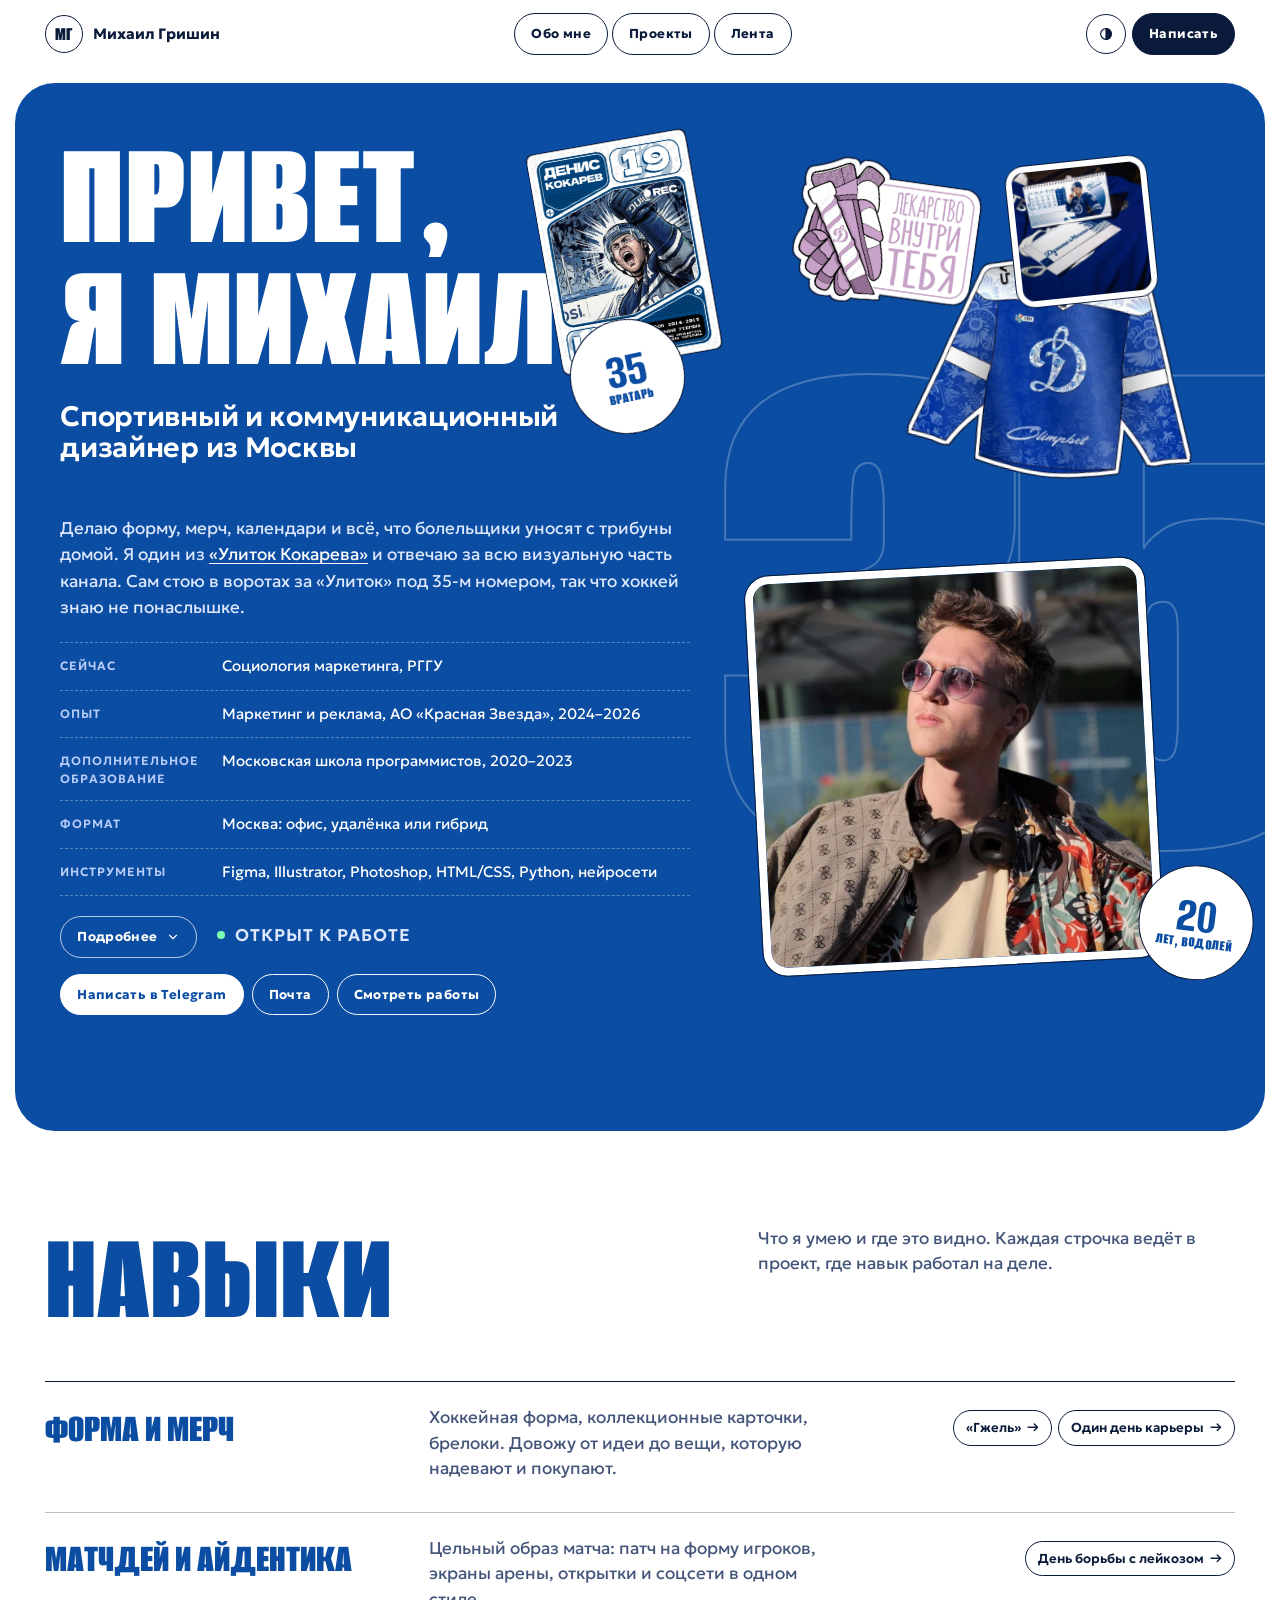
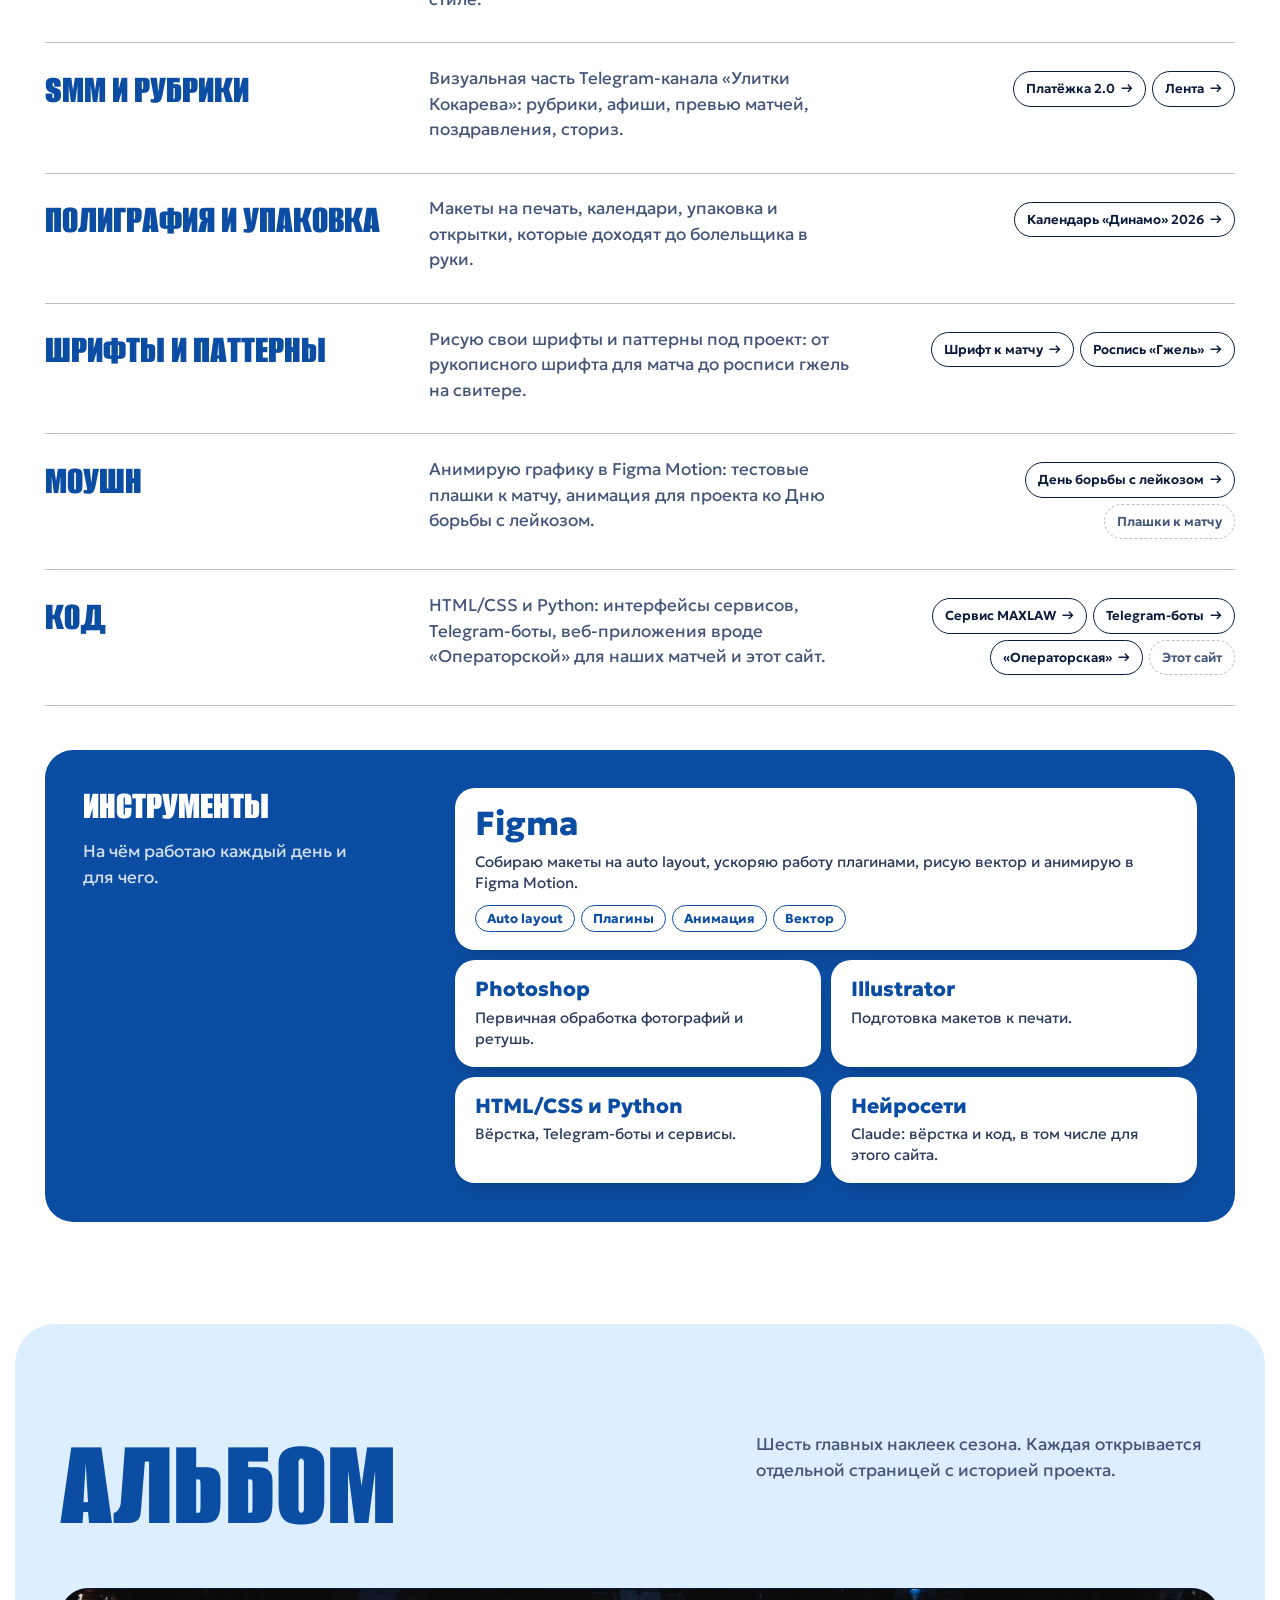
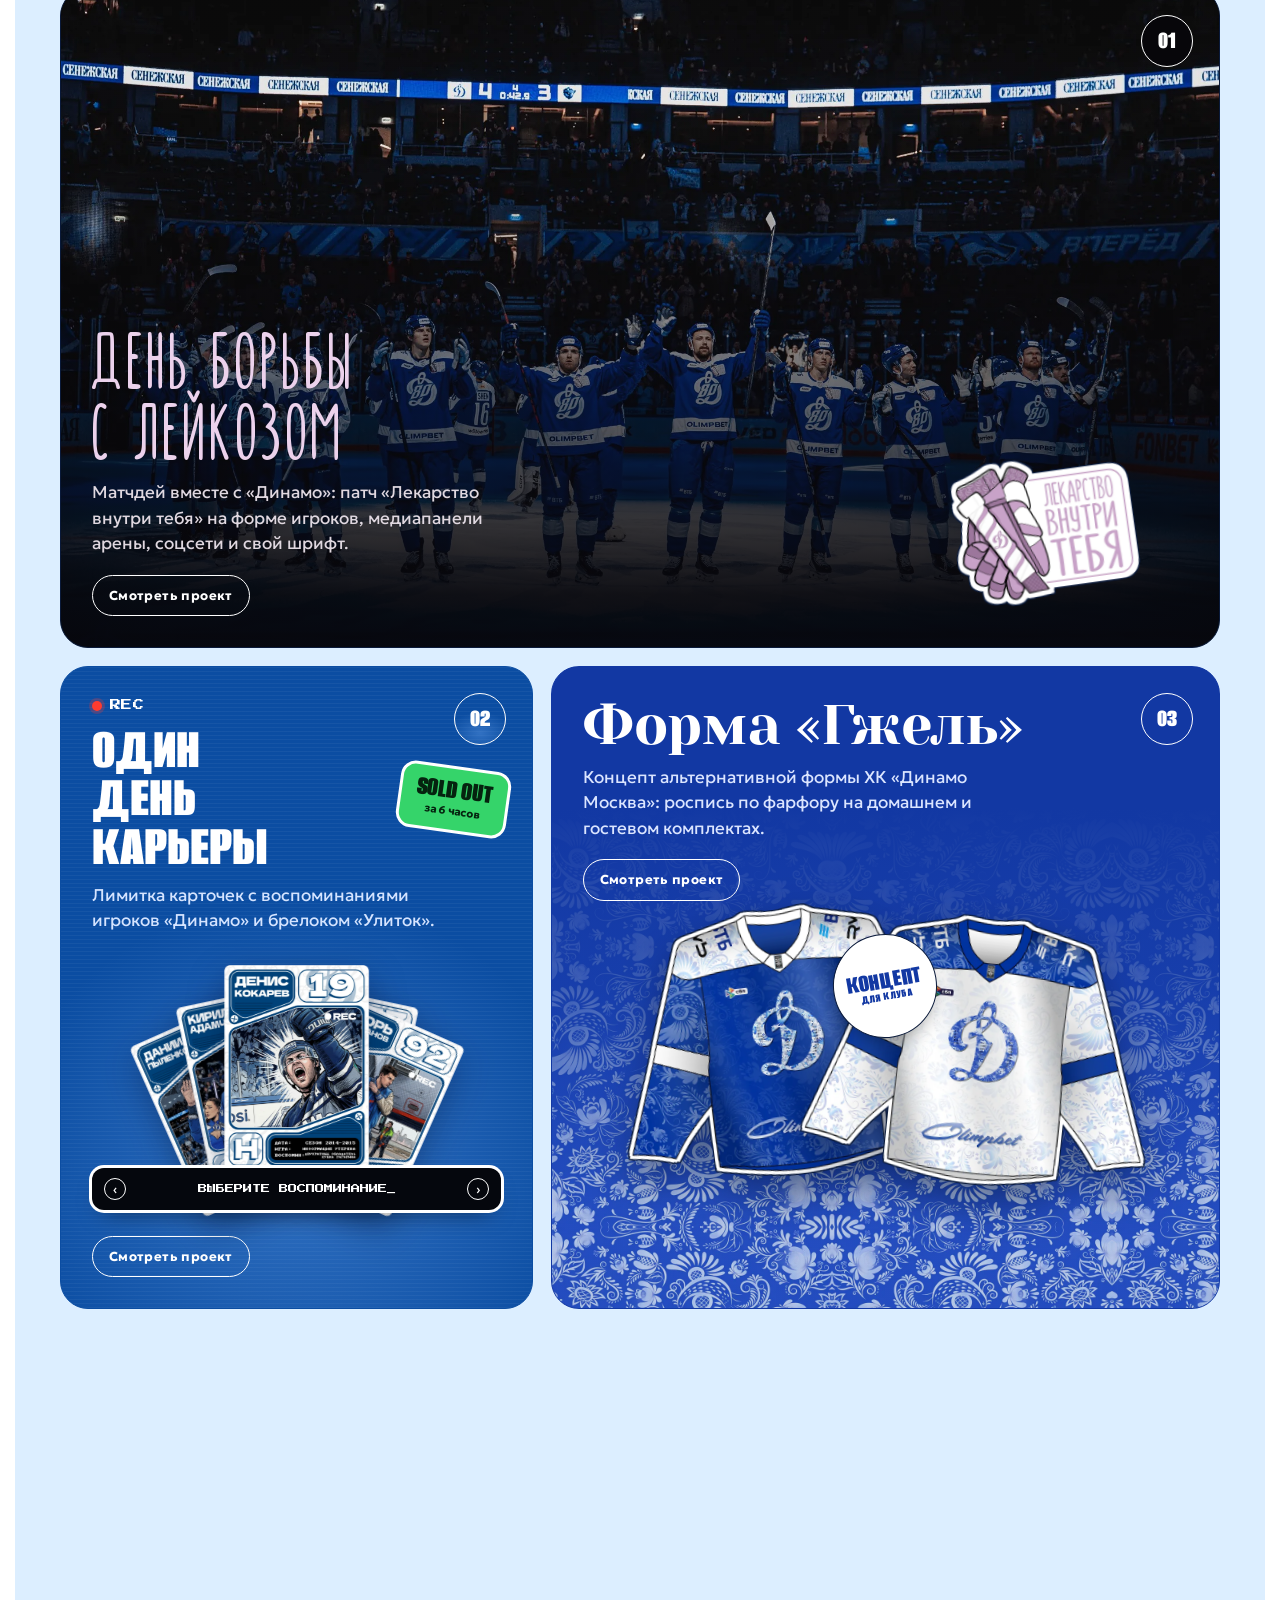
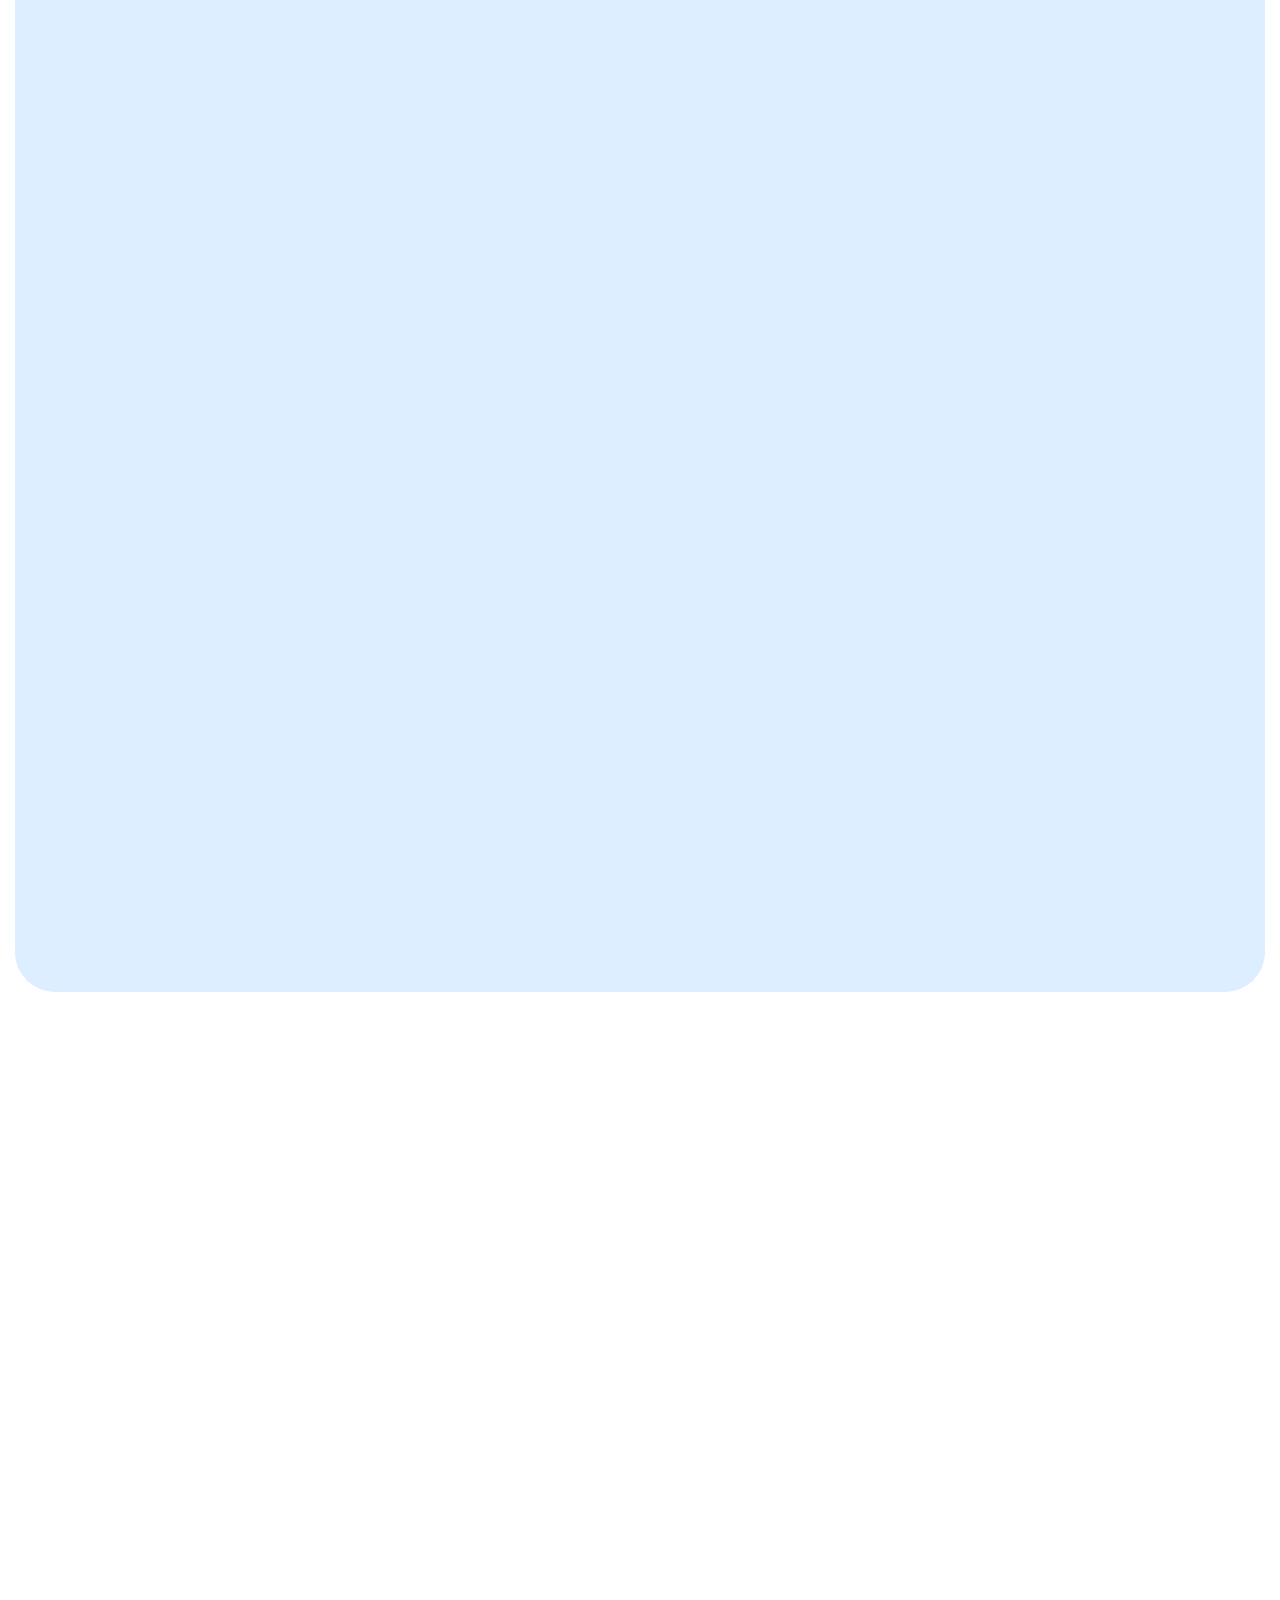
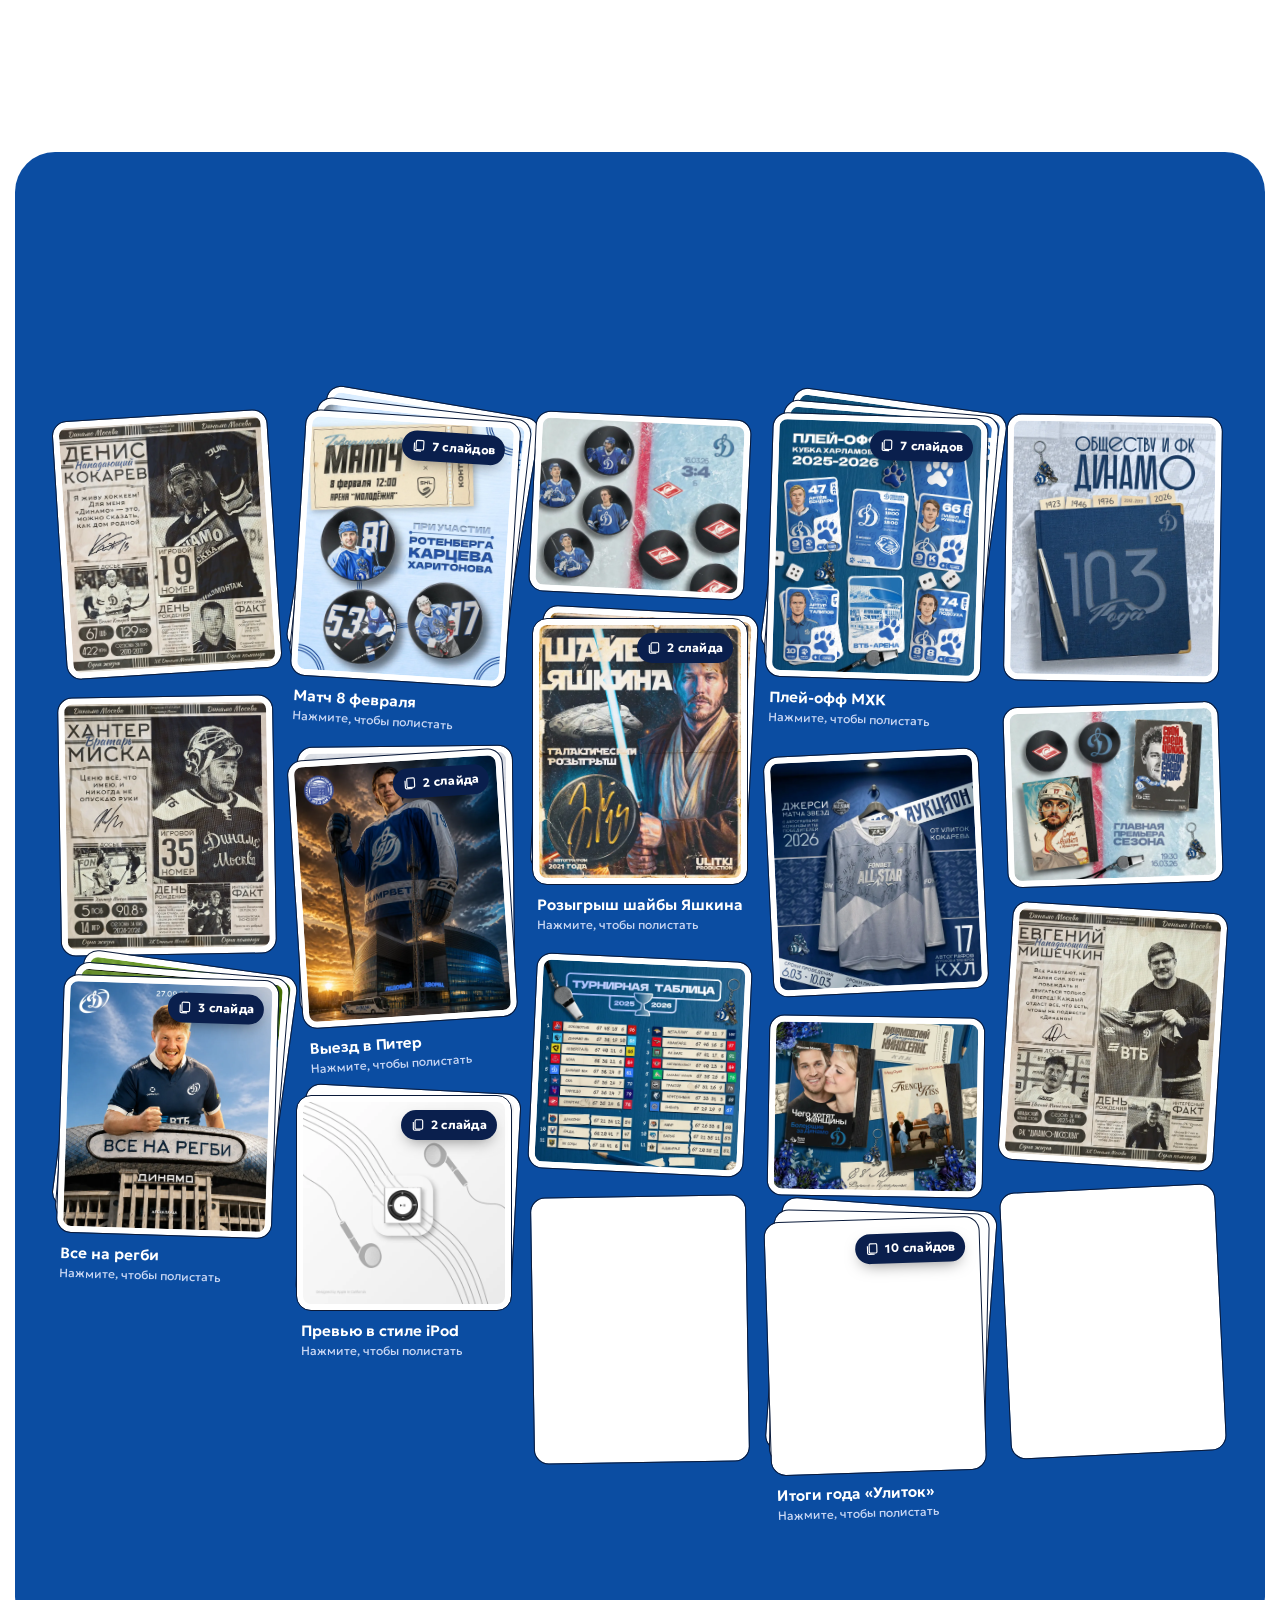
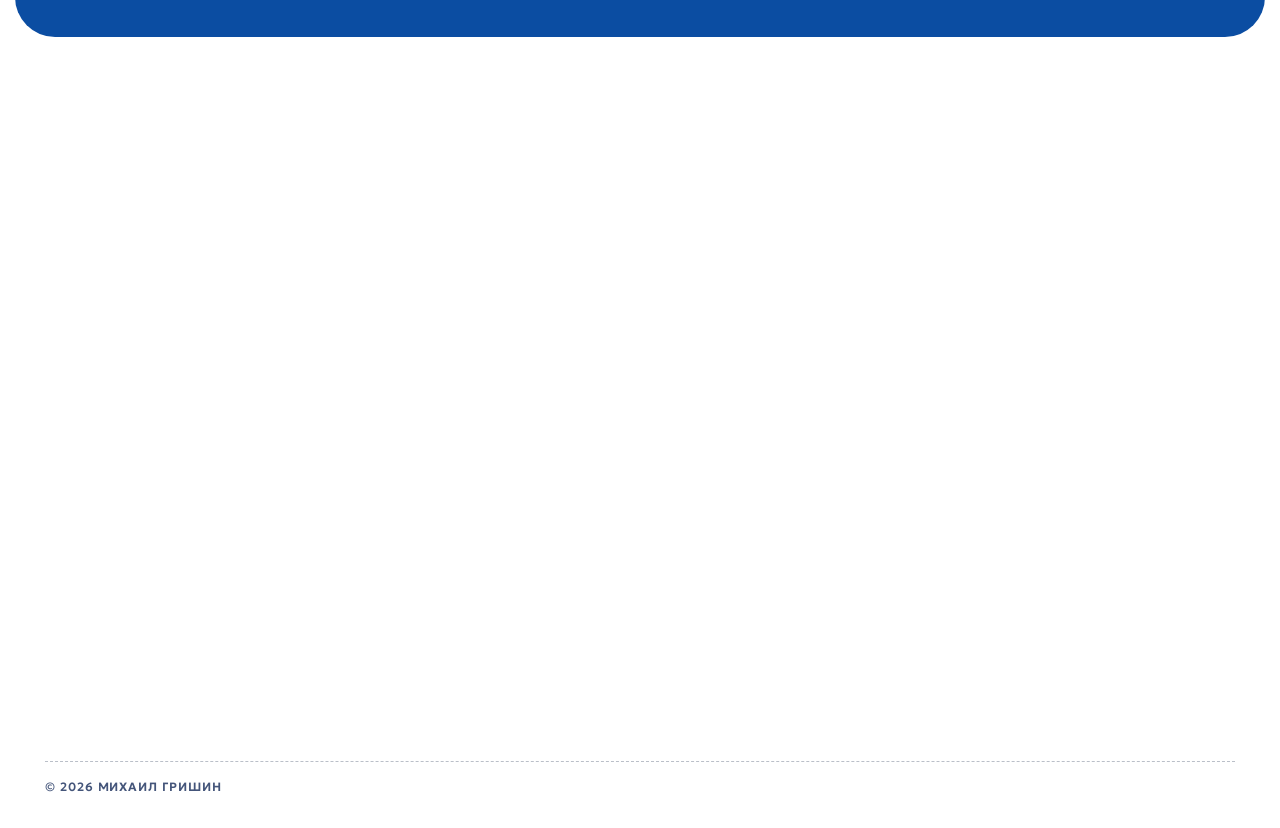
==== index.html @ f0545c55 "Инструменты: убрана плашка «Основной инструмент» Co-Authored-By: Claude Opus 5.5 <noreply@anthropic." ====
<!doctype html>
<html lang="ru">
<head>
<meta charset="utf-8">
<meta name="viewport" content="width=device-width, initial-scale=1, viewport-fit=cover">
<title>Михаил Гришин — спортивный дизайнер</title>
<meta name="description" content="Михаил Гришин, спортивный и коммуникационный дизайнер из Москвы. Форма, мерч, календари и оформление матчей для «Динамо» и «Улиток Кокарева».">
<meta property="og:title" content="Михаил Гришин — спортивный дизайнер">
<meta property="og:description" content="Спортивный и коммуникационный дизайнер из Москвы: форма, мерч, календари и оформление матчей для «Динамо» и «Улиток Кокарева».">
<meta property="og:url" content="https://m1shkan.github.io/">
<link rel="canonical" href="https://m1shkan.github.io/">
<meta property="og:type" content="website">
<meta property="og:locale" content="ru_RU">
<meta property="og:image" content="https://m1shkan.github.io/assets/img/og.jpg">
<meta name="twitter:card" content="summary_large_image">
<link rel="icon" href="assets/img/favicon.svg?v=2" type="image/svg+xml">
<link rel="icon" href="assets/img/favicon-light.png?v=2" type="image/png" media="(prefers-color-scheme: light)">
<link rel="icon" href="assets/img/favicon-dark.png?v=2" type="image/png" media="(prefers-color-scheme: dark)">
<link rel="apple-touch-icon" href="assets/img/apple-touch-icon.png">
<meta name="theme-color" content="#0b4da2">
<script>
  document.documentElement.classList.add("js");
  try { var t = localStorage.getItem("theme"); if (t === "light" || t === "dark") document.documentElement.dataset.theme = t; } catch (e) {}
</script>
<link rel="preconnect" href="https://fonts.googleapis.com">
<link rel="preconnect" href="https://fonts.gstatic.com" crossorigin>
<link rel="stylesheet" href="https://fonts.googleapis.com/css2?family=Alumni+Sans:wght@900&family=Geologica:wght@400..700&family=PT+Serif:ital@1&family=Press+Start+2P&family=Yeseva+One&family=Russo+One&display=swap">
<link rel="stylesheet" href="assets/css/site.css?v=20261003">
</head>
<body>
<a class="skip" href="#main">Перейти к содержанию</a>


<header class="nav">
  <div class="wrap">
    <a class="logo" href="#top"><b aria-hidden="true">МГ</b><span>Михаил Гришин</span></a>
    <nav aria-label="Разделы"><ul class="pills">
      <li><a class="pill" href="#top">Обо мне</a></li>
      <li><a class="pill" href="#album">Проекты</a></li>
      <li><a class="pill" href="#feed">Лента</a></li>
    </ul></nav>
    <div class="right">
      <button class="pill round" id="themeBtn" type="button" aria-label="Сменить тему"><svg viewBox="0 0 24 24" fill="none" stroke="currentColor" stroke-width="1.8" aria-hidden="true"><circle cx="12" cy="12" r="8"/><path d="M12 4a8 8 0 0 1 0 16Z" fill="currentColor"/></svg></button>
      <a class="pill pill--fill" href="https://t.me/needreid" target="_blank" rel="noopener">Написать</a>
    </div>
  </div>
</header>

<main id="main">
  <section class="hero" id="top" aria-labelledby="h1">
    <span class="big35" aria-hidden="true">35</span>
    <div class="wrap">
      <div class="hero-top">
        <h1 id="h1" class="crush big">
          <span class="ln"><span style="--k:0">Привет,</span></span>
          <span class="ln"><span style="--k:1">я Михаил</span></span>
        </h1>
        <p class="lead">Спортивный и коммуникационный дизайнер из&nbsp;Москвы</p>
        <div class="stickers" id="stickers" aria-hidden="true">
          <div class="st cut" style="left:62%;top:6%;width:clamp(150px,17vw,260px);--r:8deg;--k:0"><img src="assets/img/home/patch.webp" alt="" width="900" height="668" draggable="false"></div>
          <div class="st cut" style="left:42%;top:3%;width:clamp(110px,12vw,180px);--r:-10deg;--k:1"><img src="assets/img/home/odk-kokarev.webp" alt="" width="700" height="983" draggable="false"></div>
          <div class="st cut hide-m" style="left:74%;top:38%;width:clamp(200px,22vw,340px);--r:6deg;--k:2"><img src="assets/img/home/gzhel-front.webp" alt="" width="693" height="532" draggable="false"></div>
          <div class="st rect hide-m" style="left:82%;top:8%;width:clamp(120px,11vw,180px);--r:-6deg;--k:3"><img src="assets/img/home/calendar.webp" alt="" width="1200" height="1200" draggable="false"></div>
          <div class="st" style="left:44%;top:56%;--r:-12deg;--k:4"><div class="badge"><b>35</b><small>вратарь</small></div></div>
        </div>
      </div>
      <div class="hero-about" id="about">
        <div class="ha-photo rv"><figure class="photo"><img src="assets/img/home/me-portrait.webp" alt="Портрет Михаила в солнцезащитных очках" width="640" height="640"><div class="badge" aria-hidden="true"><b>20</b><small>лет, водолей</small></div></figure></div>
        <div class="ha-txt rv" style="--d:1">
          <p>Делаю форму, мерч, календари и всё, что болельщики уносят с трибуны домой. Я один из <a href="https://t.me/ulitkakoksa" target="_blank" rel="noopener">«Улиток Кокарева»</a> и отвечаю за всю визуальную часть канала. Сам стою в воротах за «Улиток» под 35-м номером, так что хоккей знаю не понаслышке.</p>
          <ul class="facts">
            <li><b>Сейчас</b><span>Социология маркетинга, РГГУ</span></li>
            <li><b>Опыт</b><span>Маркетинг и реклама, АО «Красная Звезда», 2024–2026</span></li>
            <li><b>Дополнительное образование</b><span>Московская школа программистов, 2020–2023</span></li>
            <li><b>Формат</b><span>Москва: офис, удалёнка или гибрид</span></li>
            <li><b>Инструменты</b><span>Figma, Illustrator, Photoshop, HTML/CSS, Python, нейросети</span></li>
          </ul>
          <div class="ha-row">
            <button class="pill expand" type="button" aria-expanded="false" aria-controls="long" id="expandBtn"><span>Подробнее</span><svg viewBox="0 0 24 24" fill="none" stroke="currentColor" stroke-width="2" stroke-linecap="round" aria-hidden="true"><path d="m6 9 6 6 6-6"/></svg></button>
            <p class="status"><i aria-hidden="true"></i>Открыт к работе</p>
          </div>
          <div class="cta">
            <a class="pill pill--solidwhite" href="https://t.me/needreid" target="_blank" rel="noopener">Написать в Telegram</a>
            <a class="pill pill--white" href="mailto:needreid@yandex.ru">Почта</a>
            <a class="pill pill--white" href="#album">Смотреть работы</a>
          </div>
        </div>
      </div>
      <div class="long" id="long"><div><div class="inner">
        <div class="cols">
          <p>Программировать начал в 2019 году, сначала ушёл во фронтенд. Потом понял, что мне интереснее, как вещи выглядят, чем как они устроены внутри, и переключился на бренд-дизайн и маркетинг. Код при этом остался со мной: Telegram-боты, веб-приложения и этот сайт.</p>
          <p>С «Улитками Кокарева» всё началось с благотворительного матча 25 августа 2025 года для фонда «Чудо света». Я помогал всем, чем мог: сделал первые посты, карточки для автографов легенд «Динамо» Карцева и Харитонова и Романа Ротенберга, а ещё свою первую хоккейную форму, в которой мы и играли. С того матча всё и завертелось, и теперь вся визуальная часть канала на мне.</p>
          <p>Полтора года работал в отделе маркетинга и рекламы АО «Красная Звезда»: витрина на Яндекс Маркете, макеты на печать, выставки, редизайн сайта. Сейчас учусь на социологии маркетинга в РГГУ.</p>
          <p>В воротах стою под 35-м номером, взял его в честь Хантера Миски. Однажды мы с друзьями решили, что просто играть уже скучно, и я собрал «Операторскую»: табло, сирену и протокол голов для наших матчей.</p>
          <p>Вне дизайна: езжу на Nissan Almera 2004 года и мечтаю об Alfa Romeo 159 и Porsche Cayenne. Болею за «Динамо», играю в футбол и видеоигры, слушаю самую разную музыку.</p>
          <p>Открыт к работе в клубе, спортивном медиа, к проектам на заказ и к созданию мерча. Если нужен дизайнер, который знает хоккей изнутри, напишите мне в Telegram.</p>
        </div>
        <div class="snaps">
          <figure style="--r:-2deg"><img src="assets/img/home/neon-split.webp" alt="Михаил в шпагате у ворот на неоновом катке" width="640" height="640" loading="lazy"><figcaption>На льду</figcaption></figure>
          <figure style="--r:1.5deg"><img src="assets/img/home/me-photo.webp" alt="Михаил в вратарской маске с номером 35 и белой джерси" width="640" height="640" loading="lazy"><figcaption>В воротах под 35-м</figcaption></figure>
          <figure style="--r:-1deg"><img src="assets/img/home/me-night.webp" alt="Портрет Михаила в ночном городе" width="640" height="640" loading="lazy"><figcaption>Вне льда</figcaption></figure>
        </div>
      </div></div></div>
    </div>
  </section>

  <section class="sec skills" id="skills" aria-labelledby="h-skills">
    <div class="wrap">
      <div class="head"><h2 id="h-skills" class="crush rv">Навыки</h2><p class="rv" style="--d:1">Что я умею и где это видно. Каждая строчка ведёт в проект, где навык работал на деле.</p></div>
      <ol class="sk-list">
        <li class="sk rv">
          <h3>Форма и мерч</h3>
          <p>Хоккейная форма, коллекционные карточки, брелоки. Довожу от идеи до вещи, которую надевают и покупают.</p>
          <div class="sk-in"><a href="projects/forma-gzhel.html#kits">«Гжель»</a><a href="projects/odin-den-karery.html#unpack">Один день карьеры</a></div>
        </li>
        <li class="sk rv">
          <h3>Матчдей и айдентика</h3>
          <p>Цельный образ матча: патч на форму игроков, экраны арены, открытки и соцсети в одном стиле.</p>
          <div class="sk-in"><a href="projects/den-borby-s-leykozom.html">День борьбы с лейкозом</a></div>
        </li>
        <li class="sk rv">
          <h3>SMM и рубрики</h3>
          <p>Визуальная часть Telegram-канала «Улитки Кокарева»: рубрики, афиши, превью матчей, поздравления, сториз.</p>
          <div class="sk-in"><a href="projects/platezhka.html#mail">Платёжка 2.0</a><a href="#feed">Лента</a></div>
        </li>
        <li class="sk rv">
          <h3>Полиграфия и упаковка</h3>
          <p>Макеты на печать, календари, упаковка и открытки, которые доходят до болельщика в руки.</p>
          <div class="sk-in"><a href="projects/kalendar-2026.html">Календарь «Динамо» 2026</a></div>
        </li>
        <li class="sk rv">
          <h3>Шрифты и паттерны</h3>
          <p>Рисую свои шрифты и паттерны под проект: от рукописного шрифта для матча до росписи гжель на свитере.</p>
          <div class="sk-in"><a href="projects/den-borby-s-leykozom.html#font">Шрифт к матчу</a><a href="projects/forma-gzhel.html#pattern">Роспись «Гжель»</a></div>
        </li>
        <li class="sk rv">
          <h3>Моушн</h3>
          <p>Анимирую графику в Figma Motion: тестовые плашки к матчу, анимация для проекта ко Дню борьбы с лейкозом.</p>
          <div class="sk-in"><a href="projects/den-borby-s-leykozom.html">День борьбы с лейкозом</a><span>Плашки к матчу</span></div>
        </li>
        <li class="sk rv">
          <h3>Код</h3>
          <p>HTML/CSS и Python: интерфейсы сервисов, Telegram-боты, веб-приложения вроде «Операторской» для наших матчей и этот сайт.</p>
          <div class="sk-in"><a href="projects/iri-maxlaw.html#maxlaw">Сервис MAXLAW</a><a href="#dev">Telegram-боты</a><a href="#dev">«Операторская»</a><span>Этот сайт</span></div>
        </li>
      </ol>
      <div class="sk-tools rv">
        <div class="sk-th"><span class="sk-tl">Инструменты</span><p>На чём работаю каждый день и для чего.</p></div>
        <ul class="tool-grid">
          <li class="tool tool--main"><b>Figma</b><span>Собираю макеты на auto layout, ускоряю работу плагинами, рисую вектор и анимирую в Figma Motion.</span><i>Auto layout</i><i>Плагины</i><i>Анимация</i><i>Вектор</i></li>
          <li class="tool"><b>Photoshop</b><span>Первичная обработка фотографий и ретушь.</span></li>
          <li class="tool"><b>Illustrator</b><span>Подготовка макетов к печати.</span></li>
          <li class="tool"><b>HTML/CSS и Python</b><span>Вёрстка, Telegram-боты и сервисы.</span></li>
          <li class="tool"><b>Нейросети</b><span>Claude: вёрстка и код, в том числе для этого сайта.</span></li>
        </ul>
      </div>
    </div>
  </section>

  <section class="sec band" id="album" aria-labelledby="h-album">
    <div class="wrap">
      <div class="head"><h2 id="h-album" class="crush rv">Альбом</h2><p class="rv" style="--d:1">Шесть главных наклеек сезона. Каждая открывается отдельной страницей с историей проекта.</p></div>
      <div class="album">
        <a class="page p-leuk p-wide rv" href="projects/den-borby-s-leykozom.html">
          <span class="no" aria-hidden="true">01</span>
          <div class="bg" role="img" aria-label="Команда «Динамо» с патчами на форме благодарит трибуны"></div>
          <div class="art patch cut" aria-hidden="true"><img src="assets/img/home/patch.webp" alt="" width="900" height="668"></div>
          <h3>День борьбы с лейкозом</h3>
          <p>Матчдей вместе с «Динамо»: патч «Лекарство внутри тебя» на форме игроков, медиапанели арены, соцсети и свой шрифт.</p>
          <span class="pill go">Смотреть проект</span>
        </a>
        <a class="page p-odk p-5 rv" href="projects/odin-den-karery.html" id="odkTile">
          <span class="no" aria-hidden="true">02</span>
          <span class="odk-rec" aria-hidden="true"><i></i>REC</span>
          <h3>Один день карьеры</h3>
          <p>Лимитка карточек с воспоминаниями игроков «Динамо» и брелоком «Улиток».</p>
          <div class="odk-fan" aria-hidden="true"><span class="holo" style="--a:-24deg;--y:8%"><img src="assets/img/odk/card-pylenkov.webp" alt="" width="760" height="1067" loading="lazy"></span><span class="holo" style="--a:-12deg;--y:3%"><img src="assets/img/odk/card-adamchuk.webp" alt="" width="760" height="1067" loading="lazy"></span><span class="holo" style="--a:12deg;--y:3%"><img src="assets/img/odk/card-shvets.webp" alt="" width="760" height="1067" loading="lazy"></span><span class="holo" style="--a:24deg;--y:8%"><img src="assets/img/odk/card-ozhiganov.webp" alt="" width="760" height="1067" loading="lazy"></span><span class="holo" style="--a:0deg;--y:0%"><img src="assets/img/odk/card-kokarev.webp" alt="" width="760" height="1067" loading="lazy"></span></div>
          <div class="odk-bar" aria-hidden="true"><span class="k">‹</span><span class="t">Выберите воспоминание<b>_</b></span><span class="k">›</span></div>
          <span class="odk-sold" aria-label="Sold out за 6 часов"><b>Sold out</b><small>за 6 часов</small></span>
          <span class="pill go">Смотреть проект</span>
        </a>
        <a class="page p-gzhel p-7 rv" style="--d:1" href="projects/forma-gzhel.html">
          <span class="no" aria-hidden="true">03</span>
          <h3>Форма «Гжель»</h3>
          <p>Концепт альтернативной формы ХК «Динамо Москва»: роспись по фарфору на домашнем и гостевом комплектах.</p>
          <span class="pill go">Смотреть проект</span>
          <div class="gz-kits" aria-hidden="true">
            <img class="gk h" src="assets/img/gzhel/j-home1-front.webp" alt="" width="900" height="693" loading="lazy">
            <img class="gk a" src="assets/img/gzhel/j-away1-front.webp" alt="" width="900" height="694" loading="lazy">
            <span class="gz-badge">Концепт<small>для клуба</small></span>
          </div>
        </a>
        <a class="page p-plat p-7 rv" href="projects/platezhka.html">
          <span class="no" aria-hidden="true">04</span>
          <h3><span>Платёжка</span><span>2.0</span></h3>
          <p>Рубрика канала «Улиток» про трансферы и зарплатную ведомость «Динамо» в виде старого альбома с марками.</p>
          <span class="pill go">Смотреть проект</span>
          <div class="pt-desk" aria-hidden="true">
            <img class="tc c1" src="assets/img/plat/card-merkli.webp" alt="" width="760" height="1037" loading="lazy">
            <img class="tc c2" src="assets/img/plat/card-motorygin.webp" alt="" width="760" height="1050" loading="lazy">
            <img class="tc c3" src="assets/img/plat/card-korostelev.webp" alt="" width="760" height="1050" loading="lazy">
            <img class="ts s1" src="assets/img/plat/st-merkli.webp" alt="" width="527" height="702" loading="lazy">
            <img class="ts s2" src="assets/img/plat/st-29.webp" alt="" width="449" height="458" loading="lazy">
            <img class="ts s3" src="assets/img/plat/st-nap.webp" alt="" width="620" height="300" loading="lazy">
            <span class="pt-ink"><small>Новый трансфер</small><b>40 млн</b></span>
          </div>
        </a>
        <a class="page p-cal p-5 rv" style="--d:1" href="projects/kalendar-2026.html" id="calTile">
          <span class="no" aria-hidden="true">05</span>
          <span class="cal-mix" aria-hidden="true"><span class="f">Январь · Комтуа · 10 · Февраль · Джиошвили · 7 · Март · Швец-Роговой · 57 · Апрель</span><span class="o">Сергеев · 93 · Май · Сикьюра · 90 · Июнь · Подъяпольский · 59 · Июль · Михеев · 13</span><span class="f">Август · Пакетт · 18 · Сентябрь · Пыленков · 45 · Октябрь · Ожиганов · 92 · Ноябрь</span><span class="o">Классон · 33 · Декабрь · Ильенко · 34 · Январь · Комтуа · 10 · Февраль · Джиошвили</span></span>
          <h3>Календарь «Динамо» 2026</h3>
          <p>Настольный календарь с упаковкой. Весь тираж — 100&nbsp;штук — распродан за неделю.</p>
          <span class="pill go">Смотреть проект</span>
          <div class="cal-desk" aria-hidden="true">
            <img src="assets/img/cal/mk09.webp" alt="" width="1300" height="899" loading="lazy">
            <span class="cal-tag"><b>Сентябрь</b>Пыленков · 45</span>
            <span class="cal-sold">Sold out<small>100&nbsp;штук<br>за неделю</small></span>
          </div>
        </a>
        <a class="page p-iri p-wide rv" href="projects/iri-maxlaw.html">
          <span class="no" aria-hidden="true">06</span>
          <div class="txt">
            <h3><span>MAXLAW</span> для ИРИ</h3>
            <p>Сервис с ИИ, который автоматизирует претензионную работу. Командный проект для Института развития интернета: на мне разработка и визуализация сервиса.</p>
            <span class="pill go">Смотреть проект</span>
          </div>
          <div class="iri-stage" aria-hidden="true">
            <span class="il"><span class="lap"><span class="lap-scr"><img src="assets/img/iri/scr-cab.webp" alt="" width="1600" height="1058" decoding="async"></span><span class="lap-base"></span></span></span>
            <span class="ic"><img src="assets/img/iri/maxlaw-light.webp" alt="" width="873" height="537" decoding="async"></span>
          </div>
        </a>
      </div>
    </div>
  </section>


  <section class="sec xp" id="dev" aria-labelledby="h-dev">
    <div class="wrap">
      <div class="head"><h2 id="h-dev" class="crush rv">Разработка</h2><p class="rv" style="--d:1">Помимо дизайна собираю ботов и сервисы для болельщиков. Всё ниже работало на реальных матчах.</p></div>
      <ul class="xp-grid">
        <li class="xp-c rv"><span class="xp-k">Telegram-бот</span><h3>Финал Кубка России по регби</h3><p>Бот для заявок на билеты на финал.</p><div class="xp-n"><b>100+</b><span>заявок</span></div><div class="xp-n"><b>300</b><span>мест: забили сектор</span></div></li>
        <li class="xp-c rv" style="--d:1"><span class="xp-k">Telegram-бот</span><h3>Выезд в Санкт&#8209;Петербург</h3><p>Сбор и подтверждение заявок на выездной матч.</p><div class="xp-n"><b>1</b><span>полный автобус</span></div></li>
        <li class="xp-do rv" style="--d:2"><span class="xp-dt">Что делал</span><ul><li>Сборка бота</li><li>Запуск на сервере</li><li>Администрирование</li><li>Роли</li><li>Полное оформление</li></ul><p>Всё в сжатые сроки, и всё работало в штатном режиме.</p></li>
      </ul>
      <div class="xp-op rv"><span class="xp-k">Веб-приложение</span><h3>«Операторская»</h3><p>Сервис для работы на наших матчах.</p></div>
    </div>
  </section>

  <section class="sec band feed-band" id="feed" aria-labelledby="h-feed">
    <div class="wrap">
      <div class="head"><h2 id="h-feed" class="crush rv">Лента</h2><p class="rv" style="--d:1">Всё подряд: афиши, превью, поздравления, розыгрыши и немного безумия.</p></div>
      <div class="stickerwall" id="wall"></div>
      <div class="wall-more" hidden><button class="pill pill--solidwhite" type="button" id="wallMore" aria-expanded="false" aria-controls="wall">Показать всю ленту · <span>35</span></button></div>
    </div>
  </section>



  <section class="sec disk-sec" id="archive" aria-labelledby="h-disk">
    <div class="wrap">
      <a class="disk rv" href="https://disk.yandex.ru/d/JAUznb1HWvj3Cg" target="_blank" rel="noopener">
        <span class="disk-txt">
          <span id="h-disk" class="disk-h">Больше работ — там</span>
          <span class="disk-p">На Яндекс Диске собраны все мои проекты, включая те, что не поместились на сайт.</span>
        </span>
        <span class="disk-btn"><svg viewBox="0 0 24 24" fill="none" stroke="currentColor" stroke-width="1.8" stroke-linecap="round" stroke-linejoin="round" aria-hidden="true"><path d="M3 7.5A1.5 1.5 0 0 1 4.5 6h4.2l2 2.2h8.8A1.5 1.5 0 0 1 21 9.7v8.8a1.5 1.5 0 0 1-1.5 1.5h-15A1.5 1.5 0 0 1 3 18.5Z"/></svg>Открыть Яндекс Диск<span class="disk-arr" aria-hidden="true">→</span></span>
      </a>
    </div>
  </section>

</main>

<footer class="foot" id="contacts">
  <div class="wrap">
    <h2 class="crush rv">Напишите мне</h2>
    <div class="row rv" style="--d:1">
      <a class="pill pill--fill" href="https://t.me/needreid" target="_blank" rel="noopener">Telegram · @needreid</a>
      <span class="mail"><span id="mailText">needreid@yandex.ru</span><button type="button" id="copyMail">Скопировать</button></span>
      <a class="pill" href="https://t.me/ulitkakoksa" target="_blank" rel="noopener">Канал «Улитки Кокарева»</a>
    </div>
    <div class="fine"><span>© 2026 Михаил Гришин</span></div>
  </div>
</footer>

<script src="assets/js/main.js?v=20261003"></script>
</body>
</html>
---- assets/css/site.css ----
/* ==========================================================
   Михаил Гришин — портфолио. Мир: альбом наклеек болельщика.
   Синий «Динамо» и белый. Сжатый огромный заголовок и вырезанные наклейки (Slush),
   капс-подписи, пунктир и объект в центре (ORYZO), один курсив-антиква (Steep).
   ========================================================== */
:root{
  --blue:#0b4da2; --electric:#1f63e0; --sky:#dceeff; --ink:#0a1a3a;
  --canvas:#ffffff; --band:#dceeff; --text:#0a1a3a; --muted:#44557a; --line:#0a1a3a; --slot:rgba(10,26,58,.28); --card:#ffffff;
  --head:#0b4da2;
  --f-crush:"Alumni Sans","Arial Narrow",sans-serif;
  --f-text:"Geologica","Segoe UI",Roboto,sans-serif;
  --f-serif:"PT Serif",Georgia,serif;
  --f-pixel:"Press Start 2P",ui-monospace,monospace;
  --ease:cubic-bezier(.16,1,.3,1); --ease-out:cubic-bezier(.23,1,.32,1); --pop:cubic-bezier(.34,1.35,.5,1);
  --cut:drop-shadow(3px 0 0 #fff) drop-shadow(-3px 0 0 #fff) drop-shadow(0 3px 0 #fff) drop-shadow(0 -3px 0 #fff) drop-shadow(1px 0 0 #0a1a3a) drop-shadow(-1px 0 0 #0a1a3a) drop-shadow(0 1px 0 #0a1a3a) drop-shadow(0 -1px 0 #0a1a3a);
  color-scheme:light;
}
@media (prefers-color-scheme:dark){:root:not([data-theme="light"]){--canvas:#06122b;--band:#0c2552;--text:#eef4ff;--muted:#a9bde4;--line:#cfe0ff;--slot:rgba(207,224,255,.3);--card:#0a1c40;--head:#8fb8ff;color-scheme:dark}}
:root[data-theme="dark"]{--canvas:#06122b;--band:#0c2552;--text:#eef4ff;--muted:#a9bde4;--line:#cfe0ff;--slot:rgba(207,224,255,.3);--card:#0a1c40;--head:#8fb8ff;color-scheme:dark}

@font-face{font-family:"Chelusheva";src:url("[data-uri]") format("truetype");font-display:swap}
*,*::before,*::after{box-sizing:border-box}
html{scroll-behavior:smooth;scroll-padding-top:80px;overflow-x:clip;scrollbar-color:var(--slot) var(--canvas)}
body{margin:0;background:var(--canvas);color:var(--text);font-family:var(--f-text);font-size:17px;line-height:1.5;-webkit-font-smoothing:antialiased;overflow-x:clip;caret-color:var(--blue)}
img,video{max-width:100%;height:auto;display:block}
a{color:inherit;text-underline-offset:4px;text-decoration-thickness:1px}
::selection{background:var(--blue);color:#fff}
:focus-visible{outline:2px solid var(--electric);outline-offset:3px;border-radius:10px}
button{font:inherit;color:inherit}
.wrap{max-width:1440px;margin:0 auto;padding-inline:clamp(16px,3.5vw,48px)}
.sr{position:absolute!important;width:1px;height:1px;overflow:hidden;clip:rect(0 0 0 0);white-space:nowrap}
.crush{font-family:var(--f-crush);font-weight:900;text-transform:uppercase;line-height:.8;letter-spacing:.005em;margin:0;text-wrap:balance}
.serif{font-family:var(--f-serif);font-style:italic;font-weight:400;text-transform:none;letter-spacing:-.01em}
.skip{position:absolute;left:12px;top:-60px;z-index:100;background:var(--ink);color:#fff;padding:10px 14px;border-radius:10px;text-decoration:none}
.skip:focus{top:12px}


/* ---------- Навигация ---------- */
.nav{position:sticky;top:env(safe-area-inset-top,0px);z-index:40;background:color-mix(in srgb,var(--canvas) 86%,transparent);backdrop-filter:blur(14px);-webkit-backdrop-filter:blur(14px)}
.nav .wrap{height:68px;display:flex;align-items:center;justify-content:space-between;gap:12px}
.logo{display:inline-flex;align-items:center;gap:10px;text-decoration:none;font-weight:700;font-size:15px;white-space:nowrap}
.logo b{width:38px;height:38px;flex:none;border-radius:50%;border:1px solid var(--line);display:grid;place-items:center;font-family:var(--f-crush);font-weight:900;font-size:20px;line-height:1}
.pills{display:flex;gap:4px;list-style:none;margin:0;padding:0}
.pill{display:inline-flex;align-items:center;gap:8px;border:1px solid var(--line);border-radius:999px;padding:10px 16px;font-size:13px;font-weight:700;letter-spacing:.03em;text-decoration:none;background:transparent;cursor:pointer;color:var(--text);white-space:nowrap;transition:background-color 250ms ease,color 250ms ease,border-color 250ms ease,transform 160ms var(--ease-out)}
.pill:active{transform:scale(.97)}
@media (hover:hover){.pill:hover{background:var(--text);color:var(--canvas)}}
.pill--fill{background:var(--ink);color:#fff;border-color:var(--ink)}
:root[data-theme="dark"] .pill--fill{background:#fff;color:var(--ink);border-color:#fff}
@media (prefers-color-scheme:dark){:root:not([data-theme="light"]) .pill--fill{background:#fff;color:var(--ink);border-color:#fff}}
.pill--white{border-color:#fff;color:#fff}
.pill--solidwhite{background:#fff;color:var(--blue);border-color:#fff}
@media (hover:hover){.pill--white:hover,.pill--solidwhite:hover{background:var(--ink);color:#fff;border-color:var(--ink)}}
.round{width:40px;height:40px;padding:0;justify-content:center}
.round svg{width:16px;height:16px}
.nav .right{display:flex;gap:6px;align-items:center}
@media (max-width:860px){.pills{display:none}}
@media (max-width:380px){.logo span{display:none}}

.side{position:fixed;z-index:30;right:10px;top:50%;transform:translateY(-50%) rotate(180deg);writing-mode:vertical-rl;font-size:11px;font-weight:600;letter-spacing:.14em;text-transform:uppercase;color:var(--muted);pointer-events:none}
@media (max-width:1240px){.side{display:none}}

/* ---------- Hero ---------- */
.hero{background:var(--blue);color:#fff;position:relative;overflow:hidden;border-radius:0 0 40px 40px}
.big35{position:absolute;z-index:0;right:-3vw;top:50%;transform:translateY(-50%);font-family:var(--f-crush);font-weight:900;font-size:clamp(420px,62vw,1000px);line-height:.8;letter-spacing:-.02em;color:transparent;-webkit-text-stroke:2px rgba(255,255,255,.24);pointer-events:none;user-select:none}
@media (max-width:860px){.big35{top:auto;bottom:-4%;transform:none;right:-10vw;font-size:clamp(300px,110vw,520px)}}
.hero .wrap{position:relative;z-index:1;padding-block:clamp(28px,4vw,56px) clamp(36px,5vw,64px);min-height:clamp(560px,86vh,860px);display:grid;align-content:space-between;gap:28px}
.big{font-size:clamp(62px,13.6vw,232px);position:relative;z-index:1}
.big .ln{display:block;overflow:hidden;padding-top:.06em;margin-top:-.06em}
.big .ln > span{display:inline-block}
.hero-foot{position:relative;z-index:3;display:grid;grid-template-columns:minmax(0,1.2fr) minmax(0,1fr);gap:24px;align-items:end}
.tag{font-size:clamp(28px,3.4vw,56px);font-weight:600;line-height:1;letter-spacing:-.02em;margin:0}
.tag .serif{font-size:1.08em}
.who{margin:0;font-size:16px;line-height:1.5;color:#dde8ff;max-width:44ch}
.who b{color:#fff;font-weight:600}
.status{display:flex;align-items:center;gap:10px;margin-top:12px;font-size:13px;font-weight:600;letter-spacing:.06em;text-transform:uppercase;color:#fff}
.status i{width:8px;height:8px;border-radius:50%;background:#7dffb0;flex:none}
.cta{display:flex;gap:8px;flex-wrap:wrap;margin-top:16px}
@media (max-width:860px){.hero-foot{grid-template-columns:1fr}}

/* Наклейки */
.stickers{position:absolute;inset:0;z-index:2}
.st{position:absolute;touch-action:none;cursor:grab;user-select:none;transform:translate(var(--x,0px),var(--y,0px)) rotate(var(--r,0deg)) scale(var(--s,1));transition:transform 700ms var(--ease);will-change:transform}
.st.drag{cursor:grabbing;transition:none}
.st img{pointer-events:none;-webkit-user-drag:none}
.cut img,img.cut{filter:var(--cut)}
.rect img{border:6px solid #fff;border-radius:18px;outline:1px solid var(--ink)}
.badge{width:clamp(96px,9vw,138px);aspect-ratio:1;border-radius:50%;background:#fff;color:var(--blue);border:1px solid var(--ink);display:grid;place-content:center;text-align:center;font-family:var(--f-crush);font-weight:900;line-height:.82;text-transform:uppercase}
.badge b{font-size:clamp(40px,4vw,62px)}
.badge small{font-size:clamp(13px,1.2vw,17px);letter-spacing:.04em}
@media (prefers-reduced-motion:no-preference){
  .js .st{animation:slap 900ms var(--pop) both;animation-delay:calc(500ms + var(--k,0)*110ms)}
  @keyframes slap{from{opacity:0;transform:translate(var(--x,0px),var(--y,0px)) rotate(calc(var(--r,0deg) + 10deg)) scale(1.25)}}
  .js .big .ln > span{animation:up 1100ms var(--ease) both;animation-delay:calc(var(--k,0)*90ms)}
  @keyframes up{from{transform:translateY(105%)}}
  @media (hover:hover){.st:not(.drag):hover{--s:1.04}}
}
@media (max-width:860px){
  .st.hide-m{display:none}
  .stickers{position:relative;inset:auto;height:230px;margin-block:-6px 4px}
  .stickers .st:nth-child(1){left:40%!important;top:4%!important;width:170px!important}
  .stickers .st:nth-child(2){left:4%!important;top:0!important;width:120px!important}
  .stickers .st:nth-child(5){left:34%!important;top:52%!important}
  .hero .wrap{min-height:0;align-content:start}
}

/* ---------- Секции ---------- */
.sec{padding-block:clamp(72px,9vw,140px)}
.band{background:var(--band);border-radius:40px;margin-inline:clamp(8px,1.2vw,16px)}
.head{display:grid;grid-template-columns:minmax(0,1fr) minmax(0,.7fr);gap:16px 32px;align-items:end;margin-bottom:clamp(32px,4vw,56px)}
.head h2{font-size:clamp(52px,10vw,170px);color:var(--head)}
.head p{margin:0;color:var(--muted);max-width:46ch;justify-self:end}
@media (max-width:860px){.head{grid-template-columns:1fr}.head p{justify-self:start}}

/* ---------- Обо мне ---------- */
.about{display:grid;grid-template-columns:minmax(0,1fr) minmax(0,.8fr) minmax(0,1fr);gap:clamp(20px,3vw,48px);align-items:center}
.about h2{font-size:clamp(56px,7.4vw,124px);color:var(--head)}
.about .lead{margin:18px 0 0;font-size:18px;max-width:30ch}
.about .photo{position:relative;justify-self:center;transform:rotate(-3deg);margin:0}
.about .photo img{width:min(100%,380px);aspect-ratio:1;object-fit:cover;border:8px solid #fff;border-radius:24px;outline:1px solid var(--ink)}
.about .photo .badge{position:absolute;right:-26px;bottom:-26px;transform:rotate(10deg)}
.about .txt{display:grid;gap:14px}
.about .txt p{margin:0}
.facts{list-style:none;margin:6px 0 0;padding:0}
.facts li{display:grid;grid-template-columns:110px 1fr;gap:12px;padding:12px 0;border-top:1px dashed var(--slot);font-size:15px}
.facts li:last-child{border-bottom:1px dashed var(--slot)}
.facts b{font-weight:600;font-size:12px;letter-spacing:.08em;text-transform:uppercase;color:var(--muted);padding-top:2px}
.expand{justify-self:start;margin-top:4px}
.expand svg{width:14px;height:14px;transition:transform 500ms var(--ease)}
.expand[aria-expanded="true"] svg{transform:rotate(180deg)}
.long{display:grid;grid-template-rows:0fr;transition:grid-template-rows 800ms var(--ease)}
.long.open{grid-template-rows:1fr}
.long > div{overflow:hidden}
.long .inner{opacity:0;transform:translateY(-10px);transition:opacity 500ms ease,transform 800ms var(--ease)}
.long.open .inner{opacity:1;transform:none;transition-delay:150ms}
.long .cols{columns:2 320px;column-gap:56px;padding-top:clamp(40px,5vw,72px);border-bottom:1px dashed var(--slot);padding-bottom:12px}
.long .cols p{margin:0 0 1em;break-inside:avoid}
.snaps{display:grid;grid-template-columns:repeat(3,minmax(0,1fr));gap:clamp(18px,3vw,40px);padding-block:clamp(32px,4vw,56px) 12px}
.snaps figure{margin:0;display:grid;gap:12px;transform:rotate(var(--r,0deg))}
.snaps img{width:100%;aspect-ratio:1;object-fit:cover;border:6px solid #fff;border-radius:18px;outline:1px solid var(--ink)}
.snaps figcaption{font-size:12px;font-weight:600;letter-spacing:.08em;text-transform:uppercase;color:var(--muted);text-align:center}
@media (max-width:960px){.about{grid-template-columns:1fr}.about .photo{order:-1;margin-bottom:24px}.about .photo img{width:min(100%,300px)}.about .photo .badge{right:-8px;bottom:-18px}}
@media (max-width:560px){.snaps{grid-template-columns:1fr 1fr}.snaps figure:last-child{grid-column:1/-1;width:60%;justify-self:center}}

/* ---------- Альбом: главные проекты ---------- */
.album{display:grid;grid-template-columns:repeat(12,minmax(0,1fr));gap:18px}
.page{grid-column:span 6;position:relative;display:grid;align-content:start;gap:12px;min-height:clamp(460px,44vw,620px);padding:clamp(22px,2.4vw,32px);border:1px solid var(--line);border-radius:28px;background:var(--card);text-decoration:none;color:var(--text);overflow:hidden;isolation:isolate;transition:transform 400ms var(--ease)}
.page:active{transform:scale(.99)}
.page .no{z-index:2;position:absolute;top:clamp(18px,2vw,26px);right:clamp(18px,2vw,26px);width:52px;height:52px;border-radius:50%;border:1px solid currentColor;display:grid;place-items:center;font-family:var(--f-crush);font-weight:900;font-size:26px;line-height:1;background:inherit}
.page h3{font-family:var(--f-crush);font-weight:900;text-transform:uppercase;font-size:clamp(44px,4.6vw,76px);line-height:.82;margin:0;max-width:9ch}
.page p{margin:0;max-width:34ch;color:var(--muted)}
.page .go{justify-self:start;margin-top:6px}
.page .art{position:absolute;z-index:-1;pointer-events:none;transition:transform 900ms var(--ease)}
@media (hover:hover) and (pointer:fine){.page:hover .art{transform:rotate(var(--hr,-2deg)) translateY(-8px)}}
.p-wide{grid-column:1/-1}.p-5{grid-column:span 5}.p-7{grid-column:span 7}
.p-blue{background:var(--blue);color:#fff;border-color:var(--ink)}
.p-blue p{color:#dde8ff}
.p-sky{background:var(--sky);color:var(--ink)}
.p-sky p{color:#34466b}
.p-sky .pill{color:var(--ink);border-color:var(--ink)}
@media (hover:hover){.p-sky .pill:hover{background:var(--ink);color:#fff}}

.p-leuk{background:#07060a;color:#fff;border-color:var(--ink);min-height:clamp(500px,52vw,660px);align-content:end}
.p-leuk .bg{position:absolute;inset:0;z-index:-2;background:url(../img/home/team-spotlight.webp) center 58%/cover no-repeat;transition:transform 1600ms var(--ease)}
.p-leuk .bg::after{content:"";position:absolute;inset:0;background:linear-gradient(0deg,rgba(7,6,10,.94) 8%,rgba(7,6,10,.45) 48%,rgba(7,6,10,.05) 76%)}
@media (hover:hover) and (pointer:fine){.p-leuk:hover .bg{transform:scale(1.03)}}
.p-leuk h3{font-family:"Chelusheva",var(--f-crush);font-weight:400;text-transform:none;font-size:clamp(52px,6vw,96px);line-height:.92;max-width:12ch;color:#ecd2ec}
.p-leuk p{color:#e0d8e0}
.p-leuk .pill{color:#fff;border-color:#fff}
@media (hover:hover){.p-leuk .pill:hover{background:#ecd2ec;color:#07060a;border-color:#ecd2ec}}
.p-leuk .art.patch{top:auto;bottom:clamp(24px,3vw,44px);right:clamp(24px,5vw,90px);width:clamp(140px,17vw,250px);transform:rotate(-8deg)}
@media (hover:hover) and (pointer:fine){.p-leuk:hover .art.patch{transform:rotate(-2deg) scale(1.04)}}

/* ОДК: три карточки целиком, наклон и блик за курсором */

/* плитка «Платёжки»: страница старого альбома — крафт, карточки «80 лет», марки и красный штамп */
.p-plat{display:flex;flex-direction:column;background:#eadcb8 url(../img/plat/paper-smooth.webp) 0 0/600px;color:#2b2350;border-color:#2b2350}
.p-plat h3{color:#4a3f8f;font-size:clamp(72px,9.6vw,168px);max-width:none;line-height:.8}
@media (max-width:900px){.p-plat h3{font-size:min(16.5vw,140px);padding-right:56px}}
.p-plat h3 span{display:block}
.p-plat p{color:#4f4470;max-width:38ch}
.p-plat .no{color:#4a3f8f;background:#eadcb8}
.p-plat .pill{color:#2b2350;border-color:#2b2350;align-self:flex-start}
@media (hover:hover){.p-plat .pill:hover{background:#4a3f8f;border-color:#4a3f8f;color:#f3ead3}}
.p-plat::before{content:"";position:absolute;z-index:-1;top:0;right:clamp(90px,10vw,140px);width:clamp(90px,10vw,150px);height:56%;background:repeating-linear-gradient(90deg,#4a3f8f 0 9px,transparent 9px 22px);opacity:.14;-webkit-mask:linear-gradient(#000 30%,transparent);mask:linear-gradient(#000 30%,transparent)}
.pt-desk{position:relative;margin-top:auto;height:clamp(300px,26vw,390px);margin-inline:calc(-1 * clamp(22px,2.4vw,32px));margin-bottom:calc(-1 * clamp(22px,2.4vw,32px));pointer-events:none}
.pt-desk img{position:absolute;height:auto;filter:drop-shadow(0 16px 18px rgba(43,35,80,.35));transition:transform 700ms var(--ease)}
.pt-desk .tc{width:28%;bottom:4%;transform-origin:50% 100%}
.pt-desk .c1{left:4%;transform:rotate(-10deg)}
.pt-desk .c2{left:21%;transform:rotate(-2deg) translateY(-6%)}
.pt-desk .c3{left:38%;transform:rotate(7deg)}
.pt-desk .ts{transform:rotate(var(--r));transition:transform 700ms var(--pop)}
.pt-desk .s2{transition-delay:60ms}.pt-desk .s3{transition-delay:120ms}
.pt-desk .s1{right:7%;top:-34%;width:16%;--r:7deg}
.pt-desk .s2{right:25%;top:-24%;width:12%;--r:-9deg}
.pt-desk .s3{right:8%;top:22%;width:17%;--r:-3deg}
.pt-ink{position:absolute;right:5%;bottom:12%;background:rgba(243,234,211,.55);display:grid;gap:2px;padding:10px 16px 8px;color:#b8352a;text-align:center;border:3px solid #b8352a;border-radius:4px;transform:rotate(-6deg);transition:transform 700ms var(--pop)}
.pt-ink small{font-size:10px;font-weight:800;letter-spacing:.12em;text-transform:uppercase}
.pt-ink b{font-family:var(--f-crush);font-weight:900;font-size:clamp(38px,3.6vw,56px);line-height:.8;text-transform:uppercase}
@media (hover:hover) and (pointer:fine){
  .p-plat:hover .c1{transform:rotate(-17deg) translate(-6%,-4%)}
  .p-plat:hover .c2{transform:rotate(-2deg) translateY(-12%)}
  .p-plat:hover .c3{transform:rotate(14deg) translate(6%,-4%)}
  .p-plat:hover .s1{transform:rotate(2deg) translateY(-6%)}
  .p-plat:hover .s2{transform:rotate(-2deg) translate(-8%,-10%) scale(1.06)}
  .p-plat:hover .s3{transform:rotate(4deg) translate(6%,-8%) scale(1.05)}
  .p-plat:hover .pt-ink{transform:rotate(-2deg) scale(1.06)}
}
@media (max-width:900px){.pt-desk{height:clamp(320px,96vw,440px);margin-top:18px}.pt-desk .tc{width:38%;bottom:4%}.pt-desk .c1{left:0}.pt-desk .c2{left:31%}.pt-desk .c3{left:62%}.pt-desk .s1{width:22%;right:auto;left:8%;top:2%}.p-ulitki .txt{padding-bottom:0}.pt-desk .s2{width:17%;right:auto;left:33%;top:6%}.pt-desk .s3{width:24%;right:auto;left:52%;top:4%}.pt-ink{right:6%;bottom:auto;top:24%;padding:8px 12px 6px}.pt-ink b{font-size:34px}}
.p-cal{display:flex;flex-direction:column;color:#fff;border-color:#0a1f4d;background:radial-gradient(70% 60% at 90% 8%,#1f63e0 0%,rgba(31,99,224,0) 62%),radial-gradient(70% 60% at 0% 100%,#0b4da2 0%,rgba(11,77,162,0) 60%),linear-gradient(160deg,#0a1f4d,#071433 62%)}
.p-cal .no{color:#fff;background:#0a1f4d}
.p-cal h3{color:#fff}
.p-cal p{color:#c9d7f4}
.p-cal .pill{color:#fff;border-color:#fff;align-self:flex-start}
@media (hover:hover){.p-cal .pill:hover{background:#fff;color:#0a1f4d}}
.cal-mix{position:absolute;z-index:-1;inset:-6% -30%;display:grid;align-content:center;transform:rotate(-8deg);pointer-events:none;user-select:none;overflow:hidden}
.cal-mix span{white-space:nowrap;font-family:var(--f-crush);font-weight:900;text-transform:uppercase;font-size:clamp(56px,5.6vw,92px);line-height:.95}
.cal-mix .f{color:rgba(143,184,255,.07)}
.cal-mix .o{color:transparent;-webkit-text-stroke:1px rgba(143,184,255,.18)}
@media (prefers-reduced-motion:no-preference){.cal-mix span{animation:calmix 50s linear infinite alternate}.cal-mix .o{animation-direction:alternate-reverse}@keyframes calmix{to{translate:-10% 0}}}
.cal-desk{position:relative;margin-top:auto;align-self:center;width:min(100%,560px);padding-top:18px}
.cal-desk img{display:block;width:100%;height:auto;transition:transform 700ms var(--ease)}
.cal-tag{position:absolute;left:4%;bottom:4%;display:flex;flex-direction:column;gap:2px;padding:8px 12px;border-radius:12px;background:rgba(7,20,51,.82);border:1px solid rgba(143,184,255,.3);font-size:12px;font-weight:600;color:#c9d7f4;backdrop-filter:blur(6px)}
.cal-tag b{font-family:var(--f-crush);font-weight:900;text-transform:uppercase;font-size:24px;line-height:.9;color:#fff;letter-spacing:.01em}
.cal-sold{position:absolute;right:2%;top:0;width:98px;aspect-ratio:1;border-radius:50%;background:#fff;color:#0b4da2;border:1px solid #0a1f4d;display:grid;place-content:center;text-align:center;font-family:var(--f-crush);font-weight:900;text-transform:uppercase;font-size:24px;line-height:.85;transform:rotate(8deg);transition:transform 600ms var(--pop);box-shadow:0 10px 24px -8px rgba(0,0,0,.5)}
.cal-sold small{font-family:inherit;font-size:13px;line-height:1;margin-top:4px;color:#0a1f4d;letter-spacing:.02em}
@media (hover:hover) and (pointer:fine){.p-cal:hover .cal-desk img{transform:translateY(-6px)}.p-cal:hover .cal-sold{transform:rotate(-4deg) scale(1.06)}}
@media (max-width:900px){.cal-desk{width:min(100%,520px);margin-top:14px}.cal-sold{width:80px;font-size:20px}.cal-sold small{font-size:11px}.cal-tag{padding:6px 9px;font-size:11px;left:2%;bottom:2%}.cal-tag b{font-size:17px}}
.p-ulitki{grid-template-columns:minmax(0,1fr) minmax(0,1.3fr);min-height:clamp(380px,32vw,460px)}
.p-ulitki .txt{display:grid;align-content:start;gap:12px}
.p-ulitki .stage{position:relative}
.p-ulitki .stage .scarf{position:absolute;right:-2%;top:0;width:70%;border:8px solid #fff;border-radius:20px;outline:1px solid var(--ink);transform:rotate(4deg)}
.p-ulitki .stage .k1{position:absolute;left:0;bottom:4%;width:38%;transform:rotate(-6deg)}
.p-ulitki .stage .k2{position:absolute;left:30%;bottom:0;width:38%;transform:rotate(5deg)}
@media (max-width:900px){
  .page,.p-5,.p-7{grid-column:1/-1;min-height:0}
  .page .art{position:relative;inset:auto!important;width:auto!important;margin-top:18px}
  .p-leuk{min-height:clamp(460px,120vw,560px)}
  .p-leuk .art.patch{position:absolute;inset:18px auto auto 18px!important;width:120px!important;margin:0}
  .p-ulitki{grid-template-columns:1fr}
  .p-ulitki .stage{min-height:74vw;margin-top:10px}
}

/* ---------- Вся коллекция ---------- */
.filters{display:flex;gap:6px;flex-wrap:wrap;margin-bottom:22px}
.filters .pill[aria-pressed="true"]{background:var(--text);color:var(--canvas)}
.filters .pill span{opacity:.6;font-weight:500}
.slots{display:grid;grid-template-columns:repeat(auto-fill,minmax(230px,1fr));gap:14px}
.slot{position:relative;display:grid;grid-template-rows:auto 1fr auto;gap:10px;min-height:220px;padding:18px;border:1.5px dashed var(--slot);border-radius:22px;text-decoration:none;color:var(--text);transition:border-color 300ms ease,transform 500ms var(--ease),opacity 400ms ease}
a.slot:hover{border-color:var(--line);transform:rotate(-1deg)}
.slot .n{font-family:var(--f-crush);font-weight:900;font-size:64px;line-height:.8;color:var(--slot)}
.slot h3{font-size:18px;line-height:1.2;margin:0;font-weight:600}
.slot p{margin:4px 0 0;font-size:14px;color:var(--muted);line-height:1.4}
.slot .meta{display:flex;justify-content:space-between;align-items:end;gap:8px;font-size:12px;font-weight:600;letter-spacing:.06em;text-transform:uppercase;color:var(--muted)}
.slot .meta span:last-child{text-align:right;white-space:nowrap}
.slot.filled{border-style:solid;border-color:var(--line);background:var(--card)}
.slot.filled .n{color:var(--head)}
.slot .thumb{position:absolute;right:14px;top:14px;width:72px;transform:rotate(6deg)}
.slot .thumb img{border:4px solid #fff;border-radius:10px;outline:1px solid var(--ink);aspect-ratio:1;object-fit:cover;width:100%}
.slots.swap .slot{opacity:0;transform:translateY(8px)}
.empty{grid-column:1/-1;padding:40px;text-align:center;color:var(--muted);border:1.5px dashed var(--slot);border-radius:22px}

/* ---------- Лента ---------- */
.feed-band{background:var(--blue);color:#fff}
.feed-band .head h2{color:#fff}
.feed-band .head p{color:#dde8ff}
.stickerwall{display:flex;gap:22px;align-items:flex-start}
.stickerwall .col{flex:1;min-width:0;display:grid;gap:24px}
.stickerwall figure{margin:0;transform:rotate(var(--r));transition:transform 700ms var(--ease)}
.stickerwall img{width:100%;border:6px solid #fff;border-radius:14px;outline:1px solid var(--ink);background:#fff}
@media (hover:hover){.stickerwall figure:hover{transform:rotate(0) scale(1.06);position:relative;z-index:2}}
@media (max-width:560px){.stickerwall{gap:14px}.stickerwall .col{gap:16px}}
.stickerwall{transition:max-height 900ms var(--ease)}
.stickerwall.clip{overflow:hidden;padding-inline:10px;margin-inline:-10px;-webkit-mask:linear-gradient(#000 calc(100% - 220px),transparent);mask:linear-gradient(#000 calc(100% - 220px),transparent);padding-top:10px;margin-top:-10px}
.wall-more{display:flex;justify-content:center;margin-top:-40px;position:relative}
.stickerwall img[data-zoom]{cursor:zoom-in}

/* ---------- Операторская и игра ---------- */
.duo{display:grid;grid-template-columns:1fr 1fr;gap:18px}
@media (max-width:860px){.duo{grid-template-columns:1fr}}
.box{border:1px solid var(--line);border-radius:28px;padding:clamp(22px,2.6vw,34px);display:grid;gap:14px;align-content:start;min-height:360px;overflow:hidden}
.box h3{font-family:var(--f-crush);font-weight:900;text-transform:uppercase;font-size:clamp(40px,4vw,64px);line-height:.82;margin:0}
.box p{margin:0;max-width:42ch}
.box.dark{background:var(--ink);color:#fff;border-color:var(--ink)}
.box.dark p{color:#c7d4ee}
.board{margin-top:auto;display:grid;grid-template-columns:1fr auto 1fr;align-items:center;gap:8px;border:1px dashed rgba(207,224,255,.35);border-radius:18px;padding:16px 18px;font-size:12px;font-weight:600;letter-spacing:.1em;text-transform:uppercase}
.board .sc{font-family:var(--f-pixel);font-size:clamp(22px,2.6vw,32px);letter-spacing:.06em}
.board .r{text-align:right}
.board .t{grid-column:1/-1;text-align:center;color:#a9bad9;font-weight:500;letter-spacing:.06em}
.box.game{background:var(--sky);color:var(--ink);border-color:var(--ink)}
.box.game h3{font-family:var(--f-pixel);font-weight:400;font-size:clamp(18px,1.8vw,24px);line-height:1.5;text-transform:none}
.box.game p{color:#34466b}
.game .pix{margin-top:auto;display:flex;align-items:flex-end;justify-content:space-between;gap:12px;flex-wrap:wrap}
.game .pix img{width:220px;image-rendering:pixelated}
.game .soon{font-family:var(--f-pixel);font-size:11px;line-height:1.9;color:var(--blue)}

/* ---------- Подвал ---------- */
.foot{padding-block:clamp(72px,9vw,140px) 32px}
.foot h2{font-size:clamp(56px,14vw,240px);color:var(--head)}
.foot .row{display:flex;gap:8px;flex-wrap:wrap;margin-top:28px;align-items:center}
.mail{display:inline-flex;align-items:center;gap:8px;border:1px dashed var(--line);border-radius:999px;padding:5px 5px 5px 16px;font-size:14px}
.mail span{user-select:all}
.mail button{border:1px solid var(--line);background:transparent;border-radius:999px;padding:7px 12px;font-size:12px;font-weight:700;cursor:pointer;transition:transform 160ms var(--ease-out)}
.mail button:active{transform:scale(.96)}
.fine{margin-top:clamp(48px,6vw,80px);padding-top:16px;border-top:1px dashed var(--slot);display:flex;justify-content:space-between;gap:10px;flex-wrap:wrap;font-size:12px;font-weight:600;letter-spacing:.08em;text-transform:uppercase;color:var(--muted)}

/* ---------- Страница проекта (каркас) ---------- */
.proj-hero{background:var(--pc,var(--blue));color:var(--pt,#fff);border-radius:0 0 40px 40px;overflow:hidden}
.proj-hero .wrap{padding-block:clamp(40px,6vw,88px);display:grid;gap:22px}
.proj-hero .back{justify-self:start;color:var(--pt,#fff);border-color:var(--pt,#fff)}
@media (hover:hover){.proj-hero .back:hover{background:var(--pt,#fff);color:var(--pc,var(--blue))}}
.proj-hero h1{font-size:clamp(60px,11vw,190px)}
.proj-hero .sum{margin:0;max-width:52ch;font-size:clamp(17px,1.6vw,21px);opacity:.9}
.meta-row{display:flex;flex-wrap:wrap;gap:0;border-top:1px dashed currentColor;border-bottom:1px dashed currentColor}
.meta-row div{padding:14px 28px 14px 0;margin-right:28px;display:grid;gap:4px}
.meta-row b{font-size:12px;font-weight:600;letter-spacing:.08em;text-transform:uppercase;opacity:.75}
.soon-block{border:1.5px dashed var(--slot);border-radius:28px;padding:clamp(28px,5vw,64px);display:grid;gap:12px;justify-items:start}
.soon-block h2{font-size:clamp(44px,6vw,96px);color:var(--head)}
.soon-block p{margin:0;color:var(--muted);max-width:52ch}
.next{display:grid;grid-template-columns:minmax(0,1fr) auto;gap:20px;align-items:end;text-decoration:none;border:1px solid var(--line);border-radius:28px;padding:clamp(22px,3vw,40px);transition:transform 400ms var(--ease)}
.next:hover{transform:rotate(-.6deg)}
.next small{font-size:12px;font-weight:600;letter-spacing:.08em;text-transform:uppercase;color:var(--muted)}
.next strong{display:block;font-family:var(--f-crush);font-weight:900;text-transform:uppercase;font-size:clamp(44px,6vw,96px);line-height:.82;color:var(--head)}
.p404{min-height:70vh;display:grid;place-content:center;justify-items:center;text-align:center;gap:18px;padding:40px 16px}
.p404 .crush{font-size:clamp(120px,30vw,380px);color:var(--head)}
.p404 p{margin:0;max-width:40ch;color:var(--muted);font-size:18px}

/* ---------- Появление ---------- */
@media (prefers-reduced-motion:no-preference){
  .js .rv{opacity:0;transform:translateY(30px);transition:opacity 900ms ease,transform 1100ms var(--ease);transition-delay:calc(var(--d,0)*90ms)}
  .js .rv.in{opacity:1;transform:none}
  .js .rv.in.page:active{transform:scale(.99)}
}
@media (prefers-reduced-motion:reduce){*,*::before,*::after{animation:none!important;transition:none!important;scroll-behavior:auto!important}}

/* ---------- Лайтбокс ---------- */
img[data-zoom]{cursor:zoom-in}
.lb{border:0;padding:0;background:transparent;max-width:none;max-height:none;width:100vw;height:100dvh;margin:0;display:none;place-items:center;color:#fff}
.lb[open]{display:grid}
.lb::backdrop{background:rgba(4,8,20,.9)}
.lb figure{margin:0;display:grid;gap:12px;justify-items:center;padding:56px 16px 24px;max-width:100vw}
.lb img{max-width:min(94vw,1400px);max-height:calc(100dvh - 140px);width:auto;height:auto;border-radius:10px;cursor:zoom-out}
.lb figcaption{display:flex;gap:16px;justify-content:center;flex-wrap:wrap;font-size:14px;color:#dde8ff;max-width:70ch;text-align:center}
.lb-n{font-weight:700;letter-spacing:.06em;color:#fff}
.lb-x{position:fixed;top:14px;right:14px;background:rgba(0,0,0,.45)}
.lb-prev,.lb-next{position:fixed;top:50%;margin-top:-24px;transform:none!important;width:48px;height:48px;font-size:22px;background:rgba(0,0,0,.45);display:none}
.lb.multi .lb-prev,.lb.multi .lb-next{display:inline-flex;z-index:5}
.lb-x{z-index:5}
.lb-prev{left:14px}.lb-next{right:14px}
@media (max-width:560px){.lb-prev,.lb-next{top:auto;bottom:14px;margin-top:0}}
@media (prefers-reduced-motion:no-preference){.lb[open] img{animation:lbin 400ms var(--ease)}@keyframes lbin{from{opacity:0;transform:scale(.97)}}}

/* ---------- «Хоккей всегда со мной» одной строкой ---------- */
.duo.solo{grid-template-columns:1fr}
.duo.solo .box.dark{grid-template-columns:minmax(0,1fr) minmax(0,.8fr);align-items:center;min-height:0;column-gap:clamp(24px,4vw,56px)}
.duo.solo .box.dark h3,.duo.solo .box.dark p{grid-column:1}
.duo.solo .box.dark .board{grid-column:2;grid-row:1 / span 2;margin:0}
@media (max-width:860px){.duo.solo .box.dark{grid-template-columns:1fr}.duo.solo .box.dark .board{grid-column:1;grid-row:auto}}

/* ---------- Мини-игра «Сейв Миски» ---------- */
.game-box{margin-top:18px;background:#0a1a3a;color:#fff;border-color:#0a1a3a;min-height:0;gap:clamp(18px,2.4vw,28px)}
.game-head{display:grid;grid-template-columns:minmax(0,.8fr) minmax(0,1.2fr);gap:12px 32px;align-items:end}
.game-head h3{font-family:var(--f-pixel);font-weight:400;text-transform:none;font-size:clamp(20px,2.2vw,30px);line-height:1.4;color:#fff}
.game-head p{color:#c7d4ee;max-width:56ch}
@media (max-width:860px){.game-head{grid-template-columns:1fr}}
.stage-wrap{display:flex;justify-content:center}
.g-stage{position:relative;max-width:100%;border-radius:10px;overflow:hidden;box-shadow:0 0 0 4px #fff,0 0 0 5px #0b4da2;font-family:var(--f-pixel);user-select:none;-webkit-user-select:none}
.g-stage canvas{display:block;width:100%;height:auto;image-rendering:pixelated;image-rendering:crisp-edges}
.g-stage.live{cursor:none}
.hud{position:absolute;inset:0 0 auto 0;display:flex;justify-content:space-between;align-items:center;gap:12px;padding:10px 14px;font-size:clamp(9px,.95vw,13px);color:#fff;text-shadow:2px 2px 0 #0a1a3a;pointer-events:none;text-transform:uppercase}
.hud b{font-weight:400;color:#ffe066}
.lives{display:flex;gap:6px}
.lives i{width:16px;height:9px;border-radius:50%;background:#11141c;box-shadow:0 0 0 2px #fff}
.lives i.lost{background:#ff3b2f}
.g-pop{position:absolute;left:0;right:0;top:32%;text-align:center;font-size:clamp(16px,2.2vw,30px);color:#fff;text-shadow:3px 3px 0 #0a1a3a;pointer-events:none;opacity:0;transform:scale(.8);text-transform:uppercase}
.g-pop.show{opacity:1;transform:none;transition:opacity 120ms ease,transform 260ms var(--pop)}
.g-pop.goal{color:#ff3b2f;font-size:clamp(28px,4vw,56px);text-shadow:4px 4px 0 #fff}
.g-pop.post{color:#ffe066}
.ov{position:absolute;inset:0;display:grid;place-content:center;justify-items:center;gap:14px;padding:24px;text-align:center;background:rgba(6,18,43,.84);color:#fff}
.ov[hidden]{display:none}
.ov p{margin:0;max-width:46ch;font-size:clamp(9px,.9vw,12px);line-height:2;color:#dde8ff}
.ov .t{font-size:clamp(16px,1.9vw,26px);line-height:1.4;color:#fff}
.ov .big{font-size:clamp(40px,5vw,72px);line-height:1;color:#ffe066}
.ov .rm{color:#fff}
.ov .keys{opacity:.7}
.ov .go{font:inherit;font-size:clamp(11px,1vw,14px);padding:14px 22px;background:#fff;color:#0a1a3a;border:0;box-shadow:4px 4px 0 #0b4da2,0 0 0 3px #0a1a3a;cursor:pointer;transition:transform 120ms var(--ease-out),box-shadow 120ms var(--ease-out)}
.ov .go:hover{transform:translate(-2px,-2px);box-shadow:6px 6px 0 #0b4da2,0 0 0 3px #0a1a3a}
.ov .go:active{transform:translate(2px,2px);box-shadow:2px 2px 0 #0b4da2,0 0 0 3px #0a1a3a}
.ov .go:focus-visible{outline:3px solid #ffe066;outline-offset:4px}
.snd{position:absolute;right:10px;bottom:10px;font:inherit;font-size:11px;padding:7px 9px;background:rgba(10,26,58,.7);color:#fff;border:2px solid #fff;cursor:pointer;text-transform:uppercase}
.g-stage.stub .hud,.g-stage.stub .snd{display:none}
.g-stage.stub{box-shadow:0 0 0 3px #fff}
.g-stage.stub .ov{background:linear-gradient(rgba(6,18,43,0) 30%,rgba(6,18,43,.92) 72%);place-content:end center;gap:8px;padding:14px}
.g-stage.stub .ov .t{font-size:13px}
.g-stage.stub .ov p{font-size:11px;line-height:1.8}

/* ---------- Гараж мечты ---------- */
.garage{box-shadow:inset 0 0 0 1px rgba(238,244,255,.07);--night:#070d1c;--wall:#101a33;--steel:#c9d3e6;--glow:#eef4ff;--cold:#8fb8ff;
  background:var(--night);color:var(--glow);border-radius:40px;margin:0 clamp(8px,1.2vw,16px);padding-block:clamp(64px,8vw,120px) clamp(40px,5vw,72px);position:relative;overflow:hidden;
  background-image:radial-gradient(120% 60% at 50% 0,rgba(11,77,162,.35),transparent 60%),url("data:image/svg+xml,%3Csvg xmlns='http://www.w3.org/2000/svg' width='160' height='160'%3E%3Cfilter id='n'%3E%3CfeTurbulence type='fractalNoise' baseFrequency='.9' numOctaves='2' stitchTiles='stitch'/%3E%3CfeColorMatrix values='0 0 0 0 1 0 0 0 0 1 0 0 0 0 1 0 0 0 .05 0'/%3E%3C/filter%3E%3Crect width='100%25' height='100%25' filter='url(%23n)'/%3E%3C/svg%3E")}
.g-top{display:grid;grid-template-columns:minmax(0,1fr) auto;gap:14px 32px;align-items:end;margin-bottom:clamp(32px,4vw,56px)}
.g-top h2{font-size:clamp(64px,11vw,190px);color:var(--glow);grid-row:span 2}
.g-top p{margin:0;color:#a9bde4;max-width:30ch;font-size:17px}
.g-toggle{justify-self:start;font:inherit;font-size:14px;font-weight:600;color:var(--glow);background:transparent;border:1px solid rgba(238,244,255,.5);border-radius:999px;padding:10px 18px;cursor:pointer;transition:background 200ms ease,color 200ms ease,transform 160ms var(--ease-out)}
.g-toggle:active{transform:scale(.97)}
@media (hover:hover){.g-toggle:hover{background:var(--glow);color:var(--night)}}
@media (max-width:860px){.g-top{grid-template-columns:1fr}.g-top h2{grid-row:auto}}

.bays{list-style:none;margin:0;padding:0;display:grid;grid-template-columns:repeat(3,minmax(0,1fr));gap:clamp(12px,1.6vw,22px)}
.bay{display:grid;gap:14px}
.cell{position:relative;aspect-ratio:4/5;border-radius:16px 16px 4px 4px;overflow:hidden;background:
  radial-gradient(60% 55% at 50% 12%,rgba(143,184,255,.16),transparent 70%),linear-gradient(#0c1630,#0a1328 70%,#0d1a38);
  box-shadow:inset 0 0 0 1px rgba(238,244,255,.08),inset 0 14px 0 #182545}
.bay.dream .cell{background:radial-gradient(60% 55% at 50% 12%,rgba(143,184,255,.1),transparent 70%),linear-gradient(#0a1329,#081024 70%,#0b1631)}
/* лампа и конус света */
.lamp{position:absolute;z-index:1;top:22px;left:22%;right:22%;height:5px;border-radius:3px;background:#3a4668;transition:background 200ms}
.lamp::after{content:"";position:absolute;top:5px;left:-45%;right:-45%;height:340px;background:linear-gradient(rgba(238,244,255,.2),transparent 80%);clip-path:polygon(28% 0,72% 0,100% 100%,0 100%);opacity:0;transition:opacity 400ms}
.bay.lit .lamp{background:var(--glow);box-shadow:0 0 12px 2px rgba(210,228,255,.8),0 0 40px 8px rgba(143,184,255,.35)}
.bay.lit .lamp::after{opacity:1}
.bay.dream.lit .lamp::after{opacity:.6}
.inside{position:absolute;inset:0;display:grid;grid-template-rows:1fr auto auto;gap:14px;padding:clamp(18px,2vw,26px);padding-top:44px}
.ghost{position:absolute;left:50%;top:30%;transform:translate(-50%,-50%);font-family:var(--f-crush);font-weight:900;text-transform:uppercase;font-size:clamp(84px,11vw,190px);line-height:.8;white-space:nowrap;color:transparent;-webkit-text-stroke:1.5px rgba(238,244,255,.16);pointer-events:none}
.shot{position:relative;display:grid;place-items:center;min-height:0}
.shot::after{content:"";position:absolute;left:12%;right:12%;bottom:6%;height:16px;border-radius:50%;background:radial-gradient(closest-side,rgba(0,0,0,.55),transparent)}
.shot img{position:relative;z-index:1;width:100%;height:100%;object-fit:contain;filter:drop-shadow(0 18px 24px rgba(0,0,0,.5))}
.wait{position:relative;z-index:1;font-size:13px;color:#7f93bd;border:1px dashed rgba(143,184,255,.35);border-radius:999px;padding:8px 14px}
.bay.has-photo .wait{display:none}
.car-info{display:grid;gap:6px}
.car-info .state{margin:0;font-size:13px;font-weight:600;color:var(--cold)}
.car-info h3{margin:0;font-size:clamp(20px,1.8vw,26px);font-weight:600;letter-spacing:-.01em;line-height:1.15}
.car-info p{margin:0;font-size:14px;line-height:1.45;color:#a9bde4;max-width:34ch}
.plate{justify-self:start;display:inline-flex;align-items:stretch;background:#f6f8fb;color:#0a0f1c;border:2px solid #0a0f1c;border-radius:6px;box-shadow:0 0 0 2px #f6f8fb;font-family:var(--f-text);font-weight:700;line-height:1;overflow:hidden}
.plate b{padding:5px 10px 6px;font-size:19px;letter-spacing:.04em;white-space:nowrap;display:flex;align-items:baseline;gap:3px}
.plate .l{font-size:15px}
.plate i{font-style:normal;display:grid;place-items:center;padding:3px 7px;border-left:2px solid #0a0f1c;font-size:13px}
.plate small{font-size:7px;letter-spacing:.08em;margin-top:1px}
/* рольворота */
.door{position:absolute;inset:0;z-index:3;background:
  linear-gradient(90deg,rgba(0,0,0,.18),transparent 12%,transparent 88%,rgba(0,0,0,.18)),
  repeating-linear-gradient(#dfe6f2 0 9px,#b7c2d8 9px 10px,#94a2bf 10px 12px,#dfe6f2 12px 13px);
  transform:translateY(-101%);transition:transform 1500ms cubic-bezier(.7,0,.2,1);transition-delay:calc(var(--k,0)*380ms + 250ms);box-shadow:inset 0 -10px 0 #2a3552}
.handle{position:absolute;left:50%;bottom:22px;width:56px;height:8px;margin-left:-28px;border-radius:4px;background:#2a3552;box-shadow:inset 0 2px 0 rgba(255,255,255,.2)}
.js .bay:not(.open) .door{transform:none}
.floor{justify-self:center;font-family:var(--f-crush);font-weight:900;font-size:clamp(56px,6vw,96px);line-height:.8;color:transparent;-webkit-text-stroke:1.5px rgba(238,244,255,.35);transform:perspective(300px) rotateX(48deg);transform-origin:50% 0;margin-top:-6px}
@media (prefers-reduced-motion:no-preference){
  .bay.lit .lamp{animation:flick 900ms steps(1) both;animation-delay:calc(var(--k,0)*380ms)}
  .bay.dream.lit .lamp{animation-duration:1300ms}
  @keyframes flick{0%{opacity:.2}12%{opacity:1}18%{opacity:.25}30%{opacity:1}36%{opacity:.4}46%,100%{opacity:1}}
}
@media (prefers-reduced-motion:reduce){.door{transition:none}}
@media (max-width:860px){
  .bays{display:flex;overflow-x:auto;scroll-snap-type:x mandatory;margin-inline:calc(-1 * clamp(16px,3.5vw,48px));padding:0 clamp(16px,3.5vw,48px) 8px;scrollbar-width:none}
  .bays::-webkit-scrollbar{display:none}
  .bay{flex:0 0 80%;scroll-snap-align:center}
}
/* Машина: пятно света от лампы на полу и мягкая контактная тень под колёсами */
.shot{overflow:visible}
.shot::after{display:none}
.car{position:relative;z-index:1;display:block;width:104%;margin-inline:-2%;align-self:end;margin-bottom:4%}
.car img{position:relative;z-index:2;display:block;width:100%;height:auto;filter:none}
.c-pool{position:absolute;z-index:0;left:-8%;right:-8%;bottom:-14%;height:40%;border-radius:50%;background:radial-gradient(closest-side,rgba(185,210,255,.34),rgba(170,200,255,.12) 55%,transparent);opacity:0;transition:opacity 900ms ease;transition-delay:calc(var(--k,0)*380ms + 500ms)}
.bay.lit .c-pool{opacity:1}
/* тень от днища: многоугольник по линии колёс, размытый */
.c-shadow{position:absolute;z-index:1;inset:0;filter:blur(7px)}
.c-shadow i{position:absolute;inset:0;background:rgba(0,0,0,.72);clip-path:polygon(2% 86%,30% 93%,57% 101%,74% 95%,96% 84%,93% 78%,60% 80%,30% 78%,6% 79%)}
/* точки касания колёс — самые тёмные */
.c-touch{position:absolute;z-index:1;border-radius:50%;background:rgba(0,0,0,.85);filter:blur(2.5px)}
.c-touch.w1{left:49%;width:17%;top:96%;height:5%}
.c-touch.w2{left:84%;width:11%;top:80%;height:3.5%}
.shot{align-items:end}
@media (max-width:860px){.cell{aspect-ratio:3/4.3}.car{width:104%;margin-inline:-2%}}

/* ---------- Плитка ОДК: карточка-устройство ---------- */
.p-odk{background:#0b4da2;color:#fff;border-color:#0b4da2;overflow:hidden;grid-template-rows:auto auto auto 1fr auto auto;
  background-image:radial-gradient(90% 60% at 50% 78%,rgba(120,180,255,.35),transparent 70%),repeating-linear-gradient(0deg,rgba(255,255,255,.045) 0 1px,transparent 1px 4px)}
.p-odk .no{color:#fff}
.p-odk h3{color:#fff}
.p-odk p{color:#d5e4ff;max-width:30ch}
.odk-rec{display:inline-flex;align-items:center;gap:8px;font-family:var(--f-pixel);font-size:11px;letter-spacing:.04em;color:#fff}
.odk-rec i{width:10px;height:10px;border-radius:50%;background:#ff3b2f;box-shadow:0 0 0 3px rgba(255,59,47,.25)}
@media (prefers-reduced-motion:no-preference){.odk-rec i{animation:recblink 1.2s steps(1) infinite}@keyframes recblink{50%{opacity:.15}}}
.odk-fan{position:relative;min-height:clamp(190px,17vw,250px);margin:6px -4% 0;perspective:1000px}
.odk-fan .holo{position:absolute;left:50%;bottom:0;width:30%;max-width:170px;transform-origin:50% 150%;
  transform:translateX(-50%) rotate(calc(var(--a) * var(--sp,1))) translateY(calc(var(--y) + var(--ly,0%))) rotateX(var(--tx,0deg)) rotateY(var(--ty,0deg));transition:transform 800ms cubic-bezier(.22,1,.36,1)}
.odk-fan .holo:last-child{z-index:2;width:33%;max-width:188px}
.odk-fan .holo img{display:block;width:100%;height:auto;filter:drop-shadow(0 14px 18px rgba(0,20,60,.45))}
.odk-fan .holo::after{content:"";position:absolute;inset:1.5%;border-radius:5%/3.5%;mix-blend-mode:color-dodge;opacity:0;transition:opacity 600ms ease;
  background:linear-gradient(115deg,transparent 25%,rgba(255,255,255,.6) 42%,rgba(140,200,255,.55) 50%,rgba(255,170,240,.5) 58%,transparent 75%);background-size:260% 260%;background-position:var(--gx,50%) var(--gy,50%)}
@media (hover:hover) and (pointer:fine){
  .p-odk:hover .odk-fan .holo{--sp:1.4}
  .p-odk:hover .odk-fan .holo:last-child{--ly:-12%}
  .p-odk:hover .odk-fan .holo::after{opacity:.7}
}
.odk-bar{position:relative;z-index:3;display:grid;grid-template-columns:auto 1fr auto;align-items:center;gap:10px;margin-top:-14px;padding:10px 12px;border-radius:12px;background:#05070d;
  box-shadow:0 0 0 3px #fff,0 12px 24px -12px rgba(0,0,0,.6);font-family:var(--f-pixel);font-size:clamp(8px,.72vw,10px);color:#fff;text-transform:uppercase;text-align:center}
.odk-bar .k{width:22px;height:22px;border-radius:50%;border:1.5px solid #fff;display:grid;place-items:center;font-family:var(--f-text);font-size:14px;line-height:1}
.odk-bar b{font-weight:400}
@media (prefers-reduced-motion:no-preference){.odk-bar b{animation:recblink 1s steps(1) infinite}}
.odk-sold{position:absolute;z-index:4;right:clamp(16px,2vw,26px);top:clamp(86px,8vw,104px);display:grid;justify-items:center;gap:2px;padding:10px 14px;border-radius:12px;background:#35d46a;color:#05230f;transform:rotate(8deg);box-shadow:0 0 0 3px #fff;text-align:center}
.odk-sold b{font-family:var(--f-crush);font-weight:900;text-transform:uppercase;font-size:28px;line-height:.8}
.odk-sold small{font-size:11px;font-weight:700}
.p-odk .go{border-color:#fff;color:#fff;margin-top:14px}
@media (hover:hover){.p-odk .go:hover{background:#fff;color:#0b4da2}}
@media (max-width:900px){.odk-fan{min-height:clamp(190px,50vw,320px);margin-top:10px}.odk-fan .holo{max-width:none;width:33%}.odk-fan .holo:last-child{max-width:none;width:37%}.odk-bar{font-size:9px}.odk-sold{top:84px;right:14px}.odk-sold b{font-size:22px}}
.lb.multi img{cursor:pointer}
/* Круглая наклейка на мини-карточках */
.slot .thumb{right:16px;top:16px;width:84px;transform:rotate(-8deg);transition:transform 500ms var(--pop)}
.slot .thumb img{border-radius:50%;aspect-ratio:1;object-fit:cover;border:5px solid #fff;outline:1px solid var(--ink);box-shadow:0 8px 16px -6px rgba(0,0,0,.45)}
.slot .thumb::after{content:"";position:absolute;inset:5px;border-radius:50%;pointer-events:none;background:linear-gradient(135deg,rgba(255,255,255,.45),transparent 40%)}
.slot.filled h3{padding-right:72px}
@media (hover:hover){a.slot:hover .thumb{transform:rotate(6deg) scale(1.06)}}
.slot.filled h3{padding-right:86px}
.slot .thumb img[src*="patch"]{object-fit:cover;object-position:32% 50%;background:#f4ebf4}

/* ---------- Плитка «Гжель» ---------- */
.p-gzhel{background-color:#1238a3;color:#fff;border-color:#1238a3;overflow:hidden;
  background-image:linear-gradient(180deg,#1238a3 22%,rgba(18,56,163,.78) 50%,rgba(18,56,163,.25) 85%),url(../img/gzhel/pat-tile.webp);background-size:auto,560px 560px}
.p-gzhel h3{font-family:"Yeseva One",Georgia,serif;font-weight:400;text-transform:none;line-height:.98;letter-spacing:-.01em;font-size:clamp(44px,4.4vw,72px);max-width:none;color:#fff}
.p-gzhel p{color:#dbe5ff;max-width:36ch}
.p-gzhel .no{color:#fff}
.p-gzhel .pill{color:#fff;border-color:#fff}
@media (hover:hover){.p-gzhel .pill:hover{background:#fff;color:#1238a3}}
.gz-kits{position:relative;margin-top:auto;height:clamp(230px,21vw,320px);pointer-events:none}
.gk{position:absolute;bottom:4%;width:56%;max-width:360px;height:auto;filter:var(--cut) drop-shadow(0 18px 22px rgba(0,10,40,.45));transition:transform 900ms var(--ease)}
.gk.h{left:6%;transform:rotate(-7deg)}
.gk.a{right:6%;bottom:0;transform:rotate(6deg)}
.gz-badge{position:absolute;left:50%;top:8%;margin-left:-52px;width:104px;aspect-ratio:1;border-radius:50%;background:#fff;color:#1238a3;border:1px solid var(--ink);display:grid;place-content:center;text-align:center;
  font-family:var(--f-crush);font-weight:900;text-transform:uppercase;font-size:26px;line-height:.85;transform:rotate(-10deg);z-index:2;box-shadow:0 10px 20px -8px rgba(0,0,0,.4)}
.gz-badge small{font-size:12px;letter-spacing:.04em}
@media (hover:hover) and (pointer:fine){.p-gzhel:hover .gk.h{transform:rotate(-11deg) translate(-4%,-6%)}.p-gzhel:hover .gk.a{transform:rotate(10deg) translate(4%,-4%)}.p-gzhel:hover .gz-badge{transform:rotate(4deg) scale(1.05)}}
.gz-badge{transition:transform 600ms var(--pop)}
@media (max-width:900px){.gz-kits{height:clamp(220px,66vw,340px);margin-top:18px}.gk{width:56%}.gz-badge{top:22%;width:84px;margin-left:-42px;font-size:21px}.gz-badge small{font-size:10px}}
.p-gzhel .no{background:#1238a3}

/* ---------- Первый экран: приветствие и информация обо мне ---------- */
.hero .wrap{min-height:0;align-content:start;gap:clamp(28px,4vw,56px)}
.hero-top{position:relative;min-height:clamp(200px,24vw,400px)}
.hero .big{font-size:clamp(64px,12vw,200px)}
.hero-about{position:relative;z-index:3;display:grid;grid-template-columns:minmax(0,1.15fr) minmax(0,.85fr);gap:clamp(28px,5vw,80px);align-items:center}
.hero-about .photo{position:relative;justify-self:center;transform:rotate(-3deg);margin:0}
.hero-about .photo img{display:block;width:min(100%,400px);aspect-ratio:1;object-fit:cover;border:8px solid #fff;border-radius:24px;outline:1px solid var(--ink)}
.hero-about .photo .badge{position:absolute;right:-26px;bottom:-26px;transform:rotate(10deg)}
.ha-txt{display:grid;gap:16px;max-width:640px}
.ha-photo{order:2}
.ha-txt p{margin:0;color:#dde8ff;line-height:1.55;font-size:17px}
.hero .lead{position:relative;z-index:3;margin:clamp(14px,1.6vw,24px) 0 0;max-width:30ch;font-size:clamp(22px,2.2vw,34px);font-weight:600;line-height:1.12;letter-spacing:-.01em;color:#fff}
.ha-txt p a{color:#fff;text-underline-offset:3px}
.hero .facts li{border-color:rgba(255,255,255,.32)}
.hero .facts b{color:#b9cdfa}
.ha-row{display:flex;align-items:center;gap:20px;flex-wrap:wrap}
.ha-row .status{margin:0}
.hero .expand{color:#fff;border-color:rgba(255,255,255,.7)}
.ha-txt .cta{margin-top:0}
.hero .long .cols{border-color:rgba(255,255,255,.32)}
.hero .long .cols p{color:#dde8ff}
.hero .snaps figcaption{color:#b9cdfa}
@media (max-width:900px){
  .hero-about{grid-template-columns:1fr}
  .hero-about .photo img{width:min(100%,300px)}
  .hero-about .photo .badge{right:-10px;bottom:-18px}
  .ha-photo{order:0;margin-bottom:12px}
  .hero-top{min-height:clamp(300px,88vw,400px)}
  .hero-top .st:nth-child(1){left:50%!important;top:38%!important}
  .hero-top .st:nth-child(2){left:6%!important;top:36%!important}
  .hero-top .st:nth-child(5){left:34%!important;top:72%!important}
}

/* ---------- Сетка крупных блоков: одинаковые поля и зазоры ---------- */
:root{--gut:clamp(8px,1.2vw,16px)}
.hero{margin:var(--gut) var(--gut) 0;border-radius:40px}
.band{margin-inline:var(--gut)}
.hero + .band,.band + .band{margin-top:var(--gut)}
.facts li{grid-template-columns:150px 1fr}
@media (max-width:560px){.hero,.band{border-radius:28px}.facts li{grid-template-columns:118px 1fr}}

/* ---------- Лента: посты-карусели собраны в стопку ---------- */
.stickerwall img[hidden],.wall-more[hidden]{display:none!important}
.pk figcaption{position:relative;z-index:3}
.pk-st{position:relative}
.pk .pk-c{position:relative;z-index:2;display:block}
.pk-b{position:absolute;inset:0;z-index:1;transform-origin:50% 50%;transition:transform 600ms var(--ease)}
.pk-b img{width:100%;height:100%;object-fit:cover;object-position:top}
.pk-b.b1{transform:translate(2%,-3%) rotate(3deg)}
.pk-b.b2{transform:translate(3%,-6%) rotate(6deg)}
.pk-n{position:absolute;z-index:3;top:14px;right:14px;display:inline-flex;align-items:center;gap:6px;padding:6px 10px;border-radius:999px;background:#0a1f4d;color:#fff;font-size:12px;font-weight:700;letter-spacing:.02em;box-shadow:0 6px 16px -6px rgba(0,0,0,.5);pointer-events:none}
.pk-n svg{width:14px;height:14px}
.pk figcaption{display:grid;gap:2px;margin-top:12px;padding-inline:4px}
.pk figcaption b{font-size:15px;font-weight:600;line-height:1.2;color:#fff}
.pk figcaption span{font-size:12px;color:#c9d7f4}
@media (hover:hover) and (pointer:fine){
  .stickerwall .pk:hover{transform:rotate(0)}
  .pk:hover .pk-b.b1{transform:translate(4%,-5%) rotate(5deg)}
  .pk:hover .pk-b.b2{transform:translate(7%,-9%) rotate(9deg)}
}
@media (prefers-reduced-motion:reduce){.pk-b{transition:none}}

/* плитка «Улиток»: синий свитер — ромбовая сетка, полосы подола, бегущий шарф */
.page.p-ulitki{display:grid;grid-template-columns:minmax(0,.9fr) minmax(0,1.1fr);align-items:stretch;padding-bottom:0;min-height:0;color:#fff;border-color:#0d1f73;background:
  repeating-linear-gradient(60deg,rgba(255,255,255,.1) 0 1.5px,transparent 1.5px 44px),repeating-linear-gradient(-60deg,rgba(255,255,255,.1) 0 1.5px,transparent 1.5px 44px),#1537c9}
.p-ulitki .txt{align-self:start;padding-bottom:calc(clamp(64px,6.4vw,92px) + 20px);display:grid;gap:14px;justify-items:start;position:relative;z-index:2}
.p-ulitki h3{font-family:"Russo One",var(--f-crush);font-weight:400;font-size:clamp(32px,3.4vw,56px);line-height:1;max-width:13ch;color:#fff}
.p-ulitki p{color:#dbe4ff;max-width:36ch}
.p-ulitki .no{color:#fff;background:#1537c9}
.p-ulitki .pill{color:#fff;border-color:#fff}
@media (hover:hover){.p-ulitki .pill:hover{background:#fff;color:#1537c9}}
.ul-stage{position:relative;min-height:clamp(300px,26vw,380px)}
.ul-stage .uk{position:absolute;bottom:clamp(82px,8vw,112px);height:calc(100% - clamp(82px,8vw,112px) - 28px);width:auto;max-width:44%;filter:drop-shadow(0 22px 22px rgba(4,12,60,.45));transition:transform 700ms var(--ease)}
.ul-stage .uk1{left:12%;transform:rotate(-6deg)}
.ul-stage .uk2{left:50%;transform:rotate(6deg)}
.ul-19{position:absolute;left:38%;top:10%;display:grid;place-content:center;width:clamp(84px,7vw,108px);aspect-ratio:1;border-radius:50%;background:#fff;color:#1537c9;border:1px solid #0d1f73;text-align:center;transform:rotate(-8deg);box-shadow:0 12px 22px -10px rgba(4,12,60,.6);transition:transform 600ms var(--pop);z-index:2}
.ul-19 b{font-family:"Russo One",var(--f-crush);font-weight:400;font-size:clamp(34px,3vw,46px);line-height:.9}
.ul-19 small{font-size:10px;font-weight:800;letter-spacing:.1em;text-transform:uppercase}
.ul-scarfrun{position:absolute;left:0;right:0;bottom:0;height:clamp(64px,6.4vw,92px);overflow:hidden;border-top:3px solid #fff}
.ul-scarfrun > div{display:flex;width:max-content;height:100%}
.ul-scarfrun img{height:100%;width:auto;flex:none}
@media (prefers-reduced-motion:no-preference){.ul-scarfrun > div{animation:ulrun2 100s linear infinite}@keyframes ulrun2{to{transform:translateX(-50%)}}}
@media (hover:hover) and (pointer:fine){.p-ulitki:hover .uk1{transform:rotate(-10deg) translate(-6%,-3%)}.p-ulitki:hover .uk2{transform:rotate(10deg) translate(6%,-3%)}.p-ulitki:hover .ul-19{transform:rotate(4deg) scale(1.08)}}
@media (max-width:900px){.page.p-ulitki{grid-template-columns:1fr}.p-ulitki .txt{padding-bottom:0}.ul-stage{min-height:clamp(260px,74vw,360px)}.ul-stage .uk{height:calc(100% - 96px);bottom:clamp(74px,18vw,90px)}.ul-stage .uk1{left:4%}.ul-stage .uk2{left:50%}.ul-19{left:auto;right:2%;top:0}}

/* ссылка на архив на Яндекс Диске */
.disk-sec{padding-block:clamp(48px,6vw,96px) 0}
.disk{display:grid;grid-template-columns:minmax(0,1fr) auto;gap:clamp(20px,3vw,48px);align-items:center;padding:clamp(28px,4vw,56px);border-radius:32px;background:var(--ink);color:#fff;text-decoration:none;position:relative;overflow:hidden;isolation:isolate}
.disk-txt{display:grid;gap:12px}
.disk-k{font-size:12px;font-weight:700;letter-spacing:.12em;text-transform:uppercase;color:#ffcc00}
.disk-h{font-family:var(--f-crush);font-weight:900;text-transform:uppercase;font-size:clamp(48px,7vw,112px);line-height:.82;letter-spacing:.005em}
.disk-p{max-width:52ch;color:#c9d7f4;font-size:clamp(16px,1.3vw,18px);line-height:1.5}
.disk-btn{display:inline-flex;align-items:center;gap:12px;padding:20px 28px;border-radius:999px;background:#ffcc00;color:#0a1a3a;font-weight:700;font-size:clamp(16px,1.4vw,19px);white-space:nowrap;box-shadow:0 18px 30px -14px rgba(255,204,0,.55);transition:transform 300ms var(--ease-out),box-shadow 300ms ease}
.disk-btn svg{width:24px;height:24px;flex:none}
.disk-arr{transition:transform 400ms var(--ease)}
@media (hover:hover){.disk:hover .disk-btn{transform:translateY(-3px);box-shadow:0 24px 36px -14px rgba(255,204,0,.65)}.disk:hover .disk-arr{transform:translateX(4px)}}
.disk:active .disk-btn{transform:scale(.97)}
.disk:focus-visible{outline:3px solid #ffcc00;outline-offset:4px}
:root[data-theme="dark"] .disk{background:#0f2d66}
@media (prefers-color-scheme:dark){:root:not([data-theme="light"]) .disk{background:#0f2d66}}
@media (max-width:760px){.disk{grid-template-columns:1fr}.disk-btn{justify-content:center;padding:18px 20px;font-size:16px;gap:10px}}
@media (max-width:560px){.facts li{grid-template-columns:1fr;gap:4px}}

/* ---------- Навыки: строки со ссылками на проекты, где навык работал ---------- */
.skills{padding-block:clamp(64px,8vw,120px)}
.sk-list{list-style:none;margin:0;padding:0;counter-reset:sk;border-top:1px solid var(--line)}
.sk{counter-increment:sk;display:grid;grid-template-columns:minmax(0,.9fr) minmax(0,1.1fr) minmax(0,.9fr);gap:12px clamp(20px,3vw,48px);align-items:baseline;padding-block:clamp(20px,2.4vw,30px);border-bottom:1px solid var(--slot);position:relative}
.sk h3{margin:0;font-family:var(--f-crush);font-weight:900;text-transform:uppercase;font-size:clamp(30px,3.2vw,52px);line-height:.9;color:var(--head);transition:transform 500ms var(--ease)}
.sk p{margin:0;color:var(--muted);max-width:48ch}
.sk-in{display:flex;flex-wrap:wrap;gap:6px;justify-content:flex-end}
.sk-in a,.sk-in span{display:inline-flex;align-items:center;padding:7px 12px;border-radius:999px;border:1px solid var(--line);font-size:13px;font-weight:600;color:var(--text);text-decoration:none;white-space:nowrap;transition:background-color 250ms ease,color 250ms ease,border-color 250ms ease}
.sk-in span{border-style:dashed;border-color:var(--slot);color:var(--muted)}
.sk-in a::after{content:"→";margin-left:6px;transition:transform 300ms var(--ease)}
@media (hover:hover){.sk-in a:hover{background:var(--blue);border-color:var(--blue);color:#fff}.sk-in a:hover::after{transform:translateX(3px)}.sk:hover h3{transform:translateX(6px)}}
.sk-in a:focus-visible{outline:2px solid var(--blue);outline-offset:3px}
.sk-tools{display:grid;grid-template-columns:minmax(0,.9fr) minmax(0,2fr);gap:18px clamp(20px,3vw,48px);align-items:center;margin-top:clamp(28px,3.4vw,48px);padding:clamp(22px,3vw,40px);border-radius:28px;background:var(--blue);color:#fff}
.sk-tl{font-family:var(--f-crush);font-weight:900;text-transform:uppercase;font-size:clamp(30px,3.2vw,52px);line-height:.9;color:#fff}
.sk-tools ul{list-style:none;margin:0;padding:0;display:flex;flex-wrap:wrap;gap:10px}
.sk-tools li{padding:12px 20px;border-radius:999px;background:#fff;color:var(--blue);font-size:clamp(15px,1.3vw,18px);font-weight:700;box-shadow:0 8px 18px -10px rgba(4,12,60,.6);transition:transform 300ms var(--ease)}
@media (hover:hover){.sk-tools li:hover{transform:translateY(-3px) rotate(-2deg)}}
@media (max-width:900px){.sk-tools{grid-template-columns:1fr}.sk-tools ul{gap:8px}.sk-tools li{padding:9px 15px;font-size:15px}}
@media (max-width:900px){.sk{grid-template-columns:1fr;gap:10px}.sk-in{justify-content:flex-start}}

/* ---------- Сетка заголовков: верх к верху. Обрезаем пустые поля строки, чтобы верх заглавных букв
   крупного заголовка и первой строки текста стоял на одной линии ---------- */
.head{align-items:start}
.head h2,.head p,.sk h3,.sk p{text-box:trim-both cap alphabetic}
.sk{align-items:start}
.sk-in{margin-top:-2px}
@supports not (text-box:trim-both cap alphabetic){
  .head h2,.sk h3{margin-top:-.04em}
  .head p,.sk p{margin-top:-.42em}
}
@media (max-width:900px){.head{gap:18px}.sk{gap:14px}}

/* плитка MAXLAW для ИРИ: белый лист презентации, лаймовые и серые диагонали */
.page.p-iri{display:grid;grid-template-columns:minmax(0,.9fr) minmax(0,1.1fr);align-items:center;min-height:clamp(380px,32vw,480px);background:#fff;color:#111;border-color:#111;isolation:isolate}
.p-iri::before{content:"";position:absolute;z-index:-1;inset:0 0 0 38%;background:linear-gradient(118deg,transparent 0 22%,#d0f053 22% 34%,transparent 34% 42%,#747473 42% 52%,transparent 52% 60%,#d0f053 60% 67%,transparent 67%)}
.p-iri .txt{display:grid;gap:14px;justify-items:start;align-self:start}
.p-iri h3{font-family:"Unbounded Sans",var(--f-text);font-weight:400;font-size:clamp(30px,3.4vw,54px);line-height:1;max-width:none;color:#111}
.p-iri h3 span{background:#d0f053;padding:0 .14em;margin-left:-.14em;box-decoration-break:clone;-webkit-box-decoration-break:clone}
.p-iri p{color:#3a3a39;max-width:40ch}
.p-iri .no{color:#111;background:#fff}
.p-iri .pill{color:#111;border-color:#111}
@media (hover:hover){.p-iri .pill:hover{background:#111;color:#d0f053}}
.iri-stage{position:relative;min-height:clamp(260px,24vw,360px)}
.iri-stage .il{position:absolute;left:2%;bottom:0;width:82%;height:auto;filter:drop-shadow(0 24px 28px rgba(0,0,0,.3));transform:rotate(-3deg);transition:transform 700ms var(--ease)}
.iri-stage .ic{position:absolute;right:2%;top:24%;width:30%;padding:6% 5%;background:#111;border-radius:14px;transform:rotate(6deg);box-shadow:0 14px 24px -12px rgba(0,0,0,.5);transition:transform 600ms var(--pop)}
.iri-stage .ic img{display:block;width:100%;height:auto}
@media (hover:hover) and (pointer:fine){.p-iri:hover .il{transform:rotate(0) translateY(-6px)}.p-iri:hover .ic{transform:rotate(-2deg) scale(1.06)}}
@media (max-width:900px){.page.p-iri{grid-template-columns:1fr}.p-iri h3{padding-right:58px;font-size:min(8vw,40px)}.iri-stage .il{width:94%}.iri-stage .ic{top:4%;width:36%}.p-iri::before{inset:45% 0 0 0}.iri-stage{min-height:clamp(220px,62vw,340px);margin-top:12px}}


@font-face{font-family:"Unbounded Sans";src:url(../fonts/unbounded-sans.woff2) format("woff2");font-weight:400;font-display:swap}
.iri-stage .il{width:80%!important;left:2%;bottom:6%!important;transform:rotate(-2deg)}

/* ноутбук: рамка экрана и корпус нарисованы стилями, скриншот лежит ровно внутри */
.lap{position:relative;display:block;width:100%;filter:drop-shadow(0 28px 34px rgba(0,0,0,.32))}
.lap-scr{position:relative;display:block;margin:0 7%;padding:2.2% 2.2% 2.6%;background:#1b1b1d;border-radius:14px 14px 6px 6px;box-shadow:inset 0 0 0 1px #3a3a3d}
.lap-scr::before{content:"";position:absolute;left:50%;top:0;width:12%;height:2.4%;min-height:6px;transform:translateX(-50%);background:#1b1b1d;border-radius:0 0 8px 8px;z-index:2}
.lap-scr img{display:block;width:100%;aspect-ratio:1600/1040;object-fit:cover;object-position:top;border-radius:4px;background:#fff}
.lap-base{display:block;height:0;padding-top:3.2%;margin-top:-1px;background:linear-gradient(#d9dade,#a9abb0 55%,#8d8f94);border-radius:0 0 18px 18px/0 0 60% 60%;position:relative}
.lap-base::after{content:"";position:absolute;left:50%;top:0;width:16%;height:38%;transform:translateX(-50%);background:#b8babe;border-radius:0 0 10px 10px}
.iri-stage .il{display:block}
.iri-stage .lap-scr img{object-position:top left}

/* Наклейки и картинки не наезжают на текст на промежуточных ширинах */
@media (min-width:901px) and (max-width:1240px){
  .hero-top .st:nth-child(2){left:66%!important;top:30%!important}
  .hero-top .st:nth-child(5){left:84%!important;top:62%!important}
}
@media (max-width:900px){.odk-fan{min-height:calc(min(34vw,262px) * 1.45 + 24px)}}

.p-iri::before{-webkit-mask:linear-gradient(90deg,transparent,#000 24%);mask:linear-gradient(90deg,transparent,#000 24%)}
.p-iri h3 span{padding-right:.24em}
/* pool 6: tools */
.sk-tools{grid-template-columns:minmax(0,.9fr) minmax(0,2fr);align-items:start}
.sk-th{display:grid;gap:14px}.sk-th p{margin:0;color:rgba(255,255,255,.82);max-width:24ch}
.tool-grid{list-style:none;margin:0;padding:0;display:grid!important;grid-template-columns:repeat(2,minmax(0,1fr));gap:10px!important}
.sk-tools .tool{display:flex;flex-wrap:wrap;align-content:start;gap:6px;padding:18px 20px;border-radius:20px;background:#fff;color:var(--ink);font-size:15px;font-weight:400;box-shadow:0 10px 22px -14px rgba(0,0,0,.45)}
.tool b{flex-basis:100%;font-size:clamp(19px,1.6vw,24px);font-weight:800;color:var(--blue);line-height:1.1}
.tool span{flex-basis:100%;color:#2c3c5e;line-height:1.4}
.tool em{font-style:normal;font-size:12px;font-weight:700;text-transform:uppercase;letter-spacing:.06em;padding:4px 9px;border-radius:999px;background:#d7f05a;color:#0a1a3a}
.tool i{font-style:normal;font-size:13px;font-weight:700;padding:5px 11px;border-radius:999px;border:1.5px solid var(--blue);color:var(--blue)}
.tool--main{grid-column:1/-1;padding:22px 24px}
.tool--main b{flex-basis:auto;font-size:clamp(28px,2.6vw,40px);margin-right:6px}
.tool--main span{margin-block:2px 6px}
@media (hover:hover){.sk-tools .tool:hover{transform:translateY(-3px)}}
@media (max-width:900px){.sk-tools .tool{padding:16px 18px;font-size:15px}}
@media (max-width:560px){.tool-grid{grid-template-columns:1fr}}
/* pool 6: dev */
.xp-grid{list-style:none;margin:0;padding:0;display:grid;grid-template-columns:1.2fr 1fr 1fr;gap:clamp(12px,1.4vw,20px)}
.xp-c{display:flex;flex-direction:column;gap:12px;padding:clamp(20px,2.2vw,30px);border:1.5px solid var(--line);border-radius:28px;background:var(--card)}
.xp-k{align-self:flex-start;font-size:12px;font-weight:700;text-transform:uppercase;letter-spacing:.06em;padding:5px 10px;border-radius:999px;background:var(--blue);color:#fff}
.xp-c h3{margin:0;font-family:var(--f-crush);font-weight:900;text-transform:uppercase;font-size:clamp(24px,2.2vw,34px);line-height:.95;color:var(--head)}
.xp-c p{margin:0;color:var(--muted)}
.xp-n{display:flex;align-items:baseline;gap:10px;padding-top:12px;border-top:1px solid var(--slot)}
.xp-c p + .xp-n{margin-top:auto}
.xp-n b{font-family:var(--f-crush);font-weight:900;font-size:clamp(44px,4.4vw,72px);line-height:.85;color:var(--blue)}
.xp-n span{color:var(--text);font-weight:600}
.xp-do{display:flex;flex-direction:column;gap:14px;padding:clamp(20px,2.2vw,30px);border-radius:28px;background:var(--blue);color:#fff}
.xp-dt{font-family:var(--f-crush);font-weight:900;text-transform:uppercase;font-size:clamp(24px,2.2vw,34px);line-height:.95}
.xp-do ul{list-style:none;margin:0;padding:0;display:flex;flex-wrap:wrap;gap:8px}
.xp-do ul li{padding:8px 14px;border-radius:999px;background:#fff;color:var(--blue);font-size:14px;font-weight:700}
.xp-do p{margin:auto 0 0;padding-top:12px;border-top:1px solid rgba(255,255,255,.35);color:rgba(255,255,255,.9)}
.xp-op{display:flex;flex-wrap:wrap;align-items:center;gap:10px 20px;margin-top:clamp(12px,1.4vw,20px);padding:clamp(18px,2vw,26px) clamp(20px,2.2vw,30px);border-radius:28px;background:var(--band)}
.xp-op h3{margin:0;font-family:var(--f-crush);font-weight:900;text-transform:uppercase;font-size:clamp(24px,2.2vw,34px);line-height:.95;color:var(--head)}
.xp-op p{margin:0;color:var(--muted)}
.xp .head h2{font-size:clamp(46px,7.6vw,124px)}
:root[data-theme="dark"] .xp-do{background:#0f2d66}
@media (prefers-color-scheme:dark){:root:not([data-theme="light"]) .xp-do{background:#0f2d66}}
:root[data-theme="dark"] .xp-n b{color:#8fb8ff}
@media (prefers-color-scheme:dark){:root:not([data-theme="light"]) .xp-n b{color:#8fb8ff}}
@media (max-width:900px){.xp-grid{grid-template-columns:1fr}.xp-op{flex-direction:column;align-items:flex-start}}
/* pool 6: iri tile mobile */
.iri-stage .lap-scr img{height:auto}
@media (max-width:900px){
  .iri-stage{min-height:0;padding:22px 0 4px}
  .iri-stage .il{position:relative;left:0;bottom:auto!important;width:88%!important;transform:rotate(-2deg)}
  .iri-stage .ic{top:0;right:0;width:34%;padding:5% 4%}
}
@media (max-width:900px){.sk-tools{grid-template-columns:1fr}.sk-th p{max-width:none}}
.tool em,.tool i{align-self:center;line-height:1.2}
@media (min-width:901px){.p-iri .txt{align-self:end}}
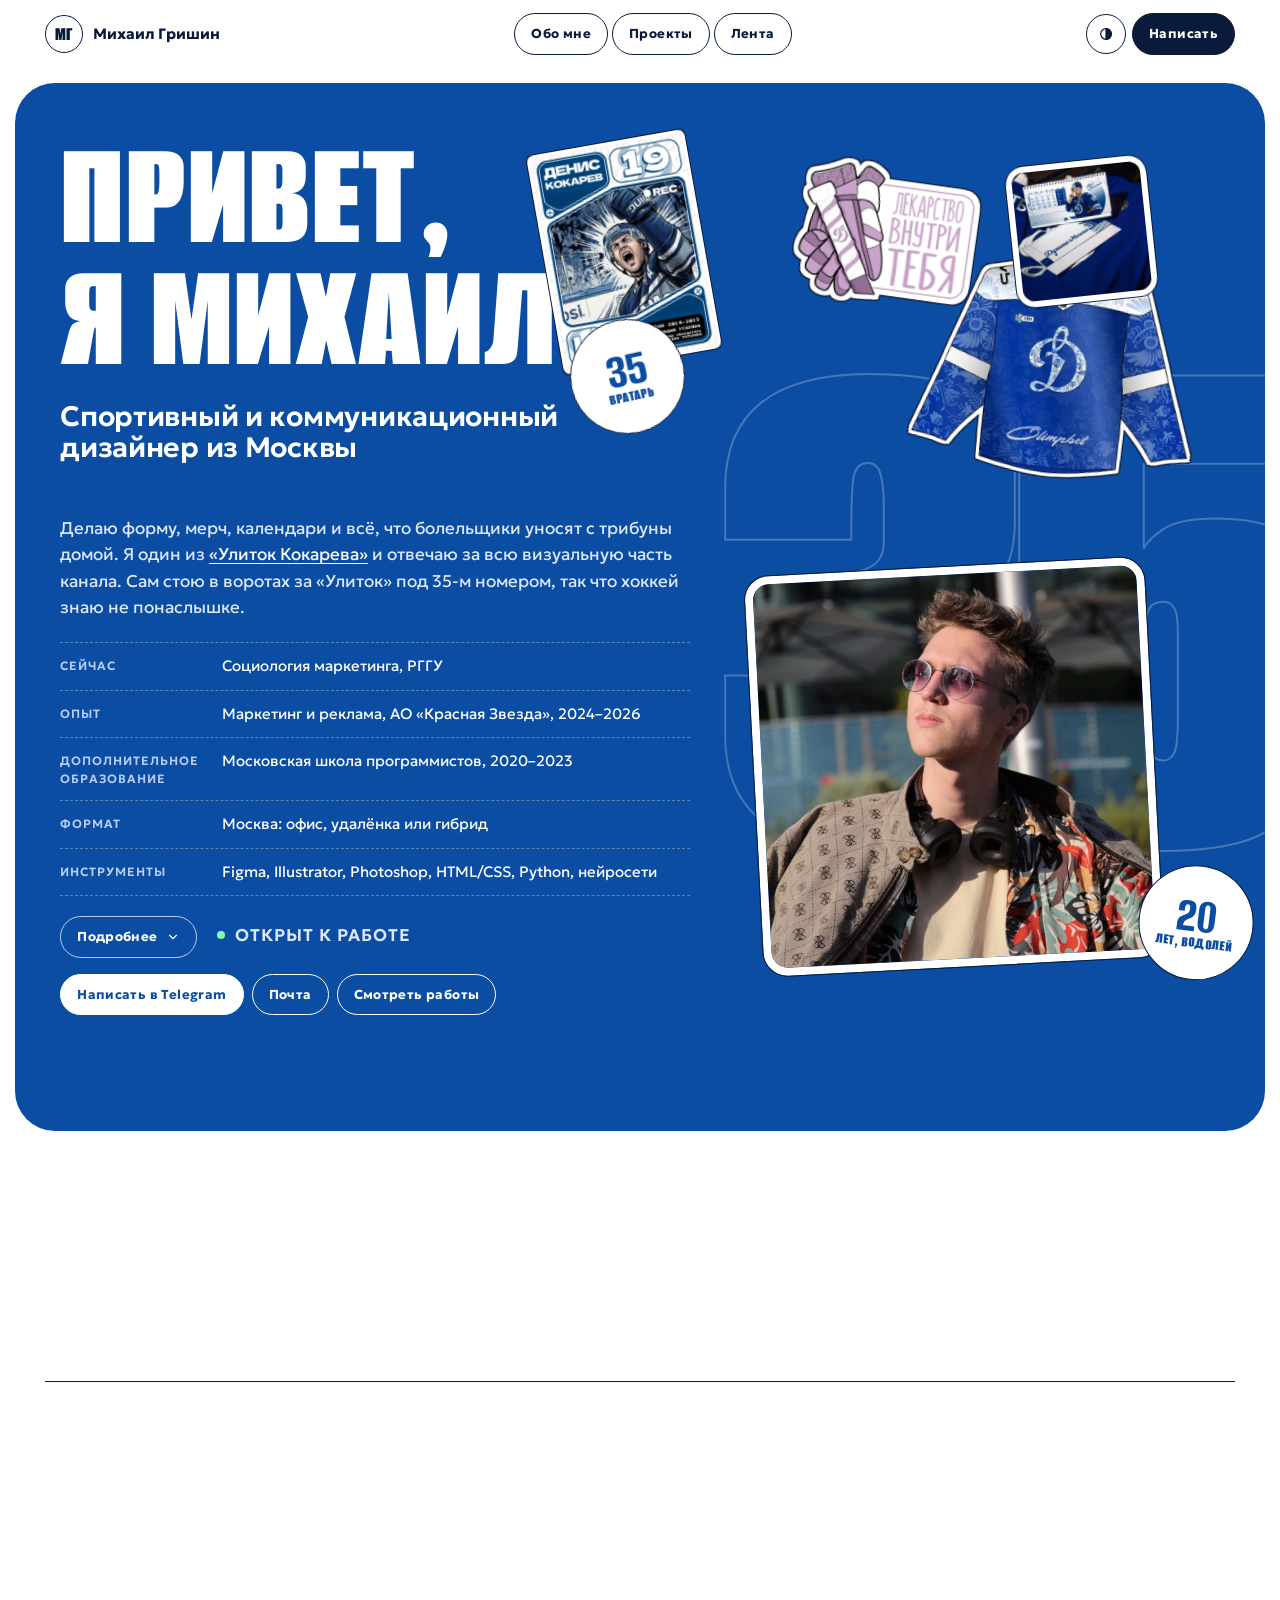
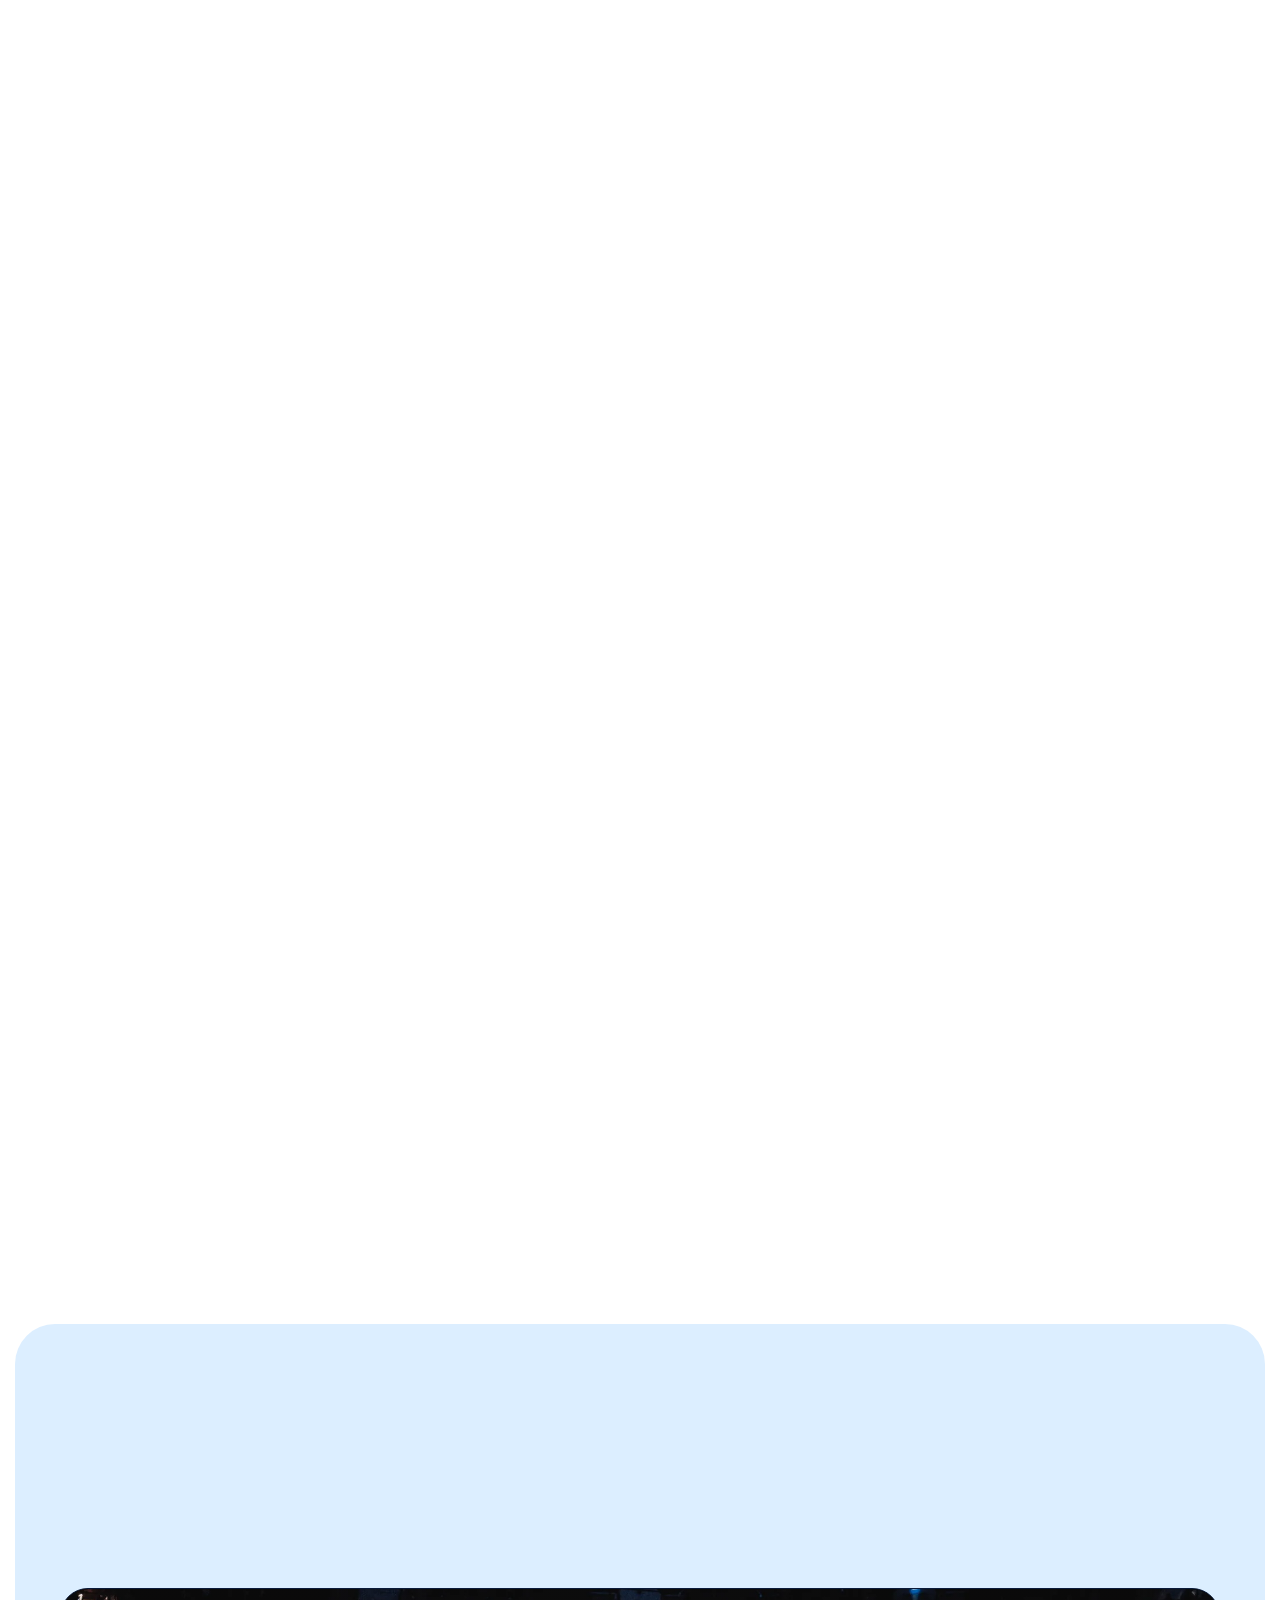
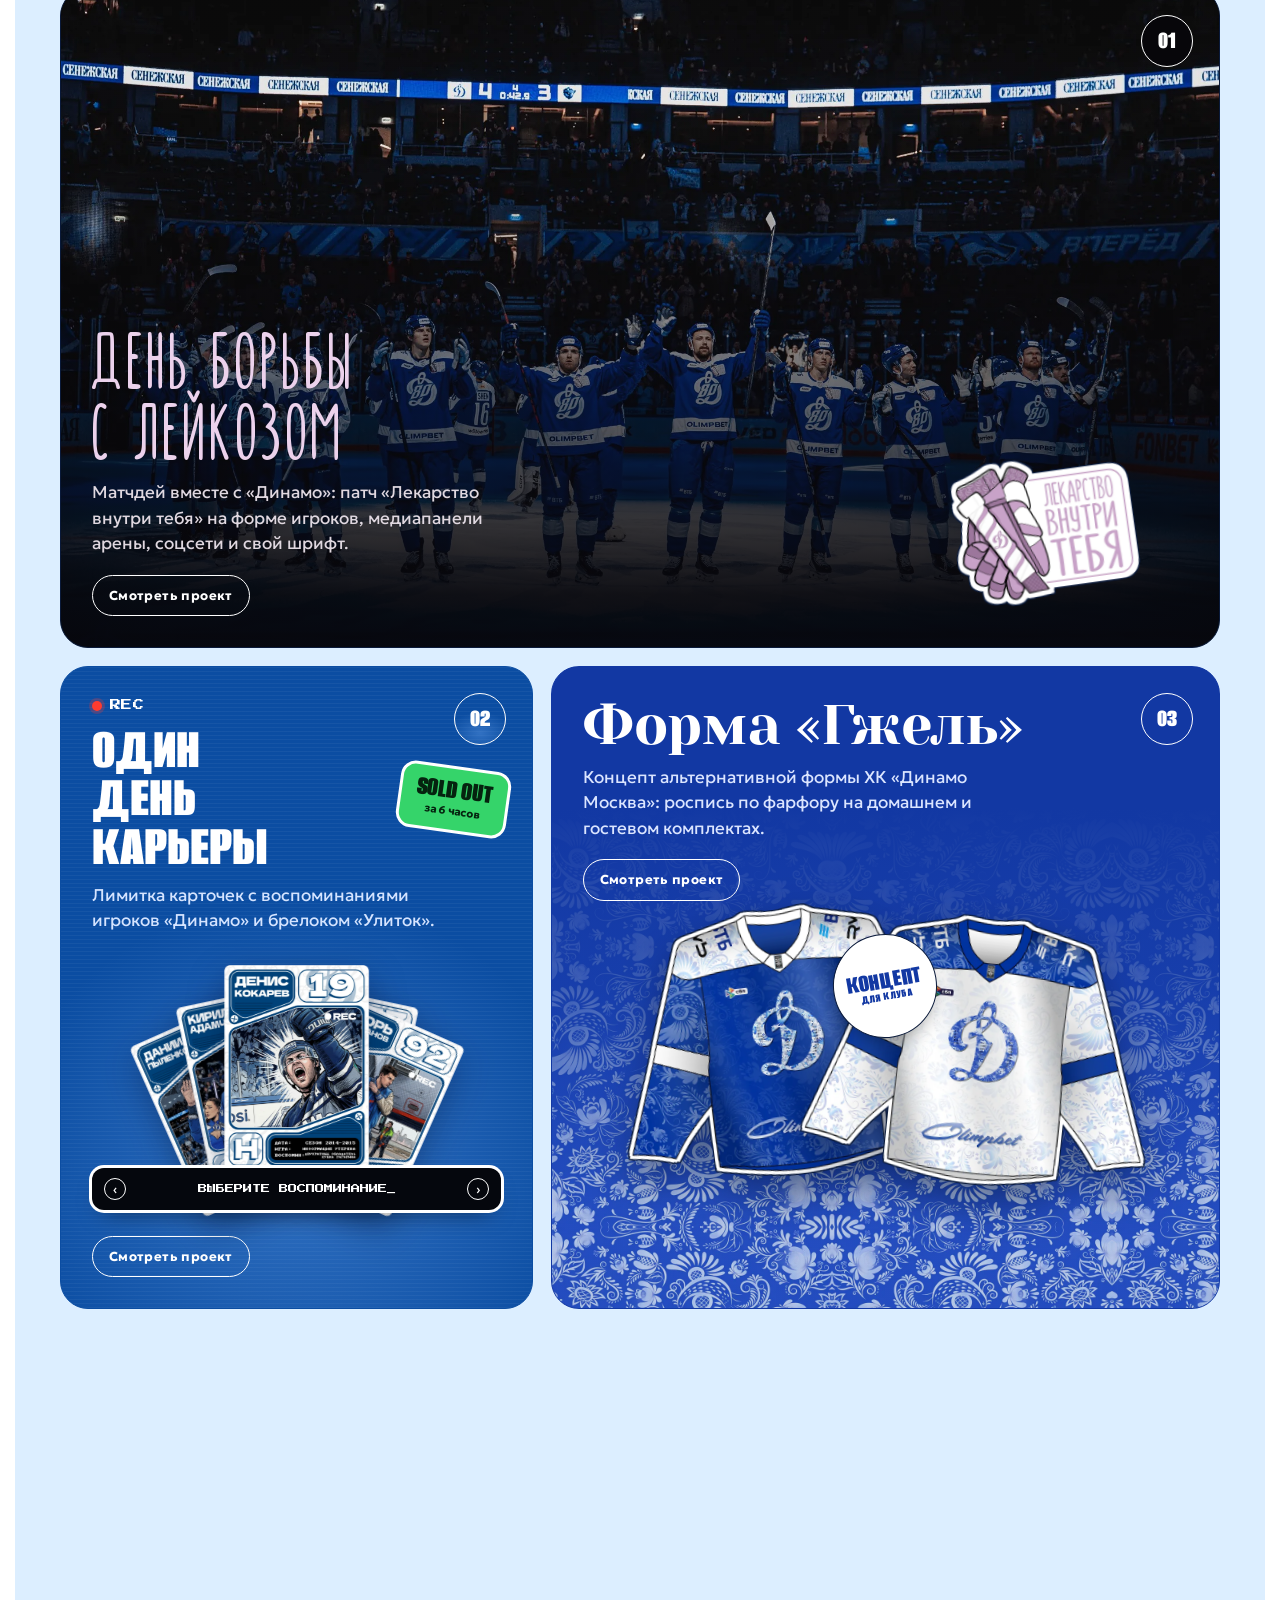
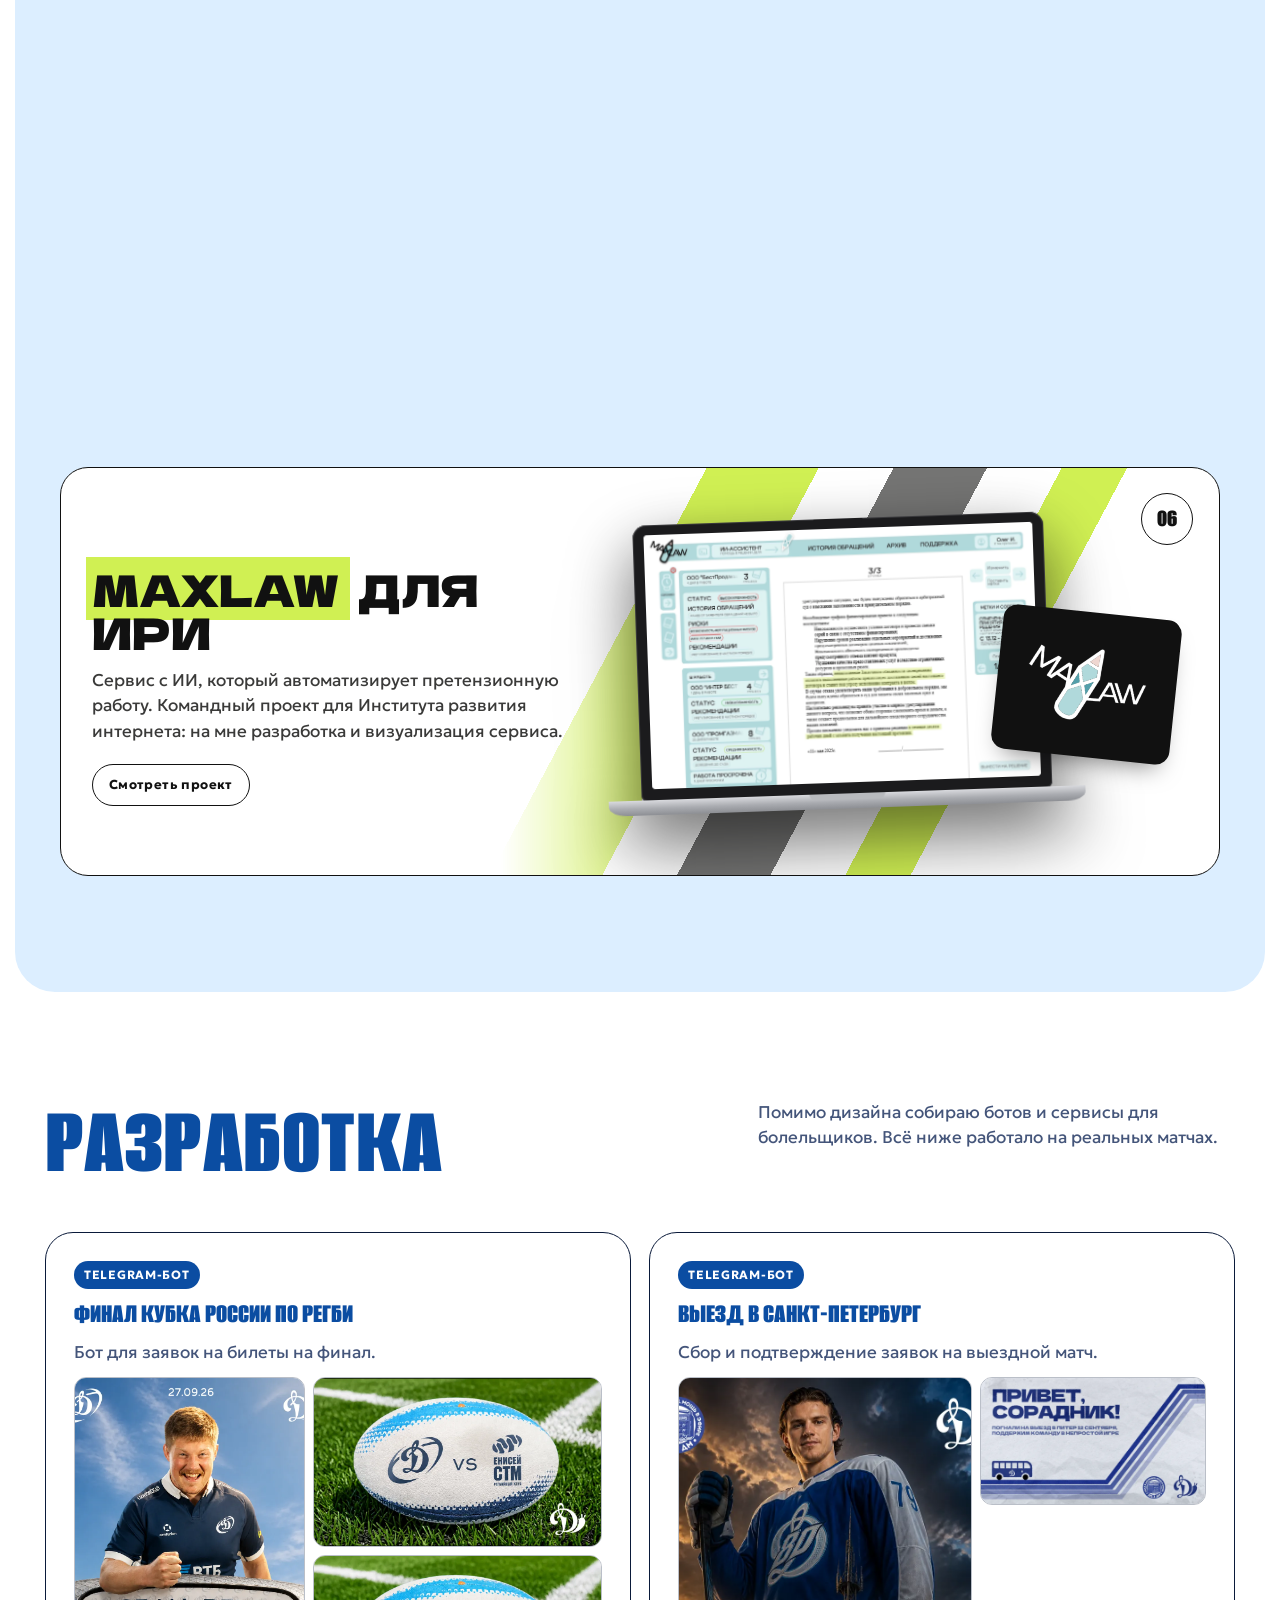
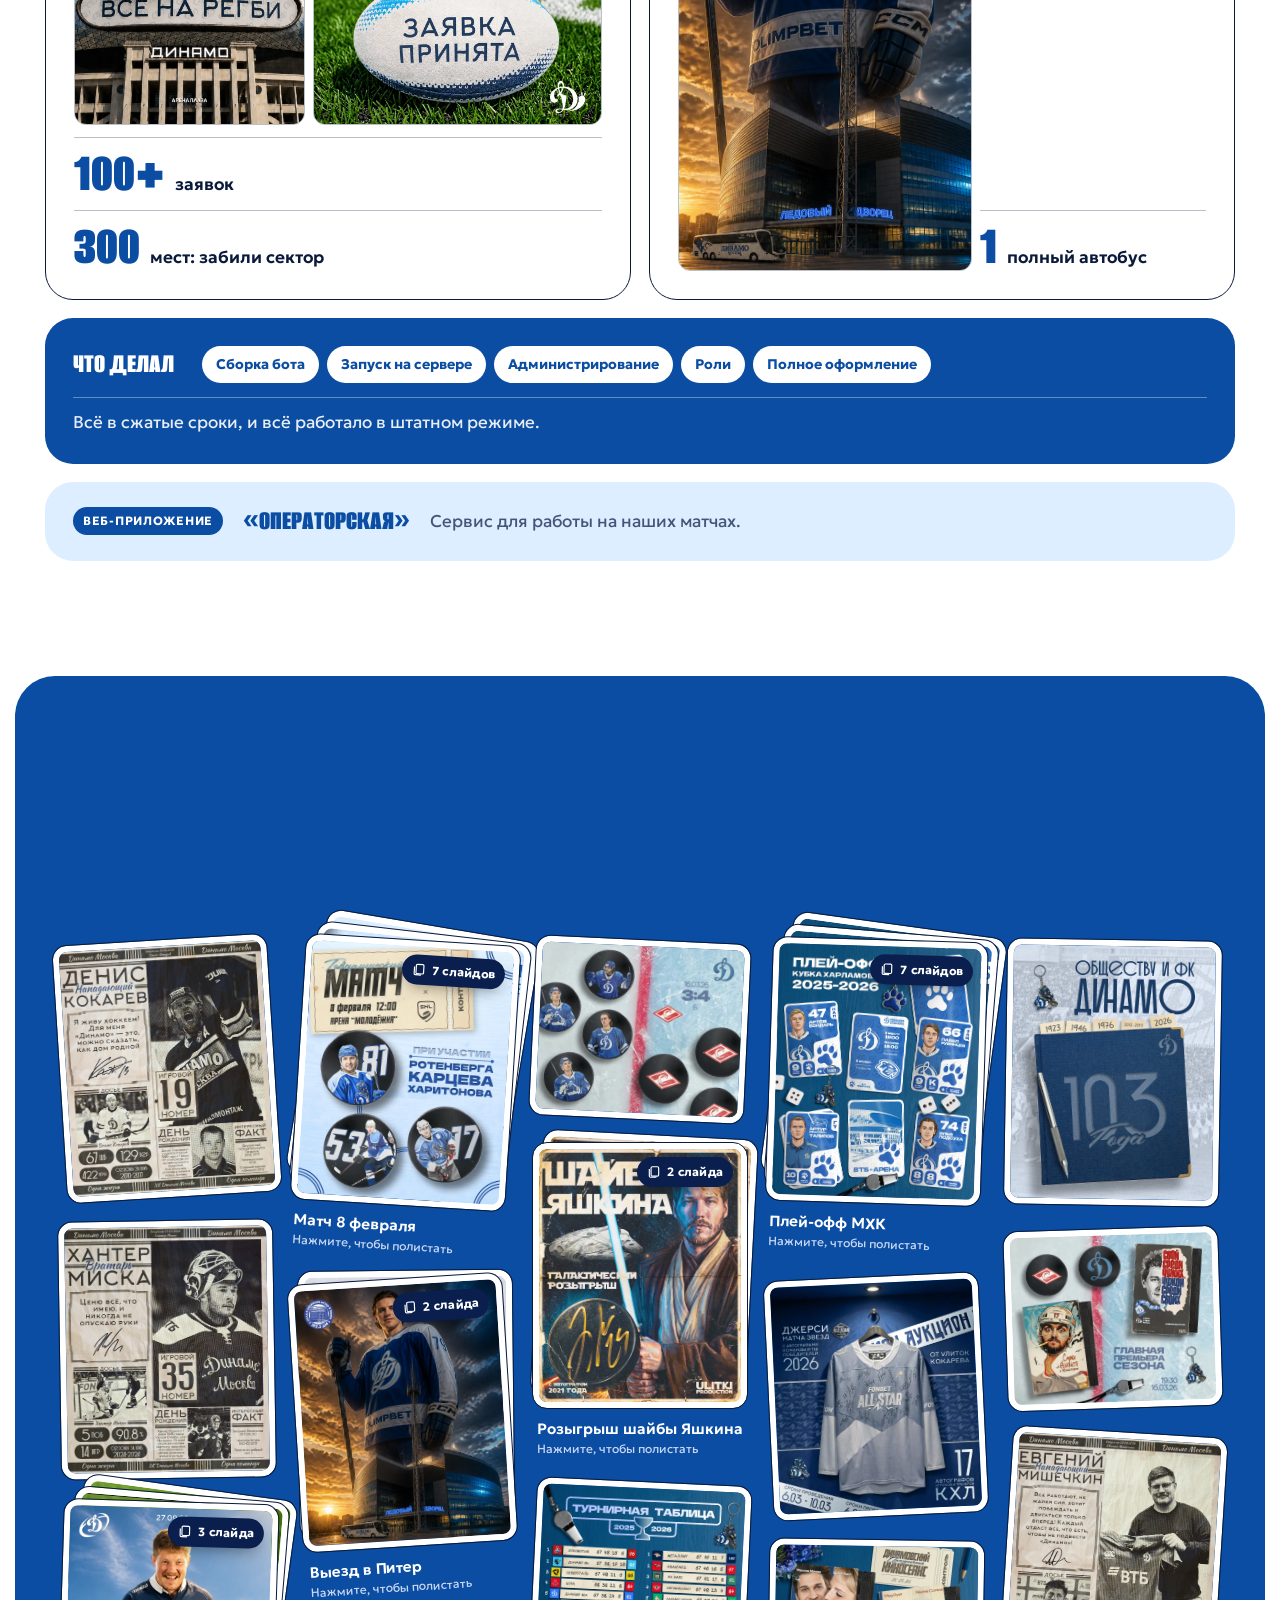
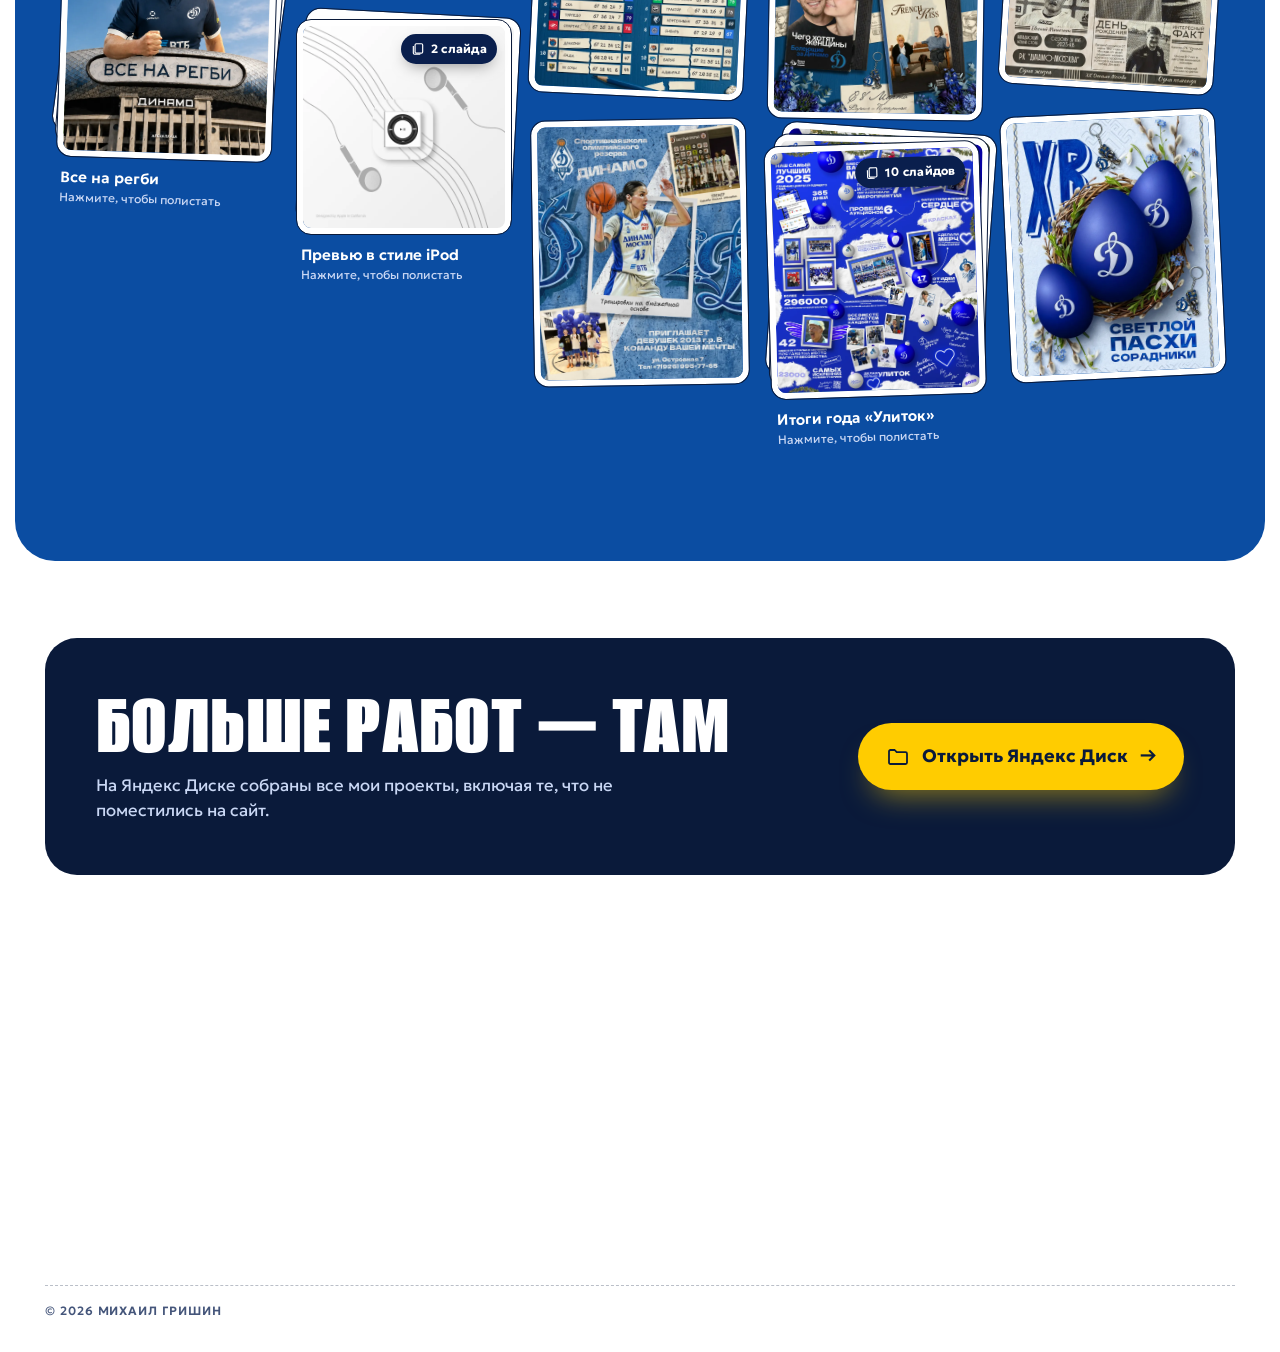
==== commit c78c7b24: "Разработка: афиши и экраны ботов Co-Authored-By: Claude Opus 5.5 <noreply@anthropic.com> Claude-Sess" ====
--- a/index.html
+++ b/index.html
@@ -238,8 +238,8 @@
     <div class="wrap">
       <div class="head"><h2 id="h-dev" class="crush rv">Разработка</h2><p class="rv" style="--d:1">Помимо дизайна собираю ботов и сервисы для болельщиков. Всё ниже работало на реальных матчах.</p></div>
       <ul class="xp-grid">
-        <li class="xp-c rv"><span class="xp-k">Telegram-бот</span><h3>Финал Кубка России по регби</h3><p>Бот для заявок на билеты на финал.</p><div class="xp-n"><b>100+</b><span>заявок</span></div><div class="xp-n"><b>300</b><span>мест: забили сектор</span></div></li>
-        <li class="xp-c rv" style="--d:1"><span class="xp-k">Telegram-бот</span><h3>Выезд в Санкт&#8209;Петербург</h3><p>Сбор и подтверждение заявок на выездной матч.</p><div class="xp-n"><b>1</b><span>полный автобус</span></div></li>
+        <li class="xp-c rv"><span class="xp-k">Telegram-бот</span><h3>Финал Кубка России по регби</h3><p>Бот для заявок на билеты на финал.</p><div class="xp-ph"><img src="assets/img/feed/regbi-cover.webp" alt="Афиша «Все на регби»" width="1000" height="1211" loading="lazy" data-zoom="xp-regbi" data-i="0"><img src="assets/img/feed/regbi-bot.webp" alt="Бот для билетов на регби: приветствие" width="900" height="527" loading="lazy" data-zoom="xp-regbi" data-i="1"><img src="assets/img/feed/regbi-zayavka.webp" alt="Бот для билетов на регби: «Заявка принята»" width="1000" height="586" loading="lazy" data-zoom="xp-regbi" data-i="2"></div><div class="xp-n"><b>100+</b><span>заявок</span></div><div class="xp-n"><b>300</b><span>мест: забили сектор</span></div></li>
+        <li class="xp-c rv" style="--d:1"><span class="xp-k">Telegram-бот</span><h3>Выезд в Санкт&#8209;Петербург</h3><p>Сбор и подтверждение заявок на выездной матч.</p><div class="xp-ph xp-ph2"><img src="assets/img/feed/nikonov.webp" alt="Афиша выезда в Питер" width="873" height="1100" loading="lazy" data-zoom="xp-piter" data-i="0"><div class="xp-side"><img src="assets/img/feed/bot-piter.webp" alt="Бот для выезда в Питер: приветствие" width="1000" height="559" loading="lazy" data-zoom="xp-piter" data-i="1"><div class="xp-n"><b>1</b><span>полный автобус</span></div></div></div></li>
         <li class="xp-do rv" style="--d:2"><span class="xp-dt">Что делал</span><ul><li>Сборка бота</li><li>Запуск на сервере</li><li>Администрирование</li><li>Роли</li><li>Полное оформление</li></ul><p>Всё в сжатые сроки, и всё работало в штатном режиме.</p></li>
       </ul>
       <div class="xp-op rv"><span class="xp-k">Веб-приложение</span><h3>«Операторская»</h3><p>Сервис для работы на наших матчах.</p></div>
--- a/assets/css/site.css
+++ b/assets/css/site.css
@@ -755,3 +755,21 @@
 @media (max-width:900px){.sk-tools{grid-template-columns:1fr}.sk-th p{max-width:none}}
 .tool em,.tool i{align-self:center;line-height:1.2}
 @media (min-width:901px){.p-iri .txt{align-self:end}}
+@media (min-width:901px){.iri-stage{align-self:stretch}.iri-stage .il{top:50%;bottom:auto!important;translate:0 -46%}.iri-stage .ic{top:auto;bottom:16%}}
+@media (max-width:900px){.pt-desk{height:clamp(270px,80vw,360px);margin-top:10px}.pt-desk .s1{top:0;left:4%}.pt-desk .s2{top:3%;left:29%}.pt-desk .s3{top:1%;left:49%}.pt-ink{top:auto;bottom:52%;right:3%;transform:rotate(-6deg)}}
+.xp-ph{display:grid;grid-template-columns:minmax(0,.8fr) minmax(0,1fr);grid-auto-rows:auto;gap:8px}
+.xp-ph img{display:block;width:100%;height:auto;border-radius:12px;border:1px solid var(--slot);cursor:zoom-in}
+.xp-ph img:first-child{grid-row:span 2;height:100%;object-fit:cover;object-position:top}
+.xp-ph img:only-of-type{grid-row:auto}
+.xp-grid{grid-template-columns:1fr 1fr}
+.xp-ph + .xp-n{margin-top:auto}
+.xp-do{grid-column:1/-1;display:grid;grid-template-columns:auto minmax(0,1fr);align-items:center;gap:14px 28px}
+.xp-do p{grid-column:1/-1;margin:0}
+@media (max-width:900px){.xp-grid{grid-template-columns:1fr}.xp-do{grid-template-columns:1fr}}
+.xp-ph2{flex:1;grid-template-columns:minmax(0,1fr) minmax(0,1.1fr)}
+.xp-ph2 img:first-child{grid-row:auto;height:100%;min-height:0}
+.xp-side{display:flex;flex-direction:column;gap:12px}
+.xp-side .xp-n{margin-top:auto}
+@media (max-width:560px){.xp-ph2{grid-template-columns:1fr 1fr}.xp-side .xp-n b{font-size:44px}}
+.xp-side img:first-child{height:auto;grid-row:auto;object-fit:fill}
+@media (min-width:901px){.xp-ph2{grid-template-columns:minmax(0,1.3fr) minmax(0,1fr)}}
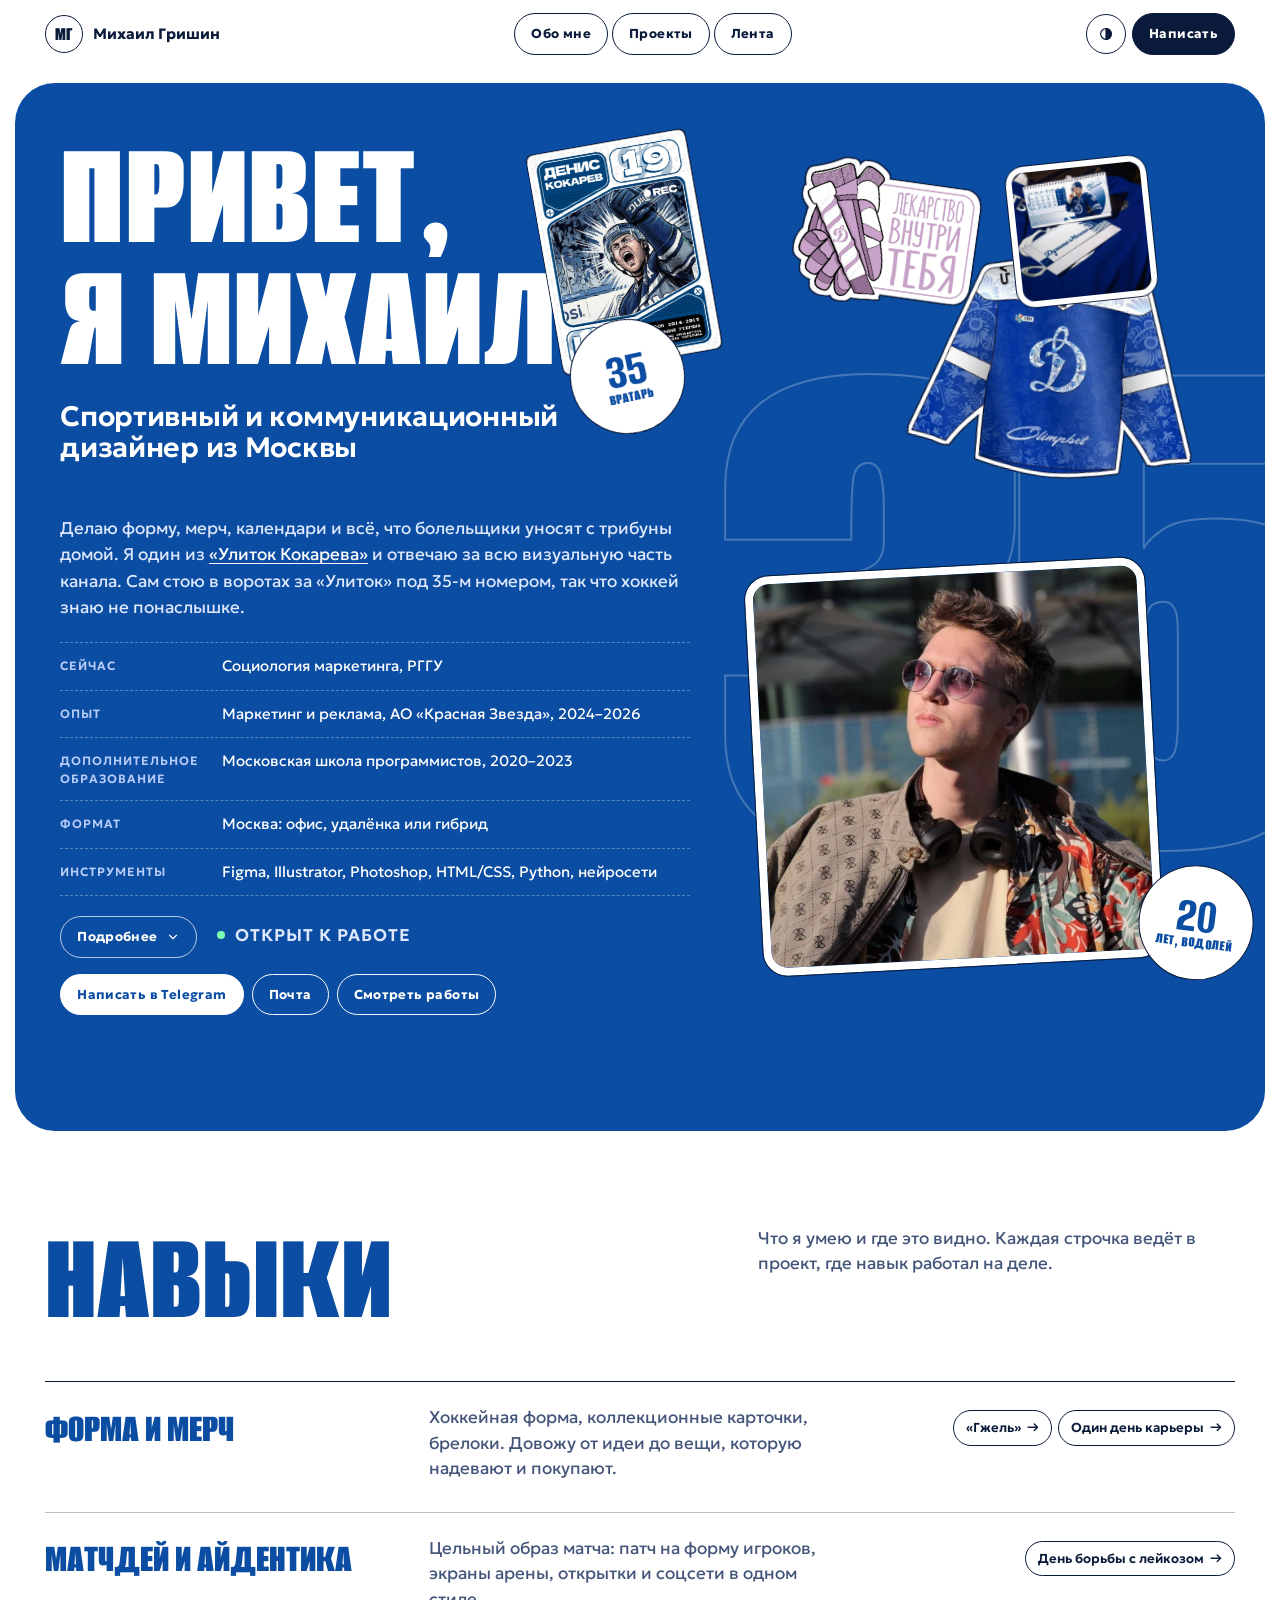
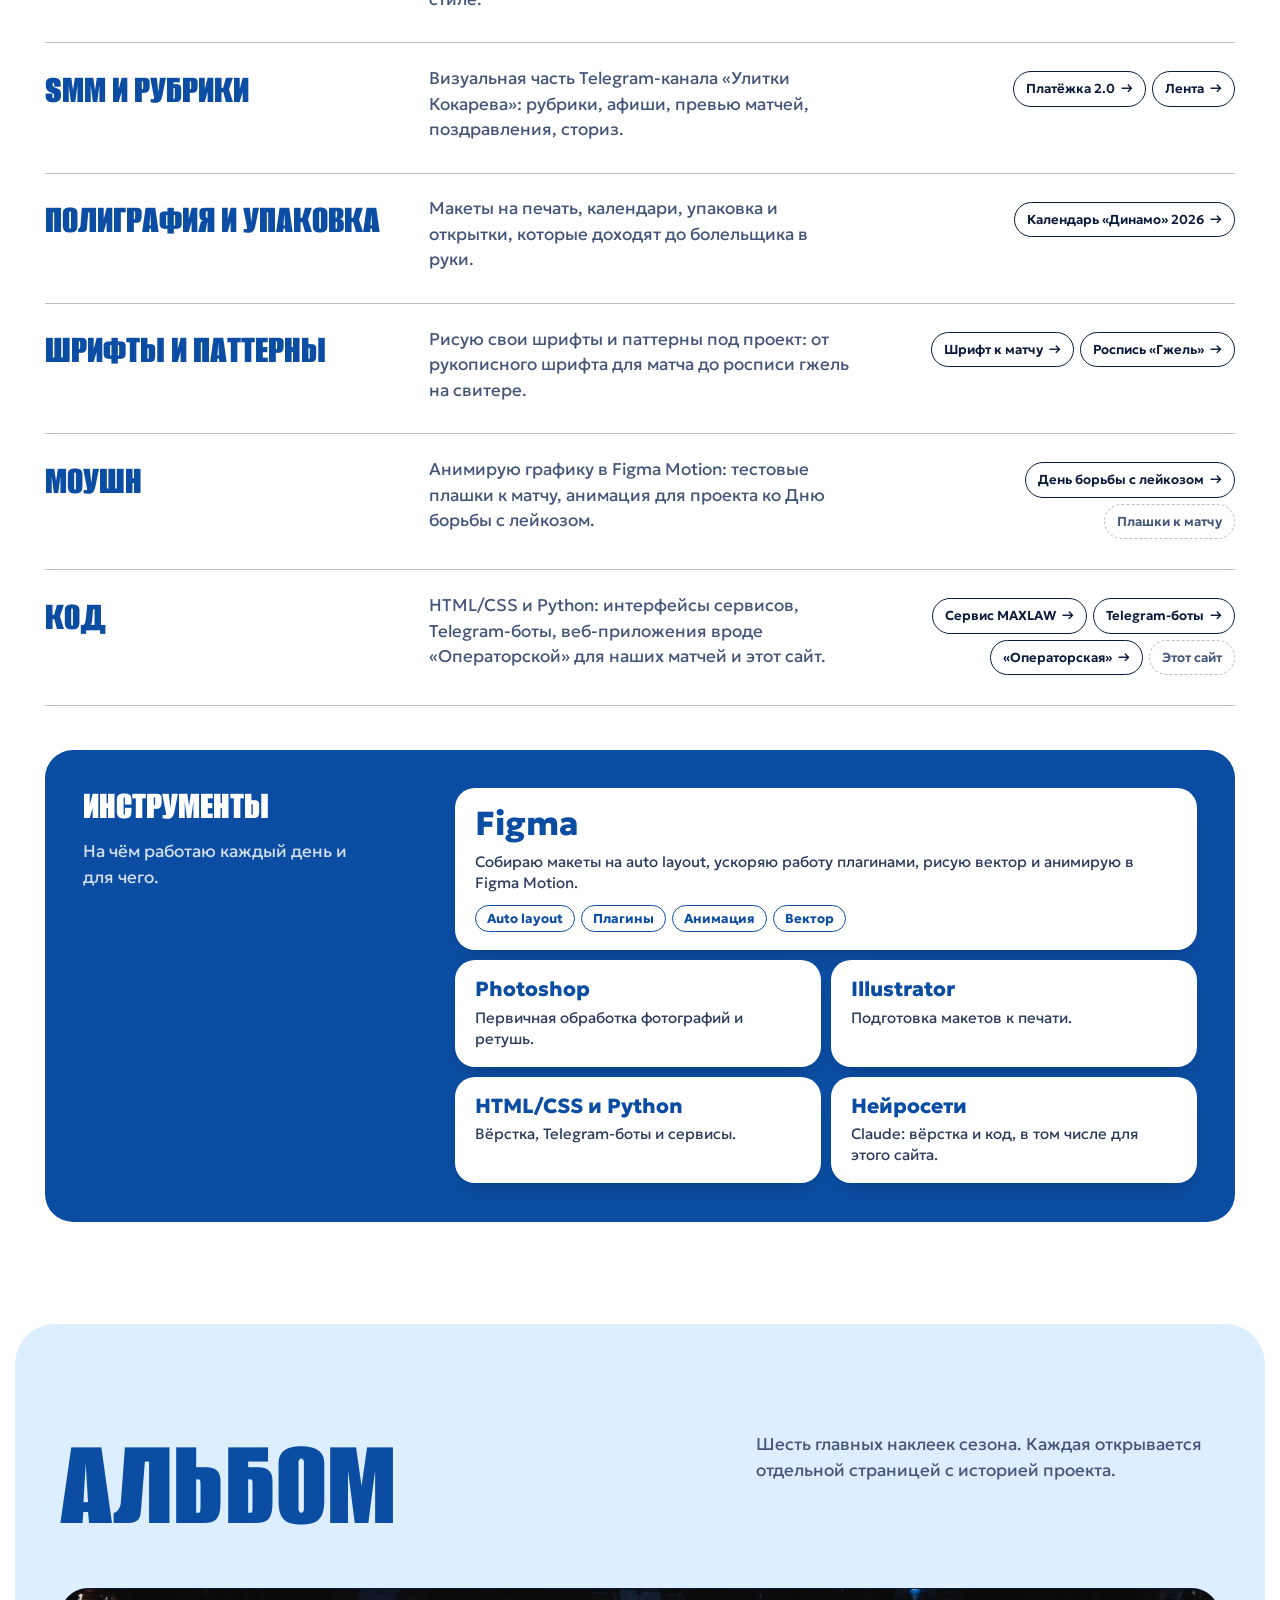
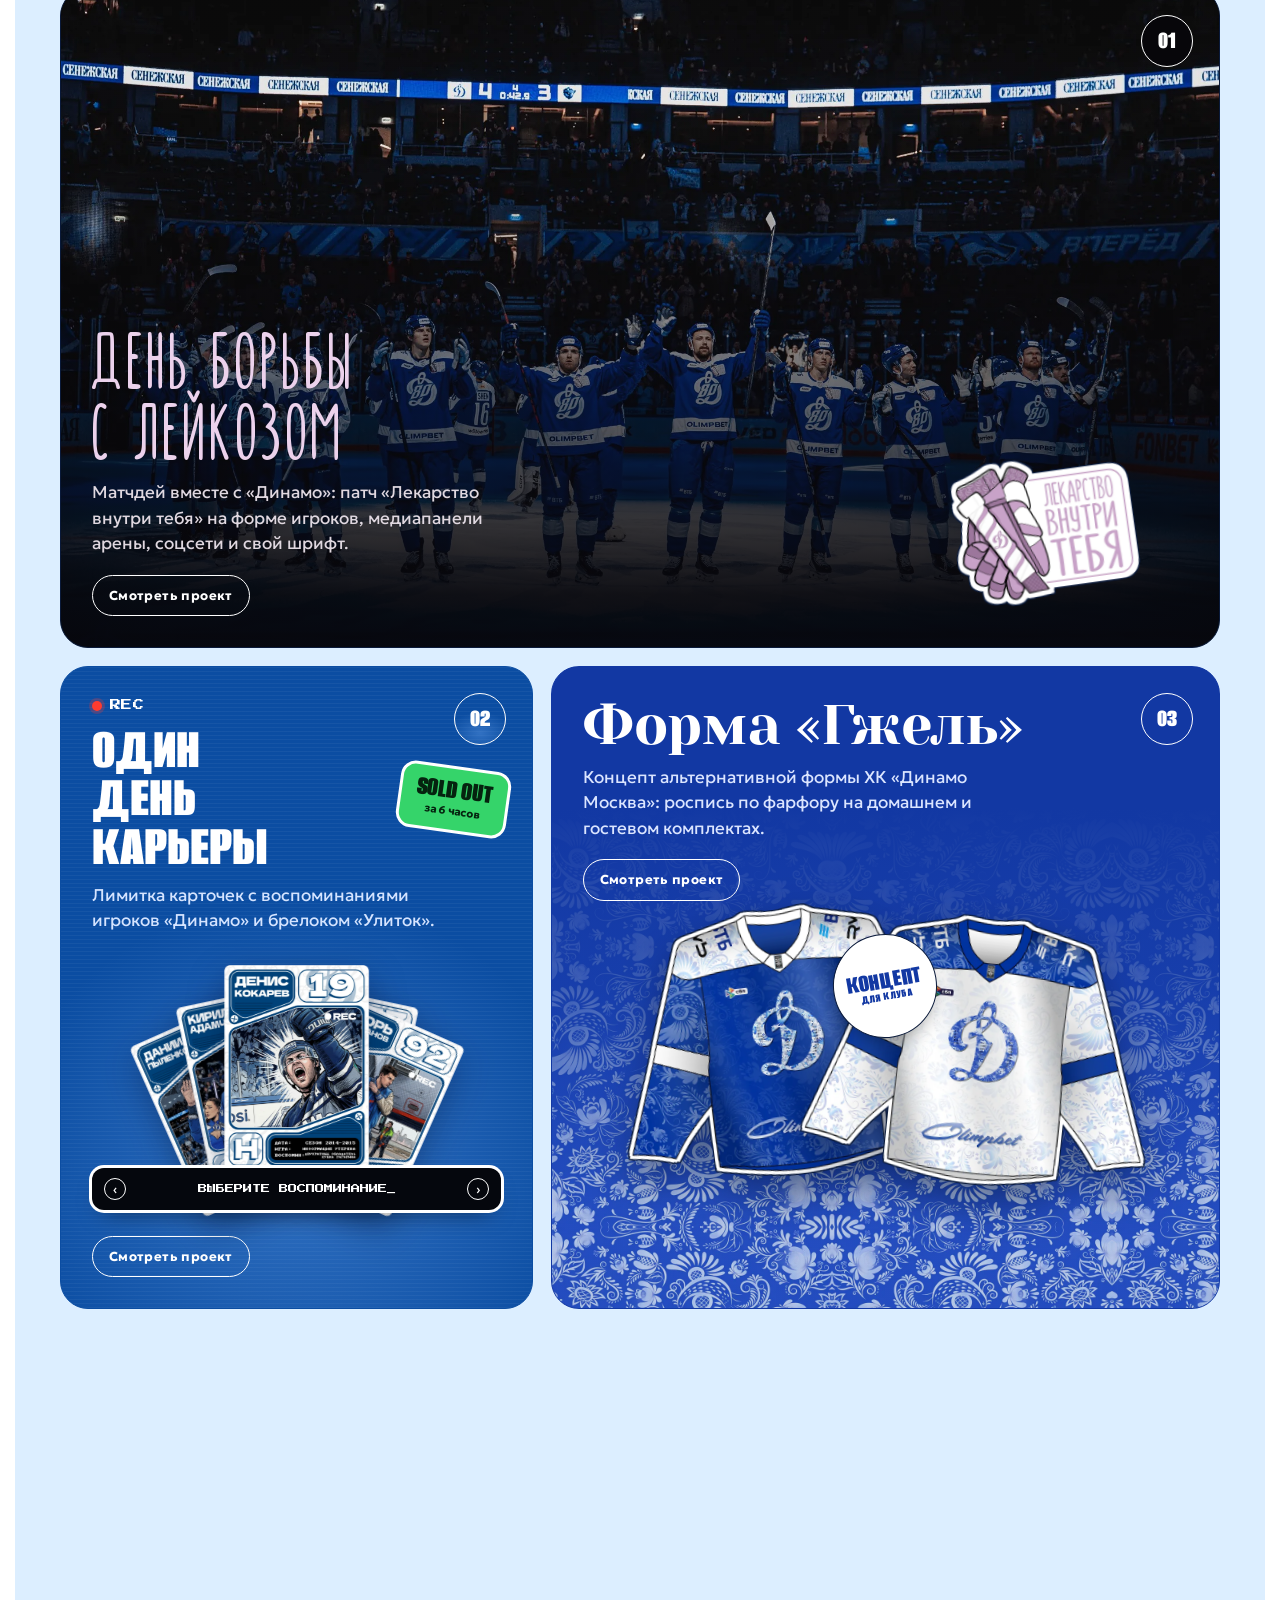
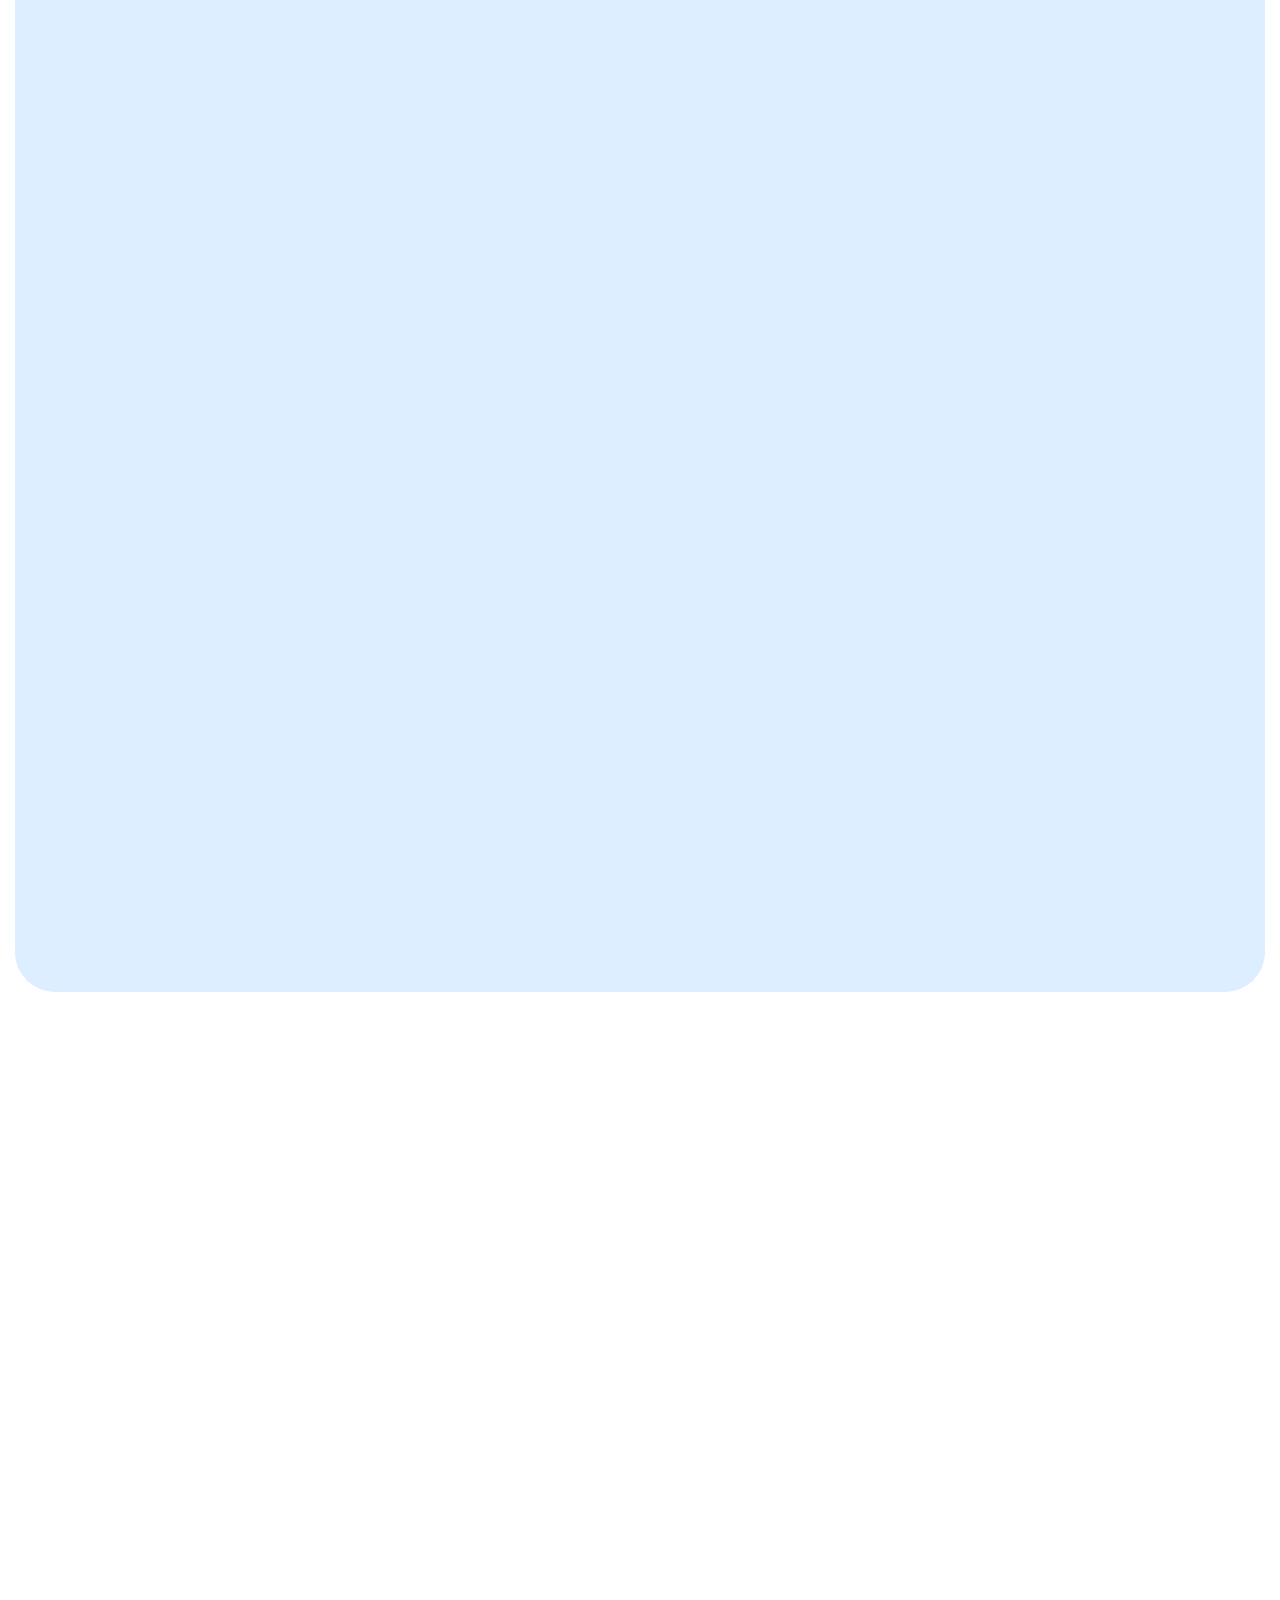
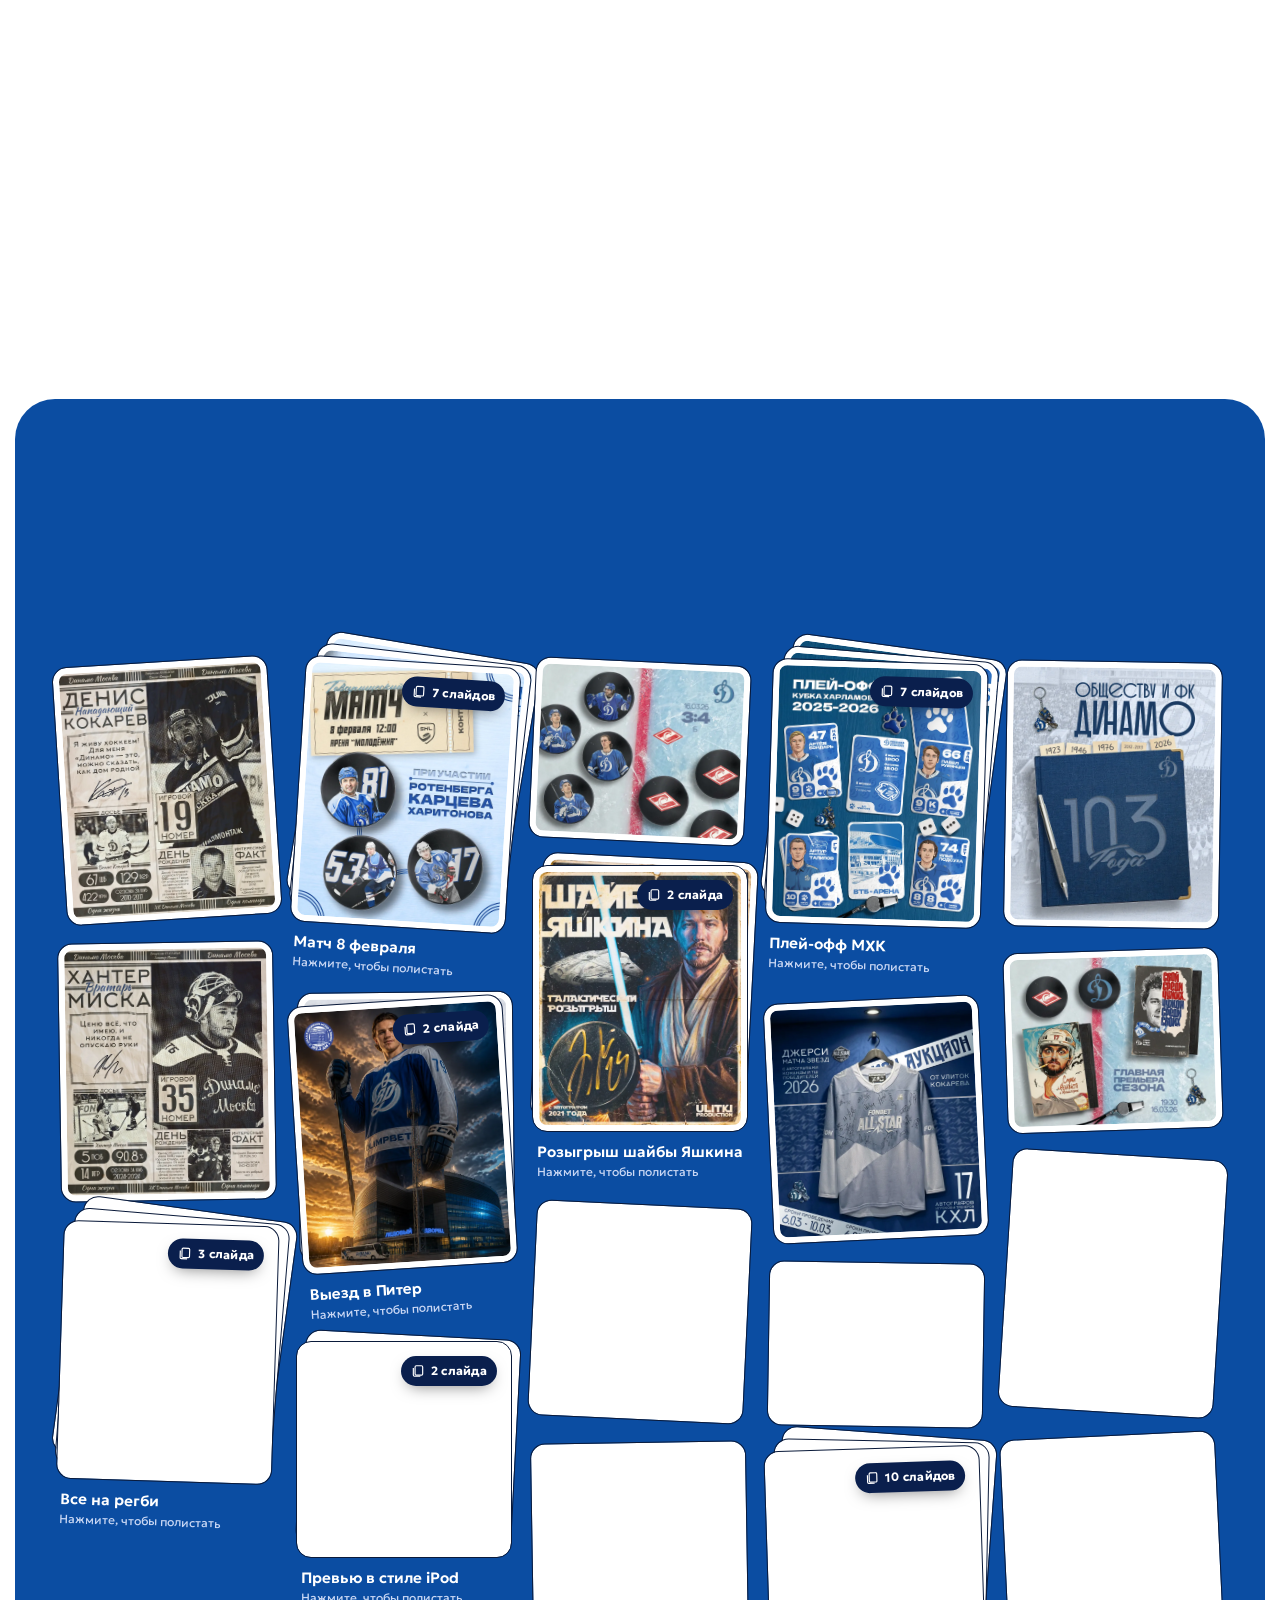
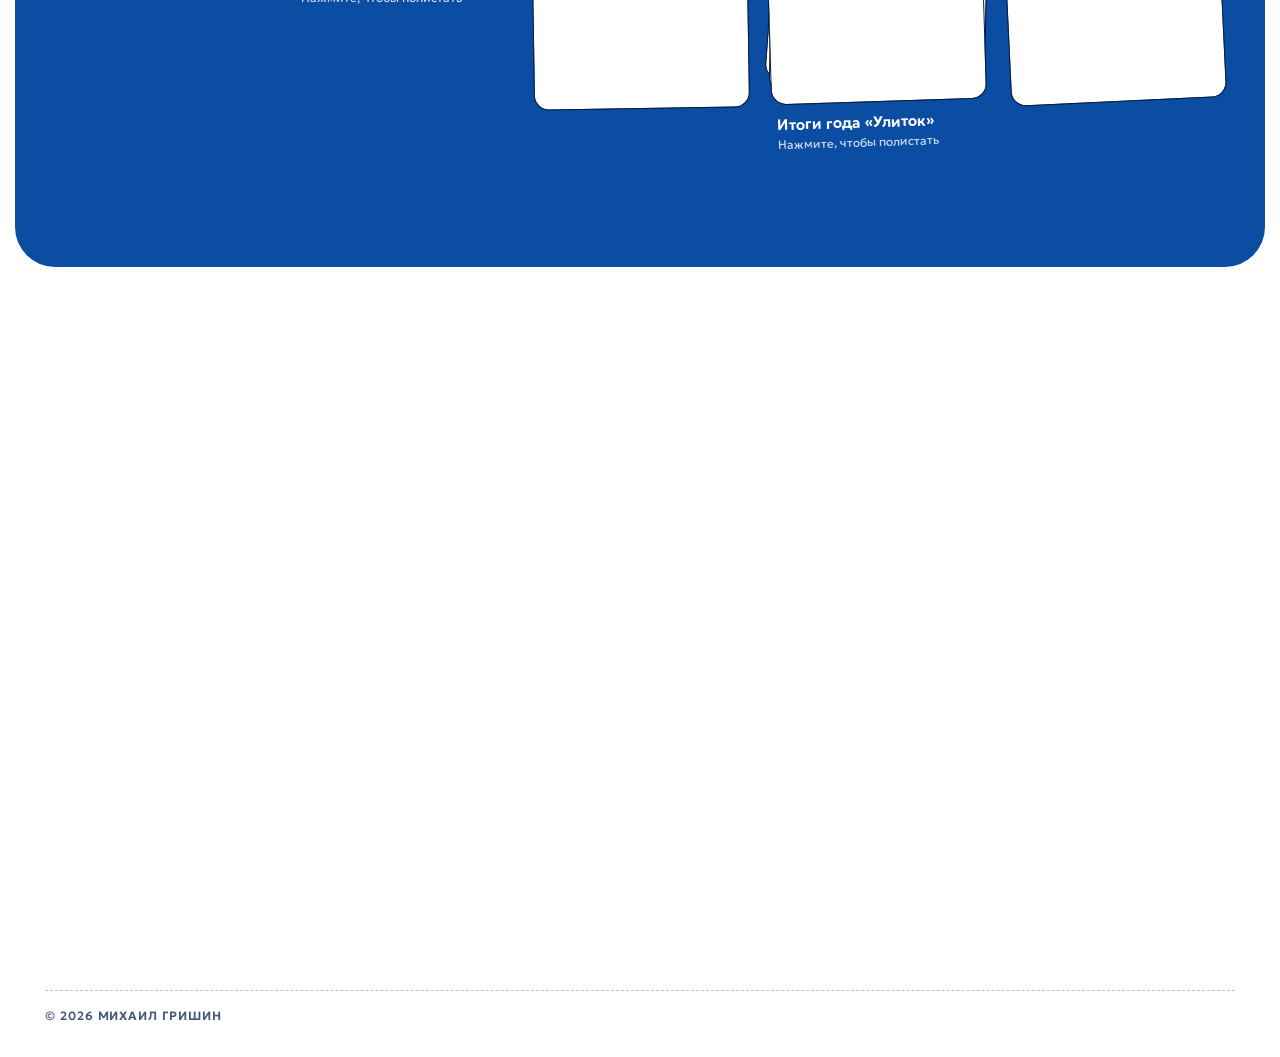
==== commit d05e2d92: "Боты: афиши-наклейки и ссылки на ботов Co-Authored-By: Claude Opus 5.5 <noreply@anthropic.com> Claud" ====
--- a/index.html
+++ b/index.html
@@ -238,8 +238,8 @@
     <div class="wrap">
       <div class="head"><h2 id="h-dev" class="crush rv">Разработка</h2><p class="rv" style="--d:1">Помимо дизайна собираю ботов и сервисы для болельщиков. Всё ниже работало на реальных матчах.</p></div>
       <ul class="xp-grid">
-        <li class="xp-c rv"><span class="xp-k">Telegram-бот</span><h3>Финал Кубка России по регби</h3><p>Бот для заявок на билеты на финал.</p><div class="xp-ph"><img src="assets/img/feed/regbi-cover.webp" alt="Афиша «Все на регби»" width="1000" height="1211" loading="lazy" data-zoom="xp-regbi" data-i="0"><img src="assets/img/feed/regbi-bot.webp" alt="Бот для билетов на регби: приветствие" width="900" height="527" loading="lazy" data-zoom="xp-regbi" data-i="1"><img src="assets/img/feed/regbi-zayavka.webp" alt="Бот для билетов на регби: «Заявка принята»" width="1000" height="586" loading="lazy" data-zoom="xp-regbi" data-i="2"></div><div class="xp-n"><b>100+</b><span>заявок</span></div><div class="xp-n"><b>300</b><span>мест: забили сектор</span></div></li>
-        <li class="xp-c rv" style="--d:1"><span class="xp-k">Telegram-бот</span><h3>Выезд в Санкт&#8209;Петербург</h3><p>Сбор и подтверждение заявок на выездной матч.</p><div class="xp-ph xp-ph2"><img src="assets/img/feed/nikonov.webp" alt="Афиша выезда в Питер" width="873" height="1100" loading="lazy" data-zoom="xp-piter" data-i="0"><div class="xp-side"><img src="assets/img/feed/bot-piter.webp" alt="Бот для выезда в Питер: приветствие" width="1000" height="559" loading="lazy" data-zoom="xp-piter" data-i="1"><div class="xp-n"><b>1</b><span>полный автобус</span></div></div></div></li>
+        <li class="xp-c xp-bot rv"><div class="xp-tx"><span class="xp-k">Telegram-бот</span><h3>Финал Кубка России по регби</h3><p>Бот для заявок на билеты на финал.</p><div class="xp-n"><b>100+</b><span>заявок</span></div><div class="xp-n"><b>300</b><span>мест: забили сектор</span></div><a class="xp-go" href="https://t.me/ulitki_info_bot" target="_blank" rel="noopener">@ulitki_info_bot</a></div><figure class="xp-st" style="--r:-4deg"><img src="assets/img/feed/regbi-cover.webp" alt="Афиша «Все на регби»" width="1000" height="1211" loading="lazy" data-zoom="xp-regbi-cover"></figure></li>
+        <li class="xp-c xp-bot rv" style="--d:1"><div class="xp-tx"><span class="xp-k">Telegram-бот</span><h3>Выезд в Санкт&#8209;Петербург</h3><p>Сбор и подтверждение заявок на выездной матч.</p><div class="xp-n"><b>1</b><span>полный автобус</span></div><a class="xp-go" href="https://t.me/ulitki_fan_bot" target="_blank" rel="noopener">@ulitki_fan_bot</a></div><figure class="xp-st" style="--r:4deg"><img src="assets/img/feed/nikonov.webp" alt="Афиша выезда в Питер" width="873" height="1100" loading="lazy" data-zoom="xp-nikonov"></figure></li>
         <li class="xp-do rv" style="--d:2"><span class="xp-dt">Что делал</span><ul><li>Сборка бота</li><li>Запуск на сервере</li><li>Администрирование</li><li>Роли</li><li>Полное оформление</li></ul><p>Всё в сжатые сроки, и всё работало в штатном режиме.</p></li>
       </ul>
       <div class="xp-op rv"><span class="xp-k">Веб-приложение</span><h3>«Операторская»</h3><p>Сервис для работы на наших матчах.</p></div>
--- a/assets/css/site.css
+++ b/assets/css/site.css
@@ -773,3 +773,16 @@
 @media (max-width:560px){.xp-ph2{grid-template-columns:1fr 1fr}.xp-side .xp-n b{font-size:44px}}
 .xp-side img:first-child{height:auto;grid-row:auto;object-fit:fill}
 @media (min-width:901px){.xp-ph2{grid-template-columns:minmax(0,1.3fr) minmax(0,1fr)}}
+/* bot cards with poster sticker */
+.xp-bot{display:grid!important;grid-template-columns:minmax(0,1fr) minmax(0,.78fr);gap:clamp(16px,2vw,28px);align-items:center}
+.xp-tx{display:flex;flex-direction:column;gap:12px;align-self:stretch}
+.xp-tx .xp-n:first-of-type{margin-top:auto}
+.xp-go{align-self:flex-start;display:inline-flex;align-items:center;gap:8px;margin-top:6px;padding:9px 16px;border-radius:999px;background:var(--blue);color:#fff;font-weight:700;font-size:14px;text-decoration:none;transition:background-color 250ms ease}
+.xp-go::before{content:"";width:16px;height:16px;background:currentColor;-webkit-mask:url("data:image/svg+xml,%3Csvg xmlns='http://www.w3.org/2000/svg' viewBox='0 0 24 24'%3E%3Cpath d='M21.9 4.3 18.7 19.5c-.2 1-.9 1.3-1.7.8l-4.8-3.6-2.3 2.2c-.3.3-.5.5-1 .5l.3-4.9 8.9-8c.4-.3-.1-.5-.6-.2L6.5 13.2 1.8 11.7c-1-.3-1-1 .2-1.5L20.6 3c.9-.3 1.6.2 1.3 1.3z'/%3E%3C/svg%3E") center/contain no-repeat;mask:url("data:image/svg+xml,%3Csvg xmlns='http://www.w3.org/2000/svg' viewBox='0 0 24 24'%3E%3Cpath d='M21.9 4.3 18.7 19.5c-.2 1-.9 1.3-1.7.8l-4.8-3.6-2.3 2.2c-.3.3-.5.5-1 .5l.3-4.9 8.9-8c.4-.3-.1-.5-.6-.2L6.5 13.2 1.8 11.7c-1-.3-1-1 .2-1.5L20.6 3c.9-.3 1.6.2 1.3 1.3z'/%3E%3C/svg%3E") center/contain no-repeat}
+@media (hover:hover){.xp-go:hover{background:var(--electric)}}
+.xp-go:focus-visible{outline:2px solid var(--blue);outline-offset:3px}
+.xp-st{margin:0;padding:8px;background:#fff;border-radius:18px;box-shadow:0 18px 30px -16px rgba(0,0,0,.45),0 0 0 1px rgba(0,0,0,.06);transform:rotate(var(--r));transition:transform 600ms var(--pop),box-shadow 600ms ease;cursor:zoom-in}
+.xp-st img{display:block;width:100%;height:auto;border-radius:11px}
+@media (hover:hover) and (pointer:fine){.xp-bot:hover .xp-st{transform:rotate(calc(var(--r) * -.5)) translate(-6px,-10px) scale(1.03);box-shadow:0 30px 40px -18px rgba(0,0,0,.5),0 0 0 1px rgba(0,0,0,.06)}}
+@media (prefers-reduced-motion:reduce){.xp-st{transition:none}}
+@media (max-width:560px){.xp-bot{grid-template-columns:1fr}.xp-st{order:-1;width:64%;justify-self:center;margin:6px 0 10px;padding:6px;border-radius:14px}.xp-st img{border-radius:9px}}
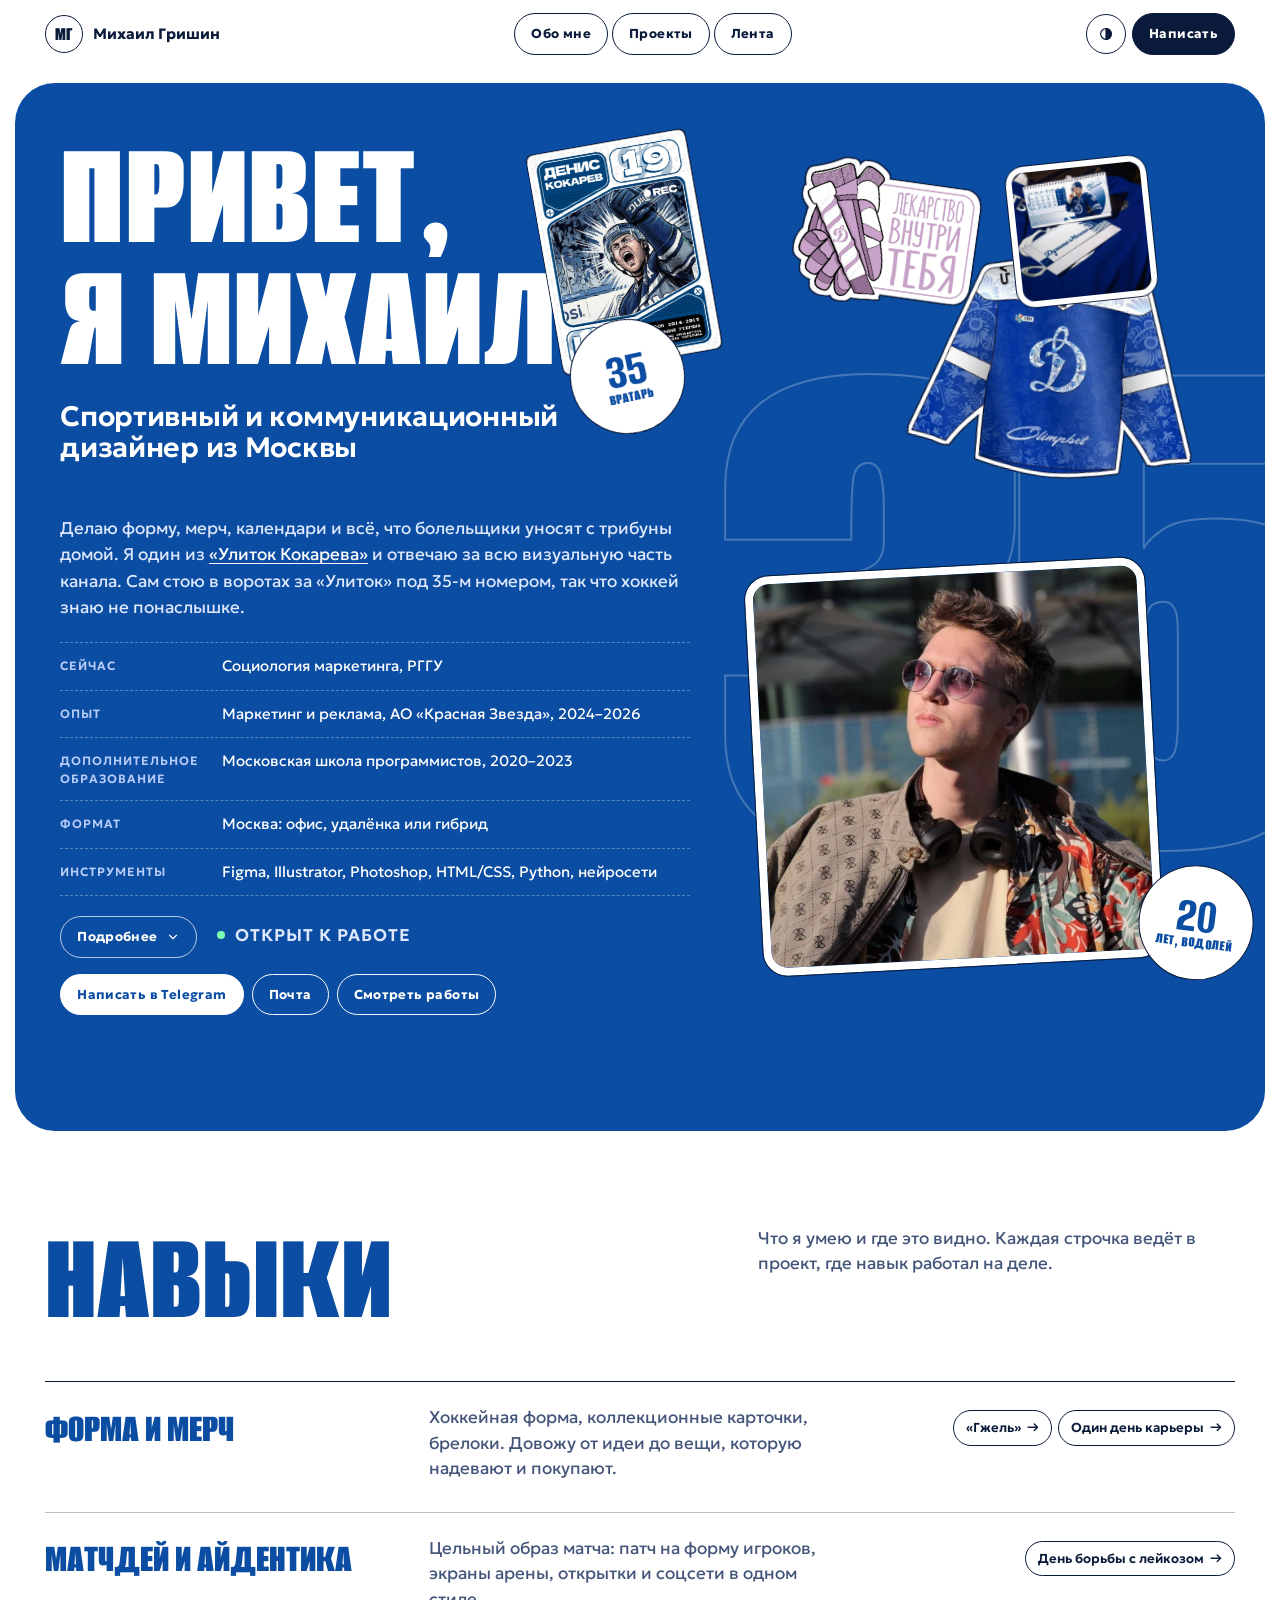
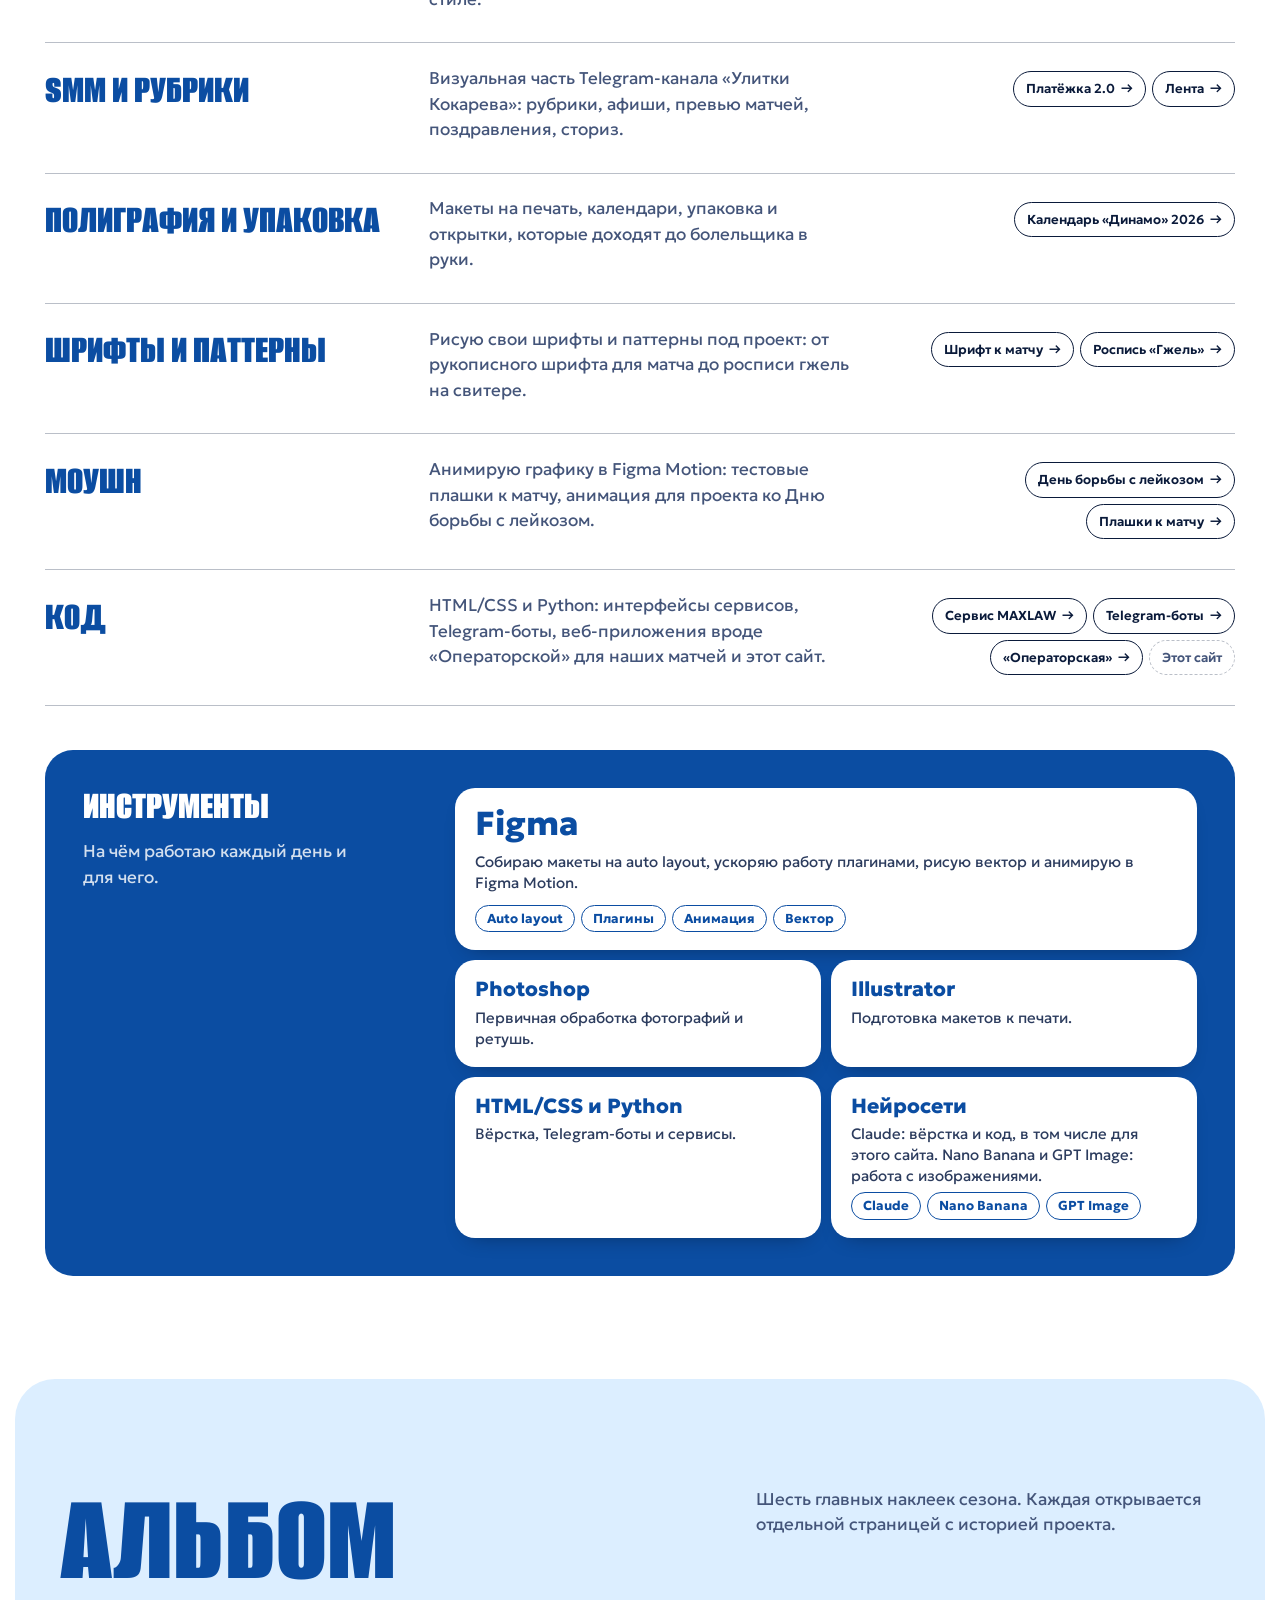
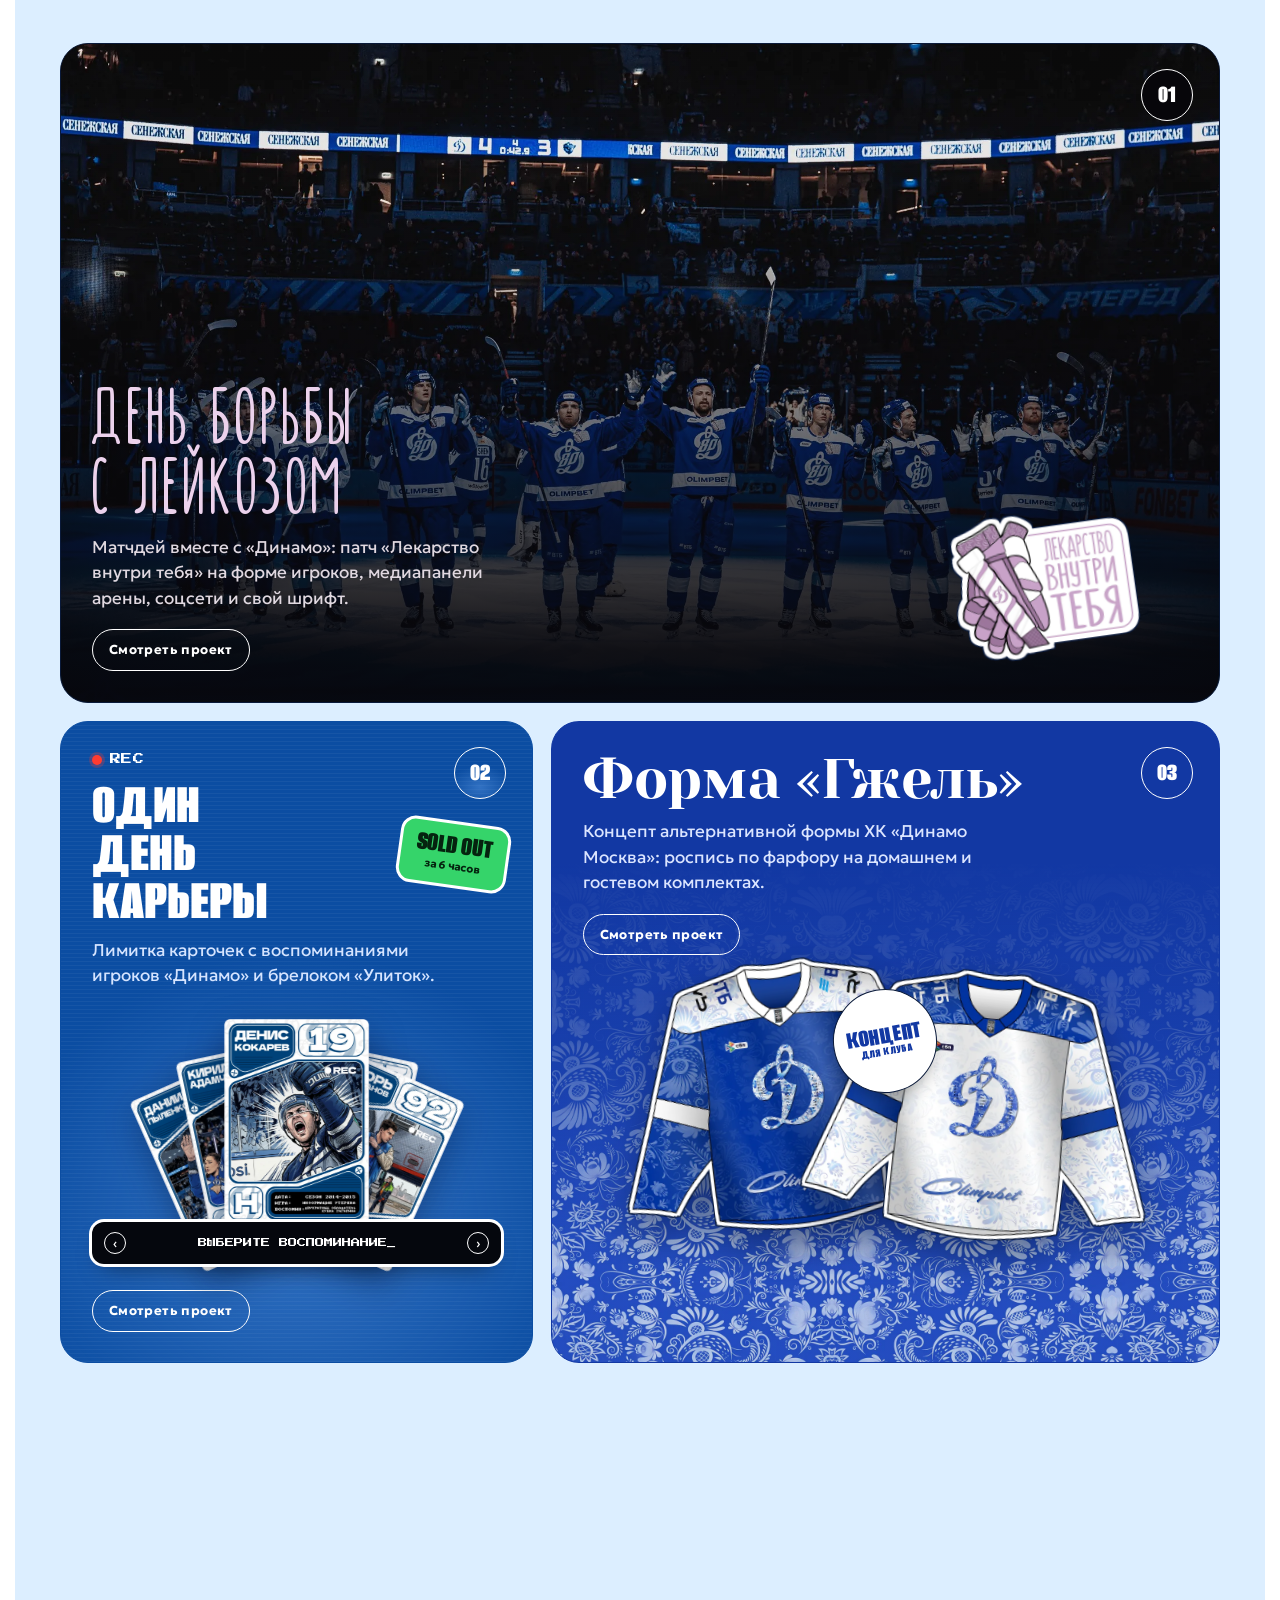
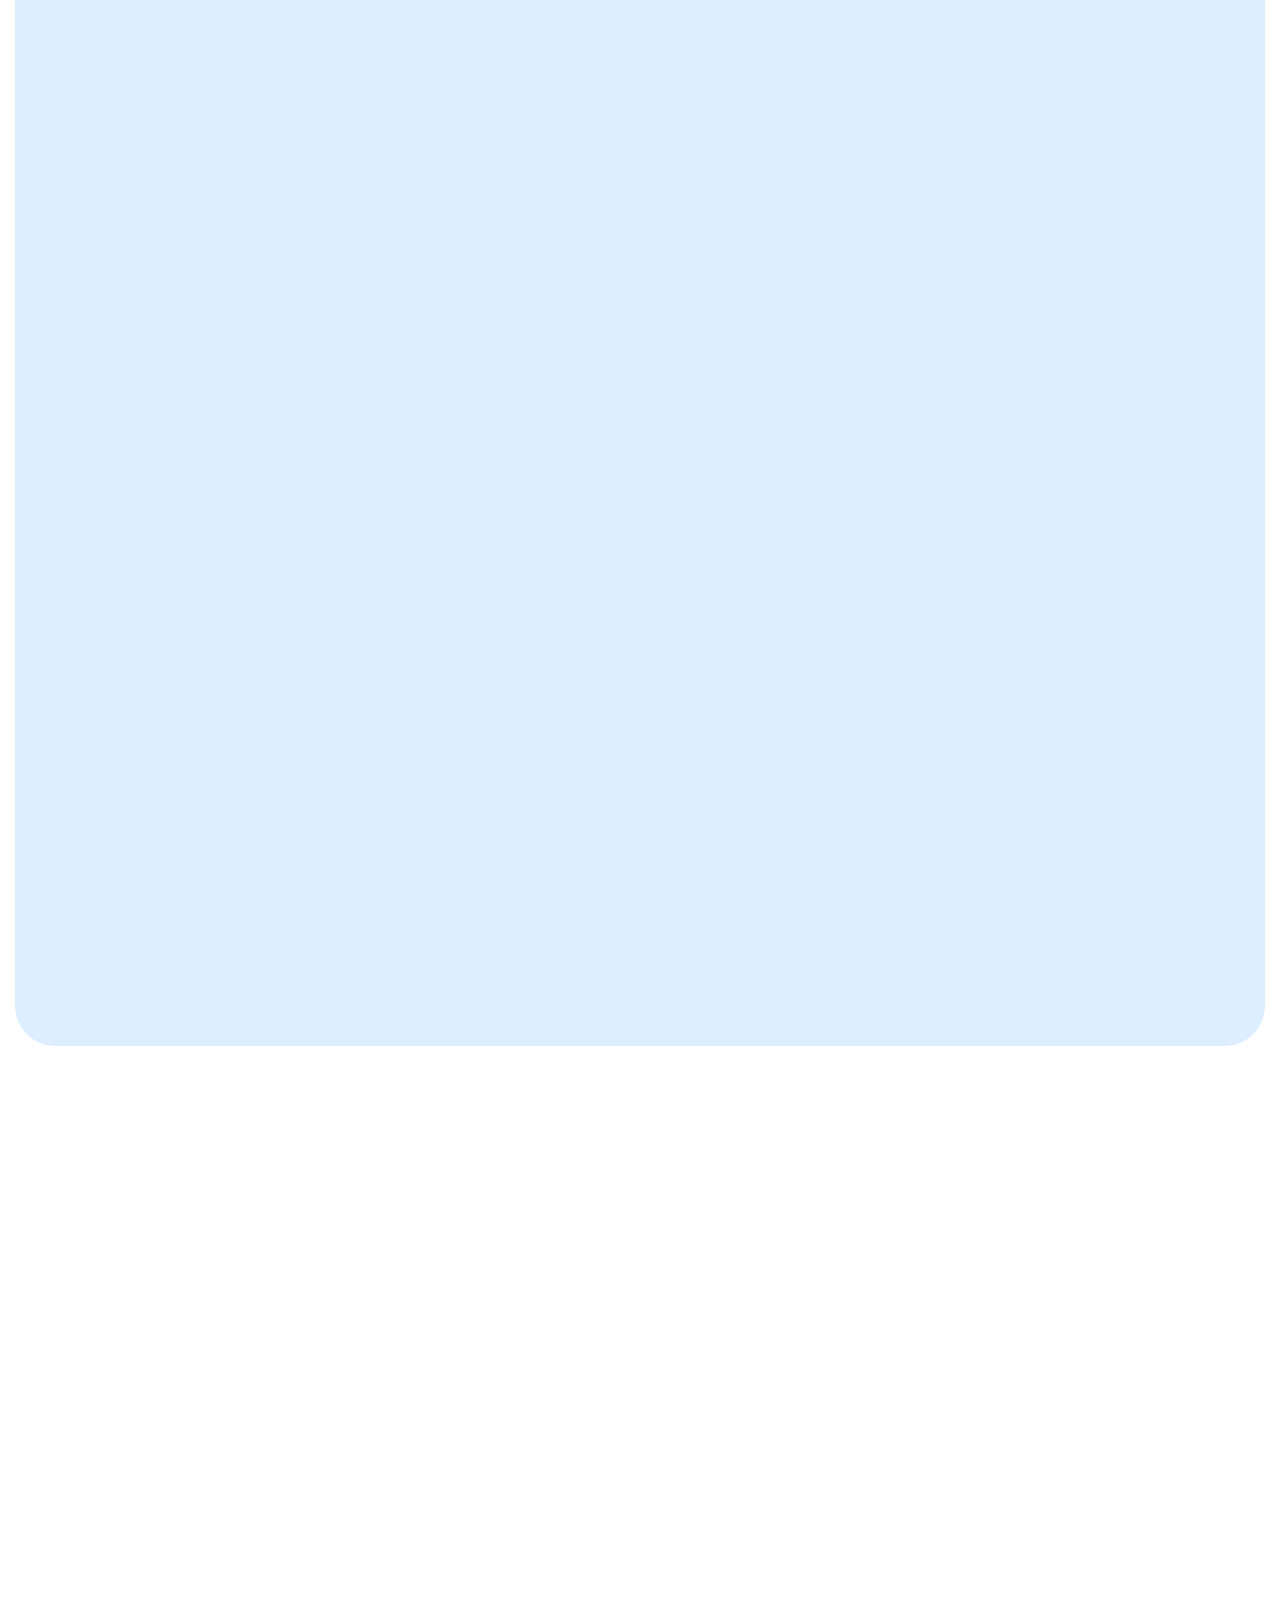
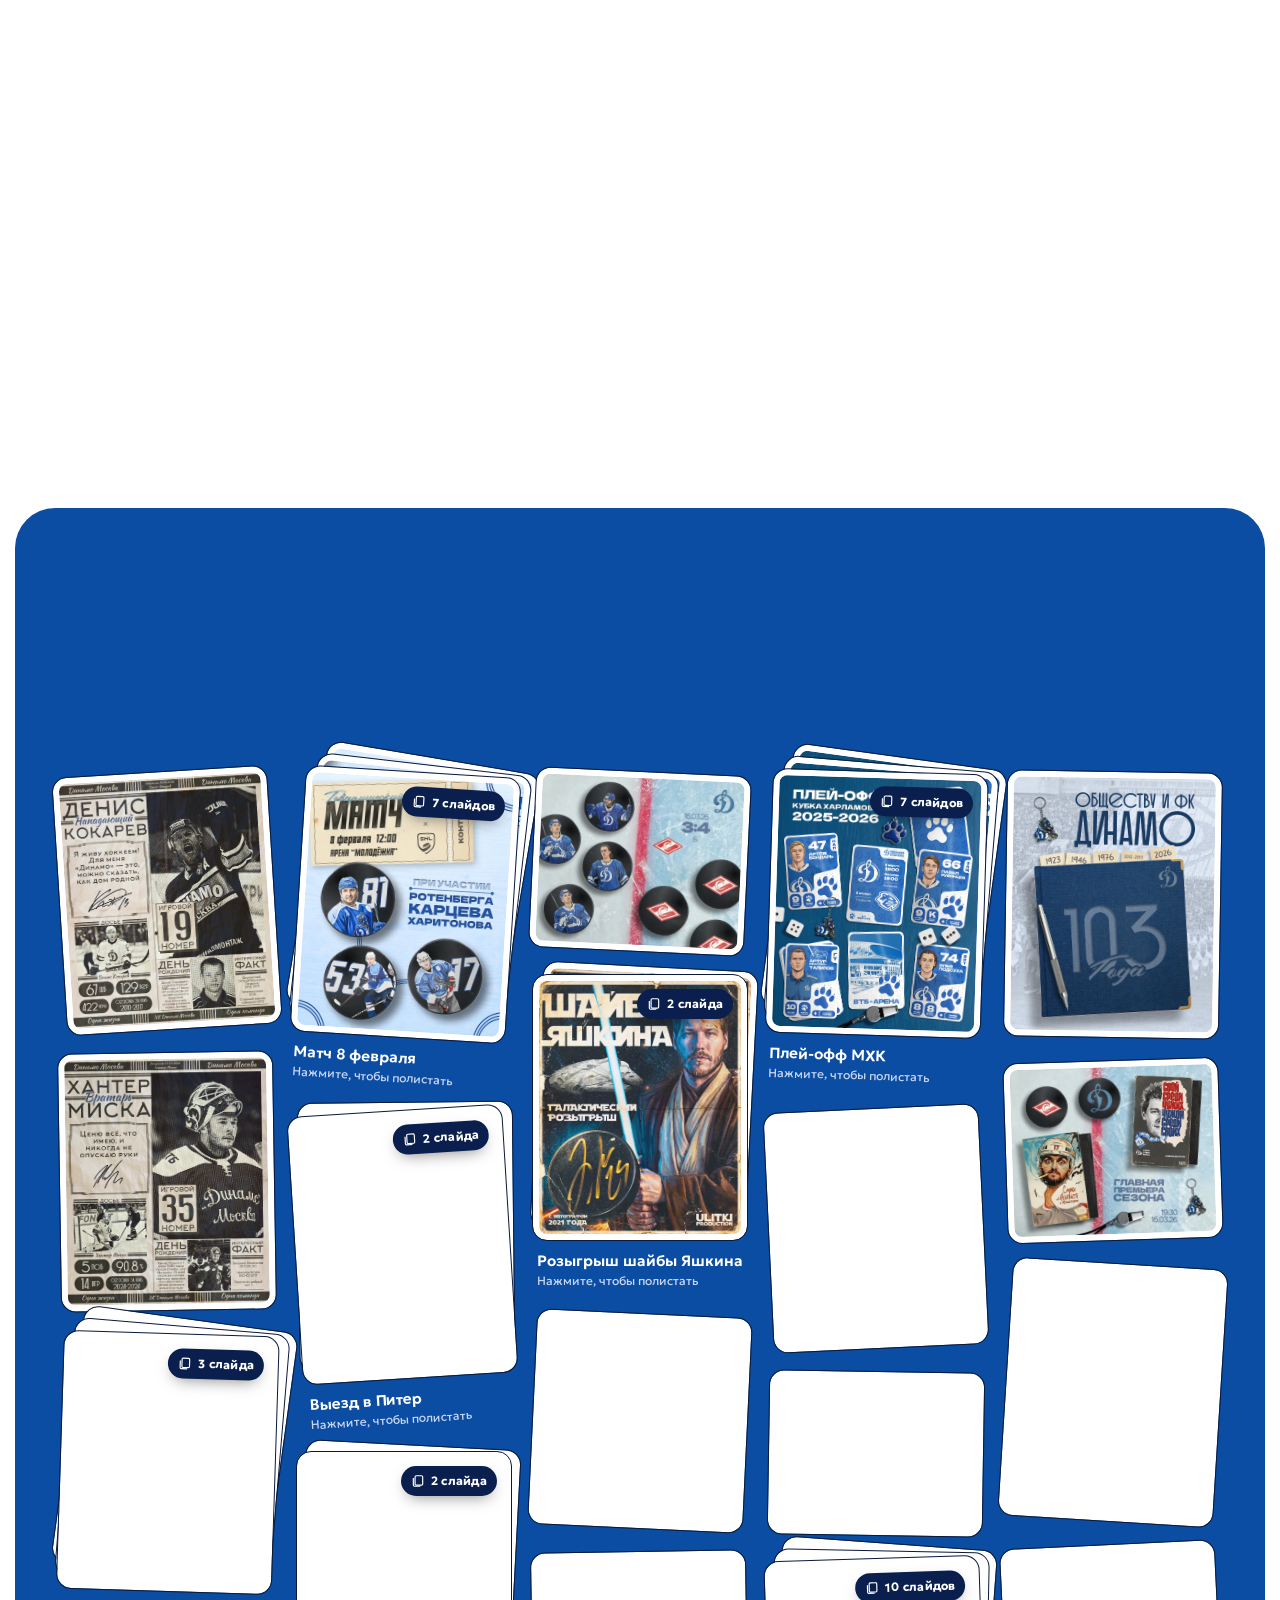
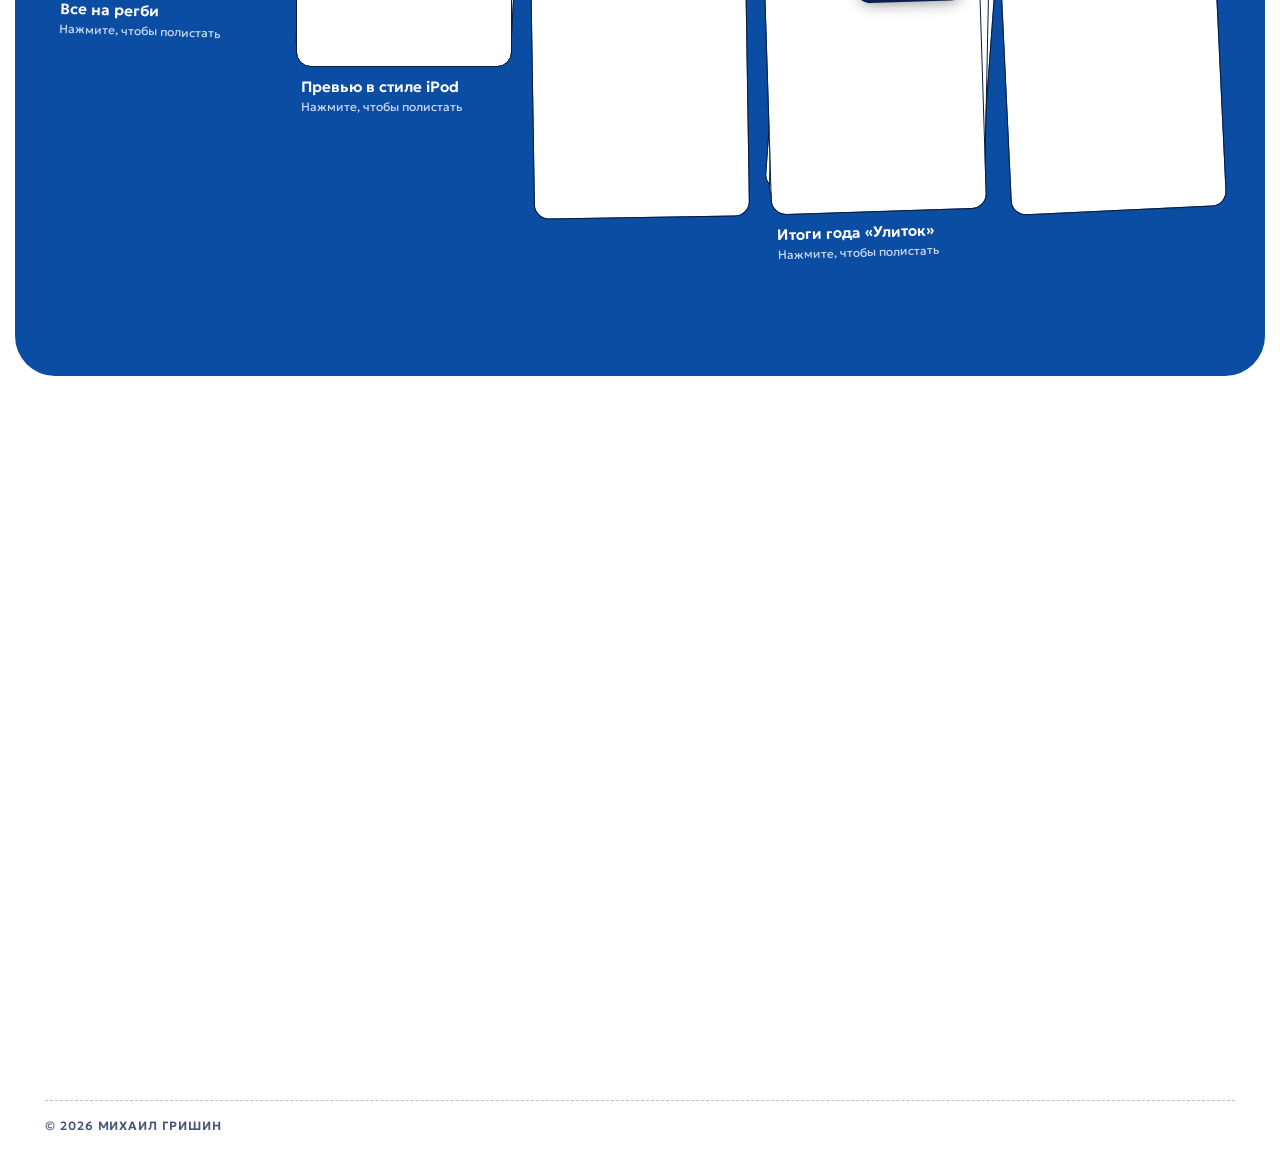
==== commit 2160e9ee: "Нейросети, ссылки на Диск: боты и анимация плашек Co-Authored-By: Claude Opus 5.5 <noreply@anthropic" ====
--- a/index.html
+++ b/index.html
@@ -136,7 +136,7 @@
         <li class="sk rv">
           <h3>Моушн</h3>
           <p>Анимирую графику в Figma Motion: тестовые плашки к матчу, анимация для проекта ко Дню борьбы с лейкозом.</p>
-          <div class="sk-in"><a href="projects/den-borby-s-leykozom.html">День борьбы с лейкозом</a><span>Плашки к матчу</span></div>
+          <div class="sk-in"><a href="projects/den-borby-s-leykozom.html">День борьбы с лейкозом</a><a href="https://disk.yandex.ru/d/0Vgq59SjQ0tDLA" target="_blank" rel="noopener">Плашки к матчу</a></div>
         </li>
         <li class="sk rv">
           <h3>Код</h3>
@@ -151,7 +151,7 @@
           <li class="tool"><b>Photoshop</b><span>Первичная обработка фотографий и ретушь.</span></li>
           <li class="tool"><b>Illustrator</b><span>Подготовка макетов к печати.</span></li>
           <li class="tool"><b>HTML/CSS и Python</b><span>Вёрстка, Telegram-боты и сервисы.</span></li>
-          <li class="tool"><b>Нейросети</b><span>Claude: вёрстка и код, в том числе для этого сайта.</span></li>
+          <li class="tool"><b>Нейросети</b><span>Claude: вёрстка и код, в том числе для этого сайта. Nano Banana и GPT Image: работа с изображениями.</span><i>Claude</i><i>Nano Banana</i><i>GPT Image</i></li>
         </ul>
       </div>
     </div>
@@ -240,7 +240,7 @@
       <ul class="xp-grid">
         <li class="xp-c xp-bot rv"><div class="xp-tx"><span class="xp-k">Telegram-бот</span><h3>Финал Кубка России по регби</h3><p>Бот для заявок на билеты на финал.</p><div class="xp-n"><b>100+</b><span>заявок</span></div><div class="xp-n"><b>300</b><span>мест: забили сектор</span></div><a class="xp-go" href="https://t.me/ulitki_info_bot" target="_blank" rel="noopener">@ulitki_info_bot</a></div><figure class="xp-st" style="--r:-4deg"><img src="assets/img/feed/regbi-cover.webp" alt="Афиша «Все на регби»" width="1000" height="1211" loading="lazy" data-zoom="xp-regbi-cover"></figure></li>
         <li class="xp-c xp-bot rv" style="--d:1"><div class="xp-tx"><span class="xp-k">Telegram-бот</span><h3>Выезд в Санкт&#8209;Петербург</h3><p>Сбор и подтверждение заявок на выездной матч.</p><div class="xp-n"><b>1</b><span>полный автобус</span></div><a class="xp-go" href="https://t.me/ulitki_fan_bot" target="_blank" rel="noopener">@ulitki_fan_bot</a></div><figure class="xp-st" style="--r:4deg"><img src="assets/img/feed/nikonov.webp" alt="Афиша выезда в Питер" width="873" height="1100" loading="lazy" data-zoom="xp-nikonov"></figure></li>
-        <li class="xp-do rv" style="--d:2"><span class="xp-dt">Что делал</span><ul><li>Сборка бота</li><li>Запуск на сервере</li><li>Администрирование</li><li>Роли</li><li>Полное оформление</li></ul><p>Всё в сжатые сроки, и всё работало в штатном режиме.</p></li>
+        <li class="xp-do rv" style="--d:2"><span class="xp-dt">Что делал</span><ul><li>Сборка бота</li><li>Запуск на сервере</li><li>Администрирование</li><li>Роли</li><li>Полное оформление</li></ul><p>Всё в сжатые сроки, и всё работало в штатном режиме.</p><a class="xp-disk" href="https://disk.yandex.ru/d/wn0yEdZs2_RmUg" target="_blank" rel="noopener">Оформление ботов на Яндекс Диске</a></li>
       </ul>
       <div class="xp-op rv"><span class="xp-k">Веб-приложение</span><h3>«Операторская»</h3><p>Сервис для работы на наших матчах.</p></div>
     </div>
--- a/assets/css/site.css
+++ b/assets/css/site.css
@@ -786,3 +786,8 @@
 @media (hover:hover) and (pointer:fine){.xp-bot:hover .xp-st{transform:rotate(calc(var(--r) * -.5)) translate(-6px,-10px) scale(1.03);box-shadow:0 30px 40px -18px rgba(0,0,0,.5),0 0 0 1px rgba(0,0,0,.06)}}
 @media (prefers-reduced-motion:reduce){.xp-st{transition:none}}
 @media (max-width:560px){.xp-bot{grid-template-columns:1fr}.xp-st{order:-1;width:64%;justify-self:center;margin:6px 0 10px;padding:6px;border-radius:14px}.xp-st img{border-radius:9px}}
+.xp-disk{grid-column:1/-1;justify-self:start;display:inline-flex;align-items:center;gap:8px;padding:10px 18px;border-radius:999px;background:#fff;color:var(--blue);font-weight:700;font-size:14px;text-decoration:none;transition:transform 300ms var(--ease)}
+.xp-disk::after{content:"↗"}
+@media (hover:hover){.xp-disk:hover{transform:translateY(-2px)}}
+.xp-disk:focus-visible{outline:2px solid #fff;outline-offset:3px}
+@media (max-width:900px){.xp-disk{justify-self:stretch;justify-content:center}}
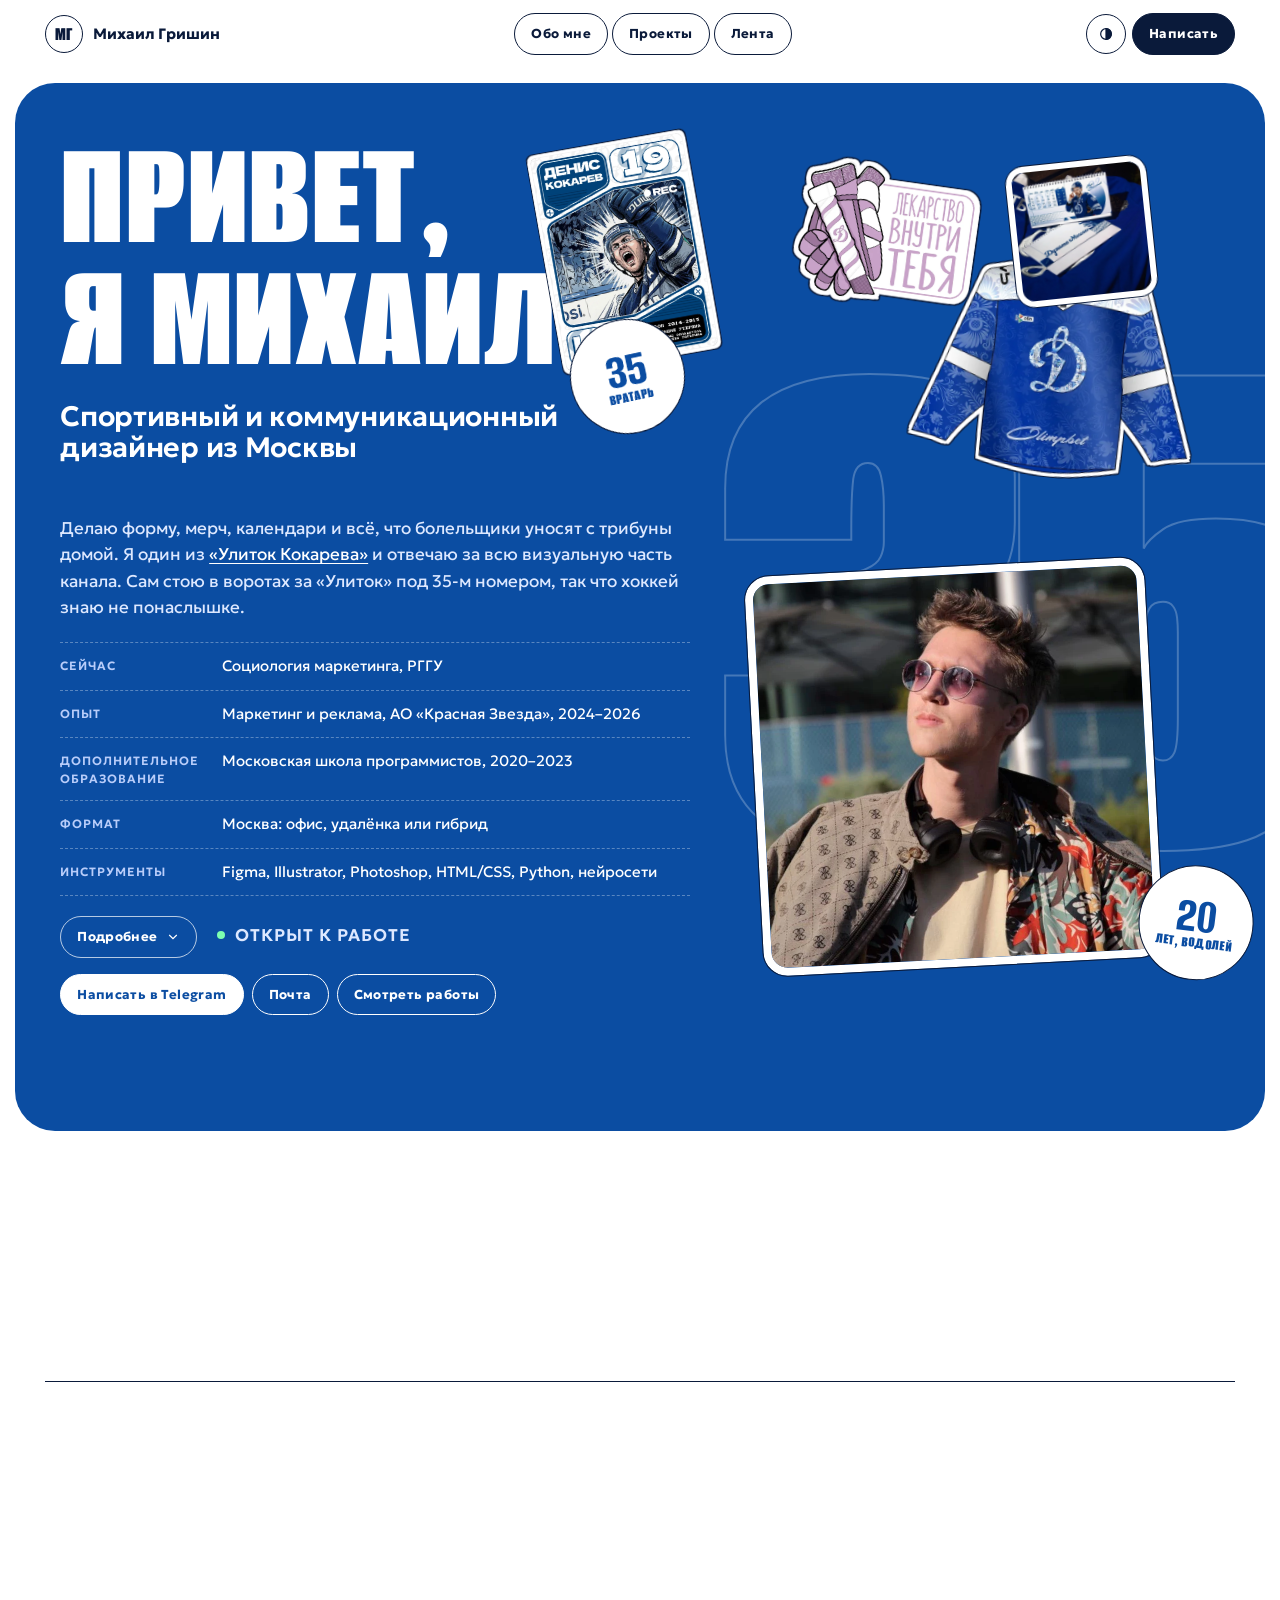
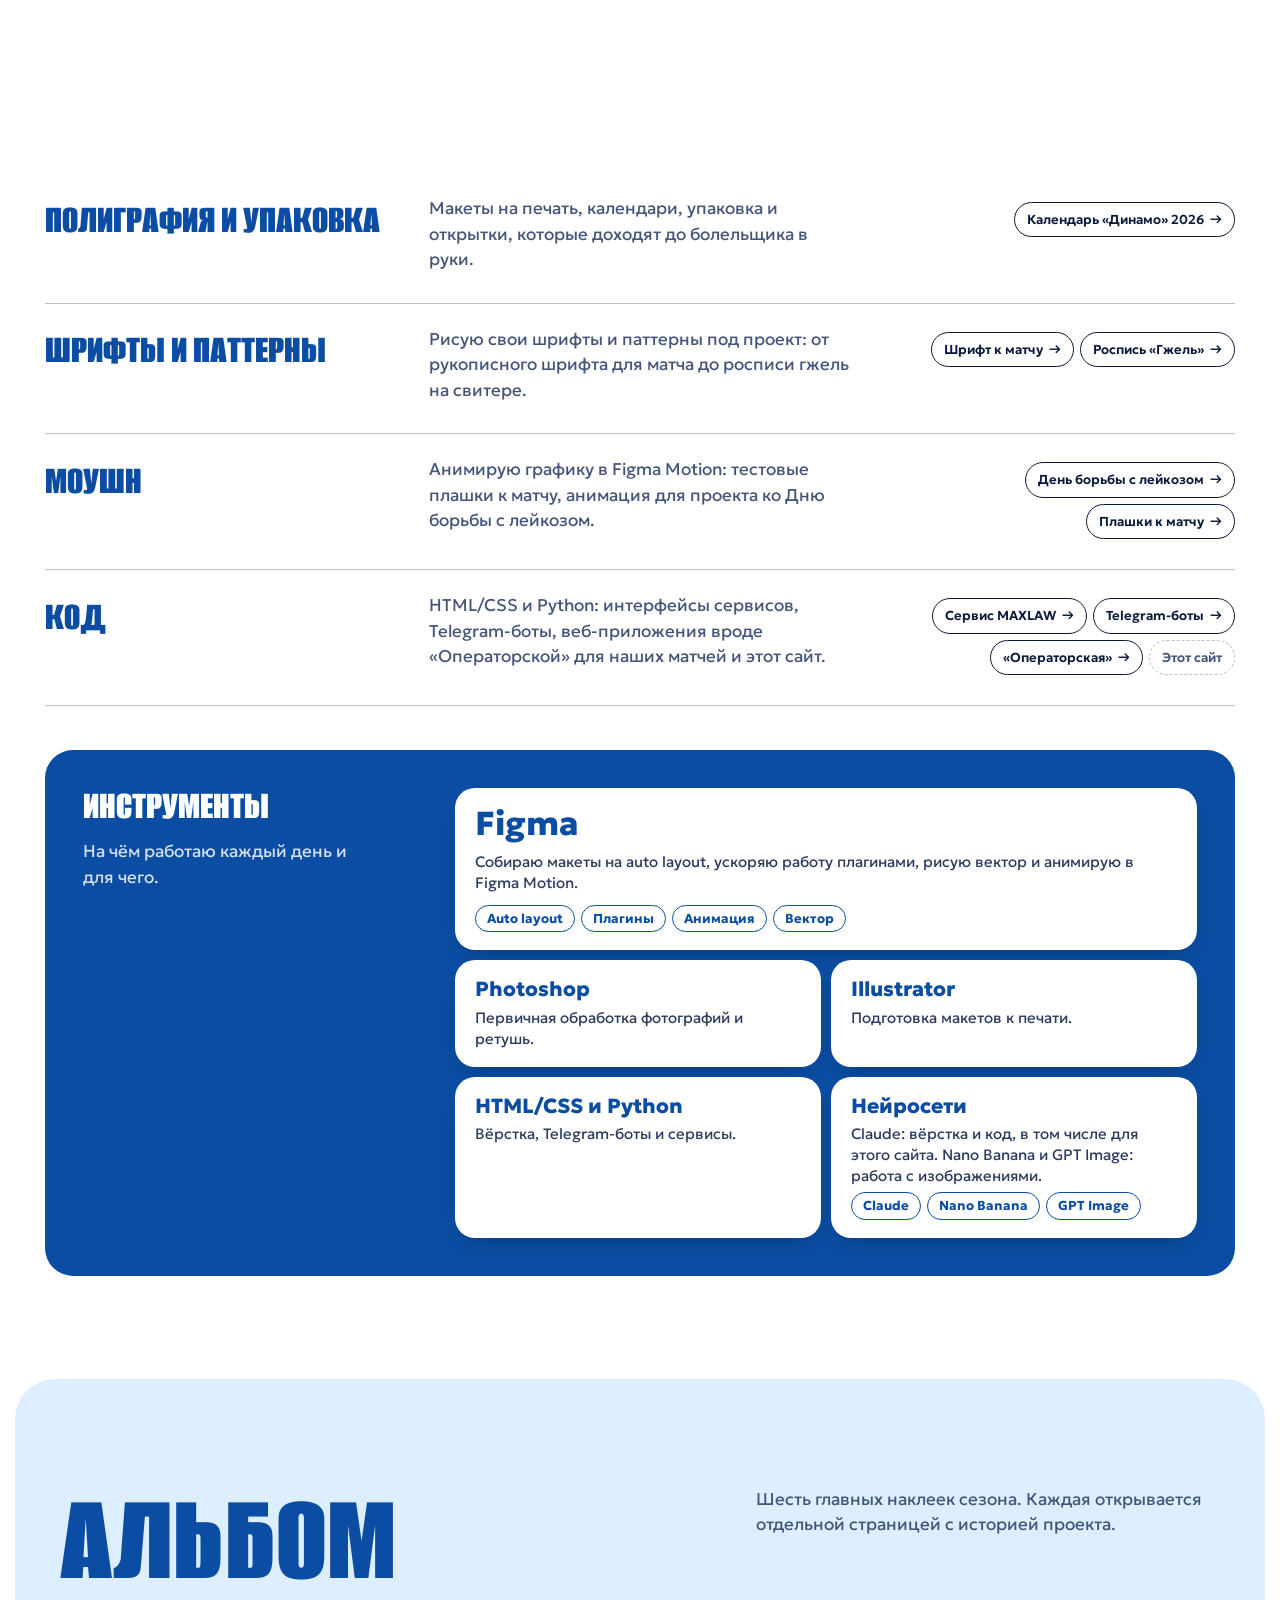
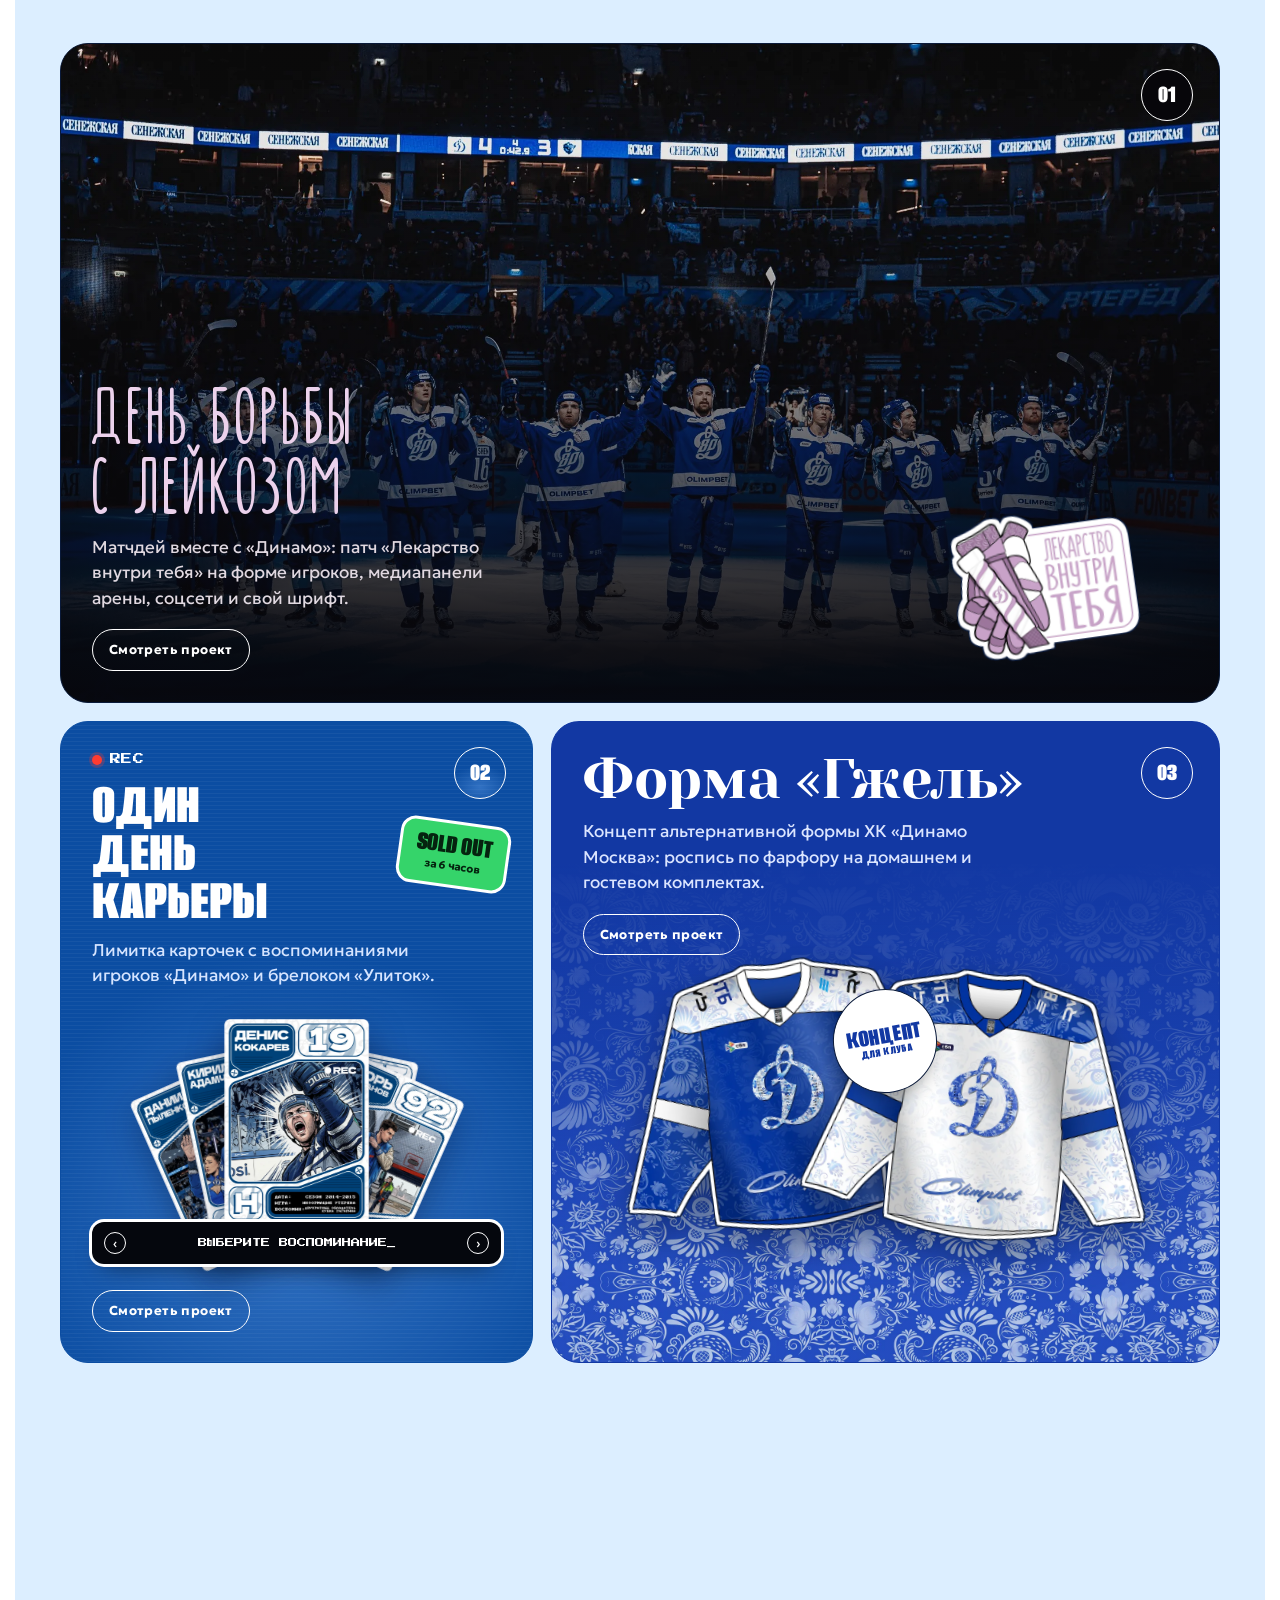
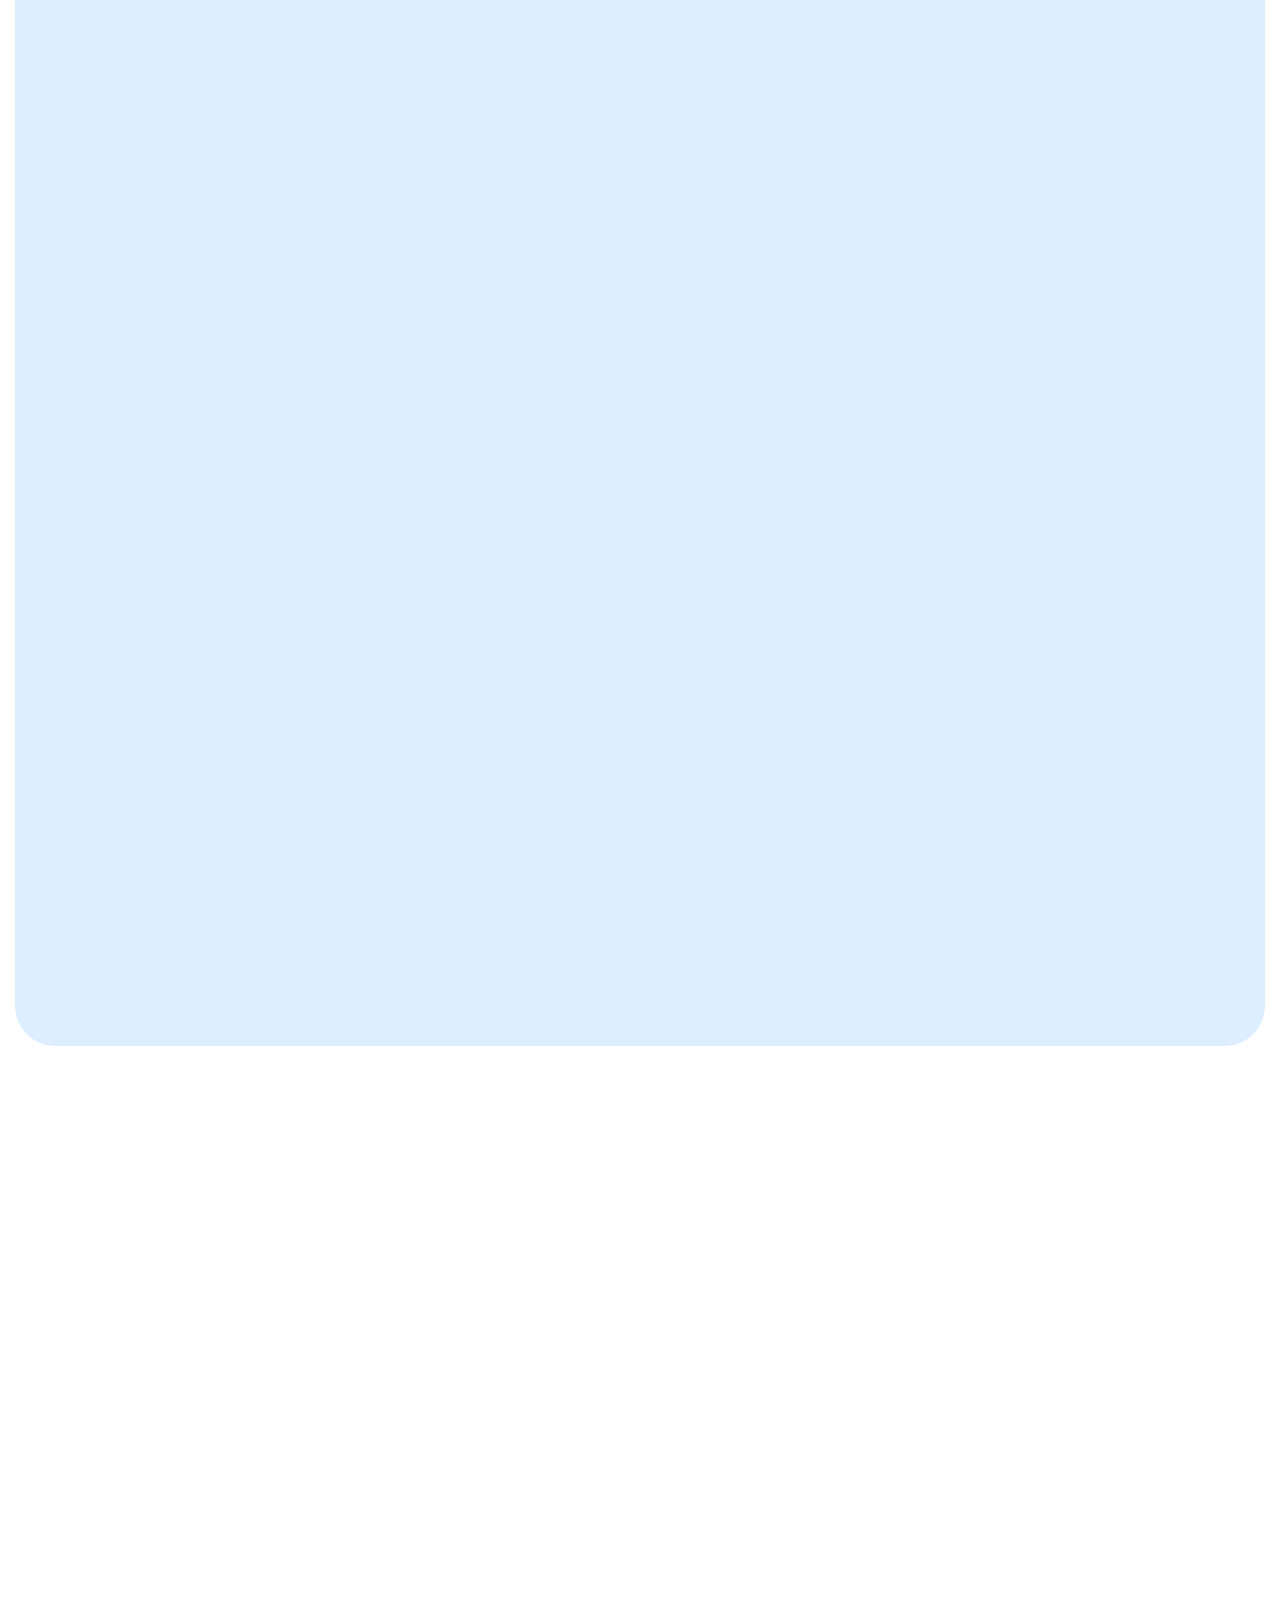
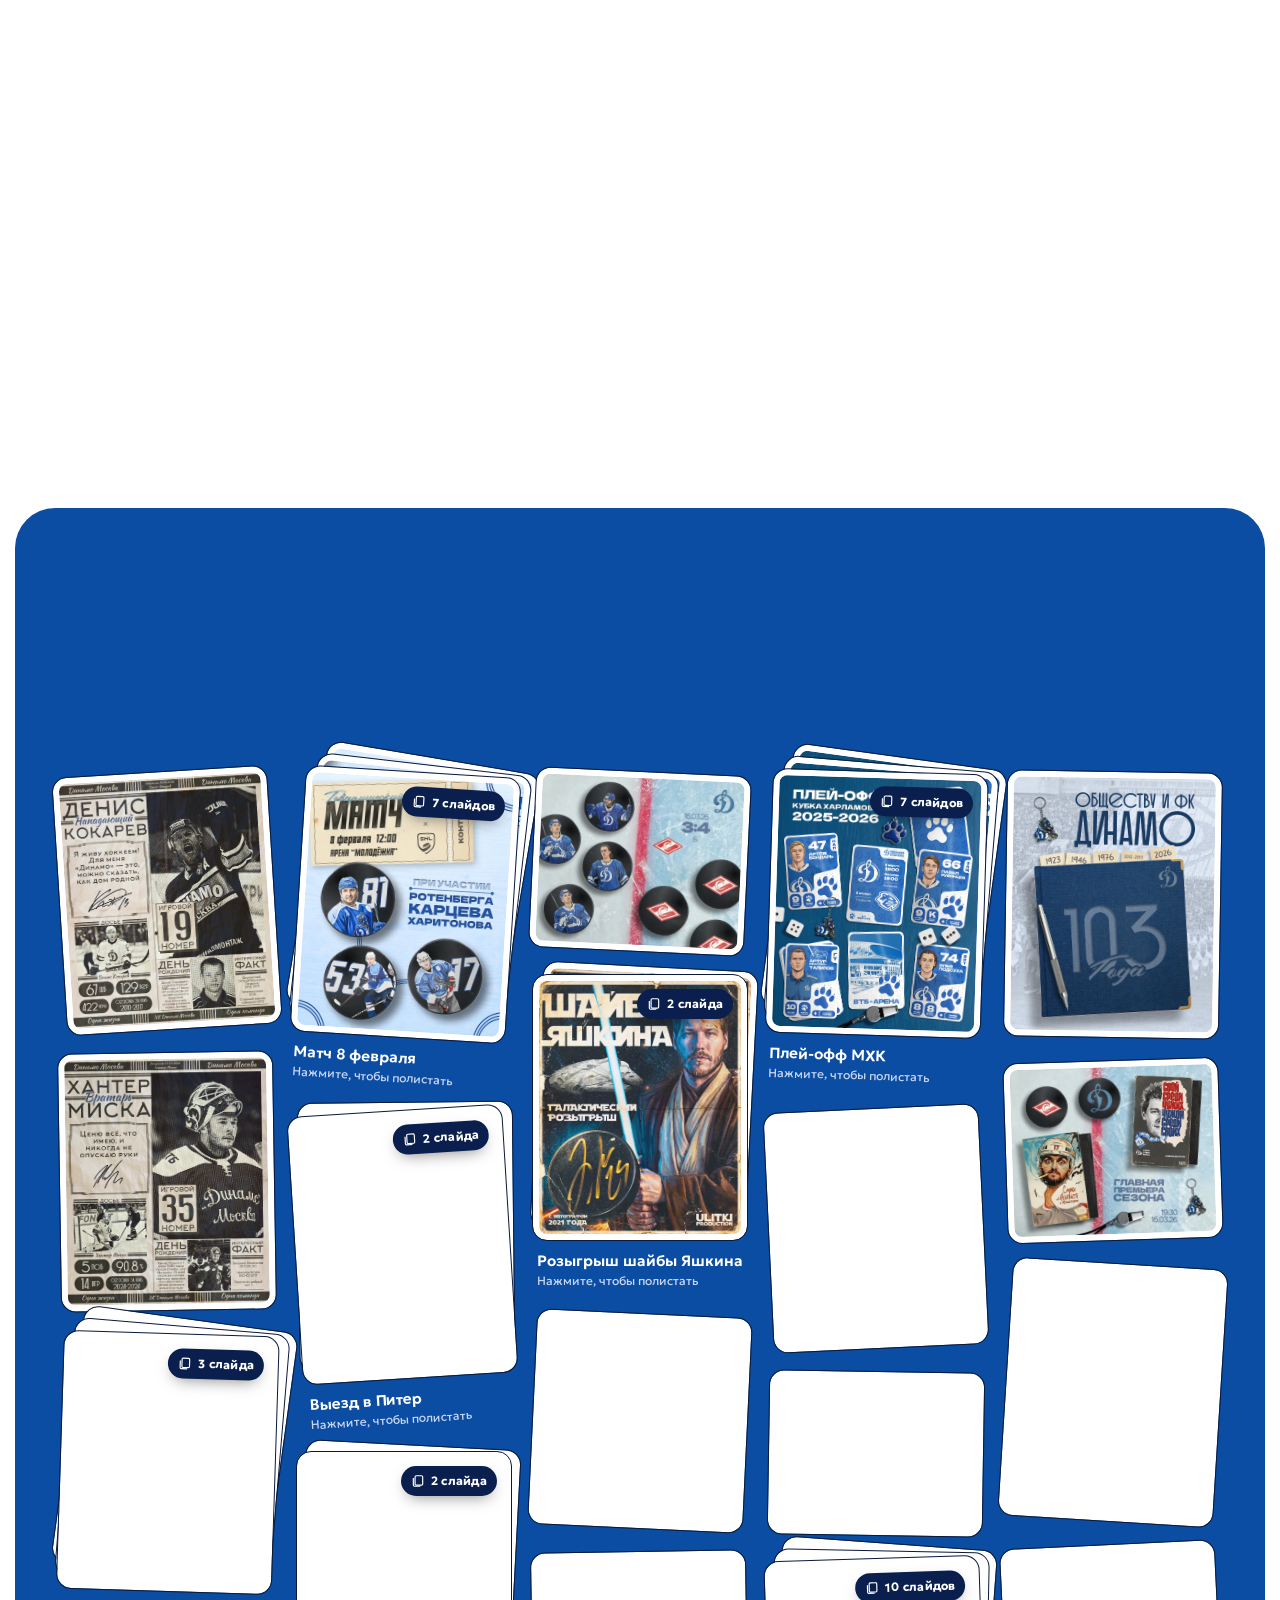
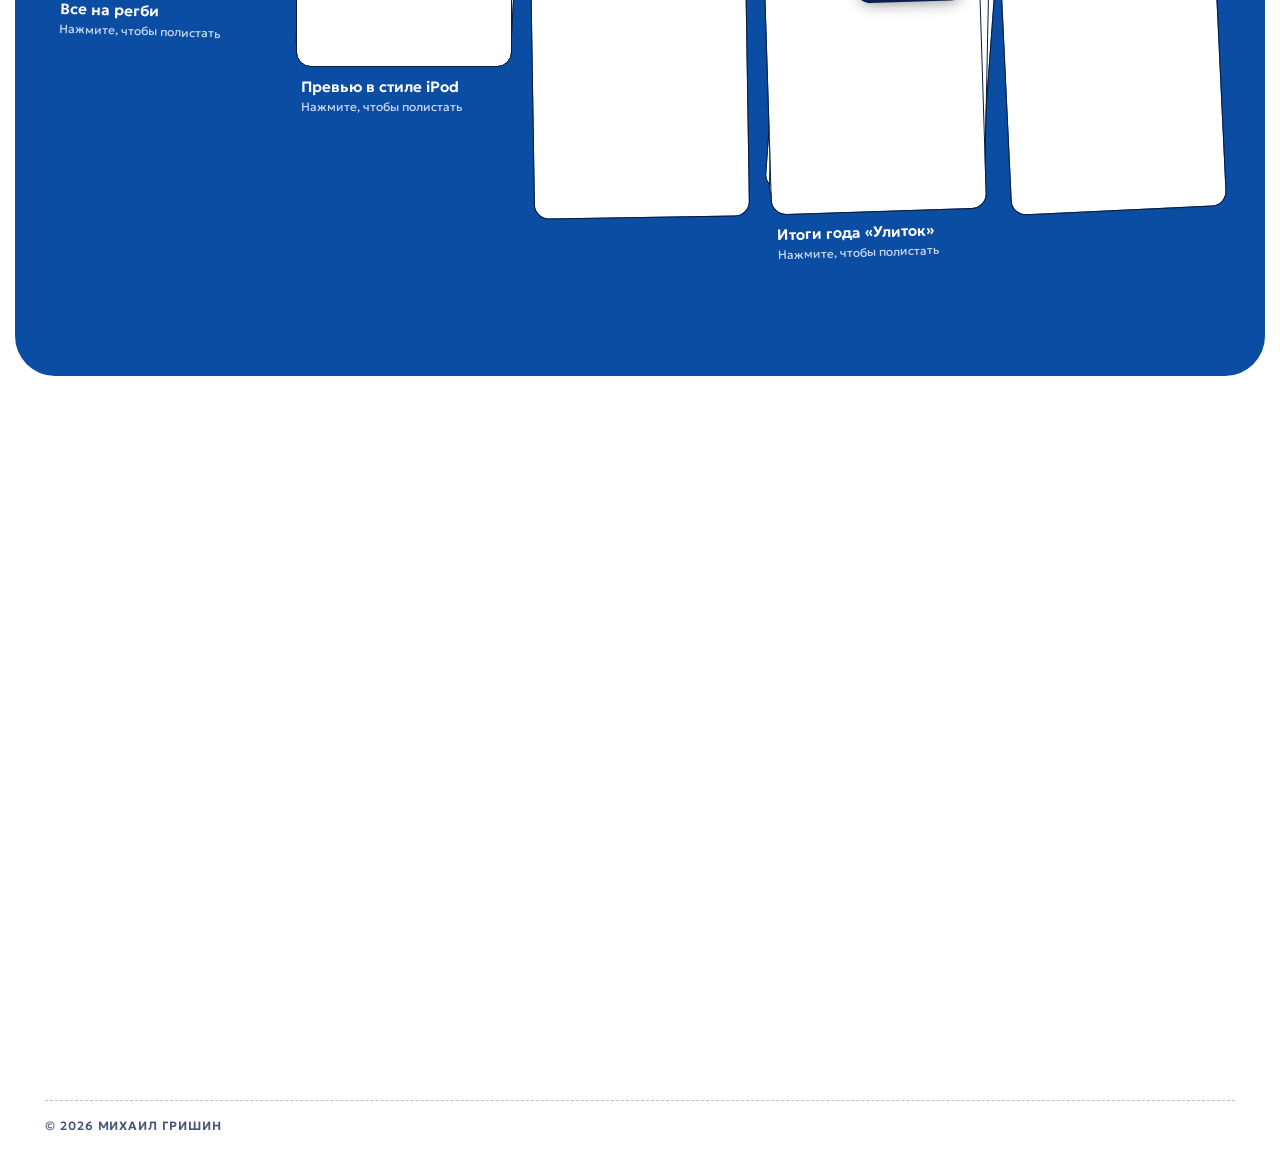
==== commit 4f6bb8f7: "Счётчик Яндекс Метрики 113673625 на всех страницах Co-Authored-By: Claude Opus 5.5 <noreply@anthropi" ====
--- a/index.html
+++ b/index.html
@@ -26,8 +26,21 @@
 <link rel="preconnect" href="https://fonts.gstatic.com" crossorigin>
 <link rel="stylesheet" href="https://fonts.googleapis.com/css2?family=Alumni+Sans:wght@900&family=Geologica:wght@400..700&family=PT+Serif:ital@1&family=Press+Start+2P&family=Yeseva+One&family=Russo+One&display=swap">
 <link rel="stylesheet" href="assets/css/site.css?v=20261003">
+<!-- Yandex.Metrika counter -->
+<script type="text/javascript">
+    (function(m,e,t,r,i,k,a){
+        m[i]=m[i]||function(){(m[i].a=m[i].a||[]).push(arguments)};
+        m[i].l=1*new Date();
+        for (var j = 0; j < document.scripts.length; j++) {if (document.scripts[j].src === r) { return; }}
+        k=e.createElement(t),a=e.getElementsByTagName(t)[0],k.async=1,k.src=r,a.parentNode.insertBefore(k,a)
+    })(window, document,'script','https://mc.yandex.ru/metrika/tag.js?id=113673625', 'ym');
+
+    ym(113673625, 'init', {ssr:true, webvisor:true, clickmap:true, ecommerce:"dataLayer", referrer: document.referrer, url: location.href, accurateTrackBounce:true, trackLinks:true});
+</script>
+<!-- /Yandex.Metrika counter -->
 </head>
 <body>
+<noscript><div><img src="https://mc.yandex.ru/watch/113673625" style="position:absolute; left:-9999px;" alt="" /></div></noscript>
 <a class="skip" href="#main">Перейти к содержанию</a>
 
 
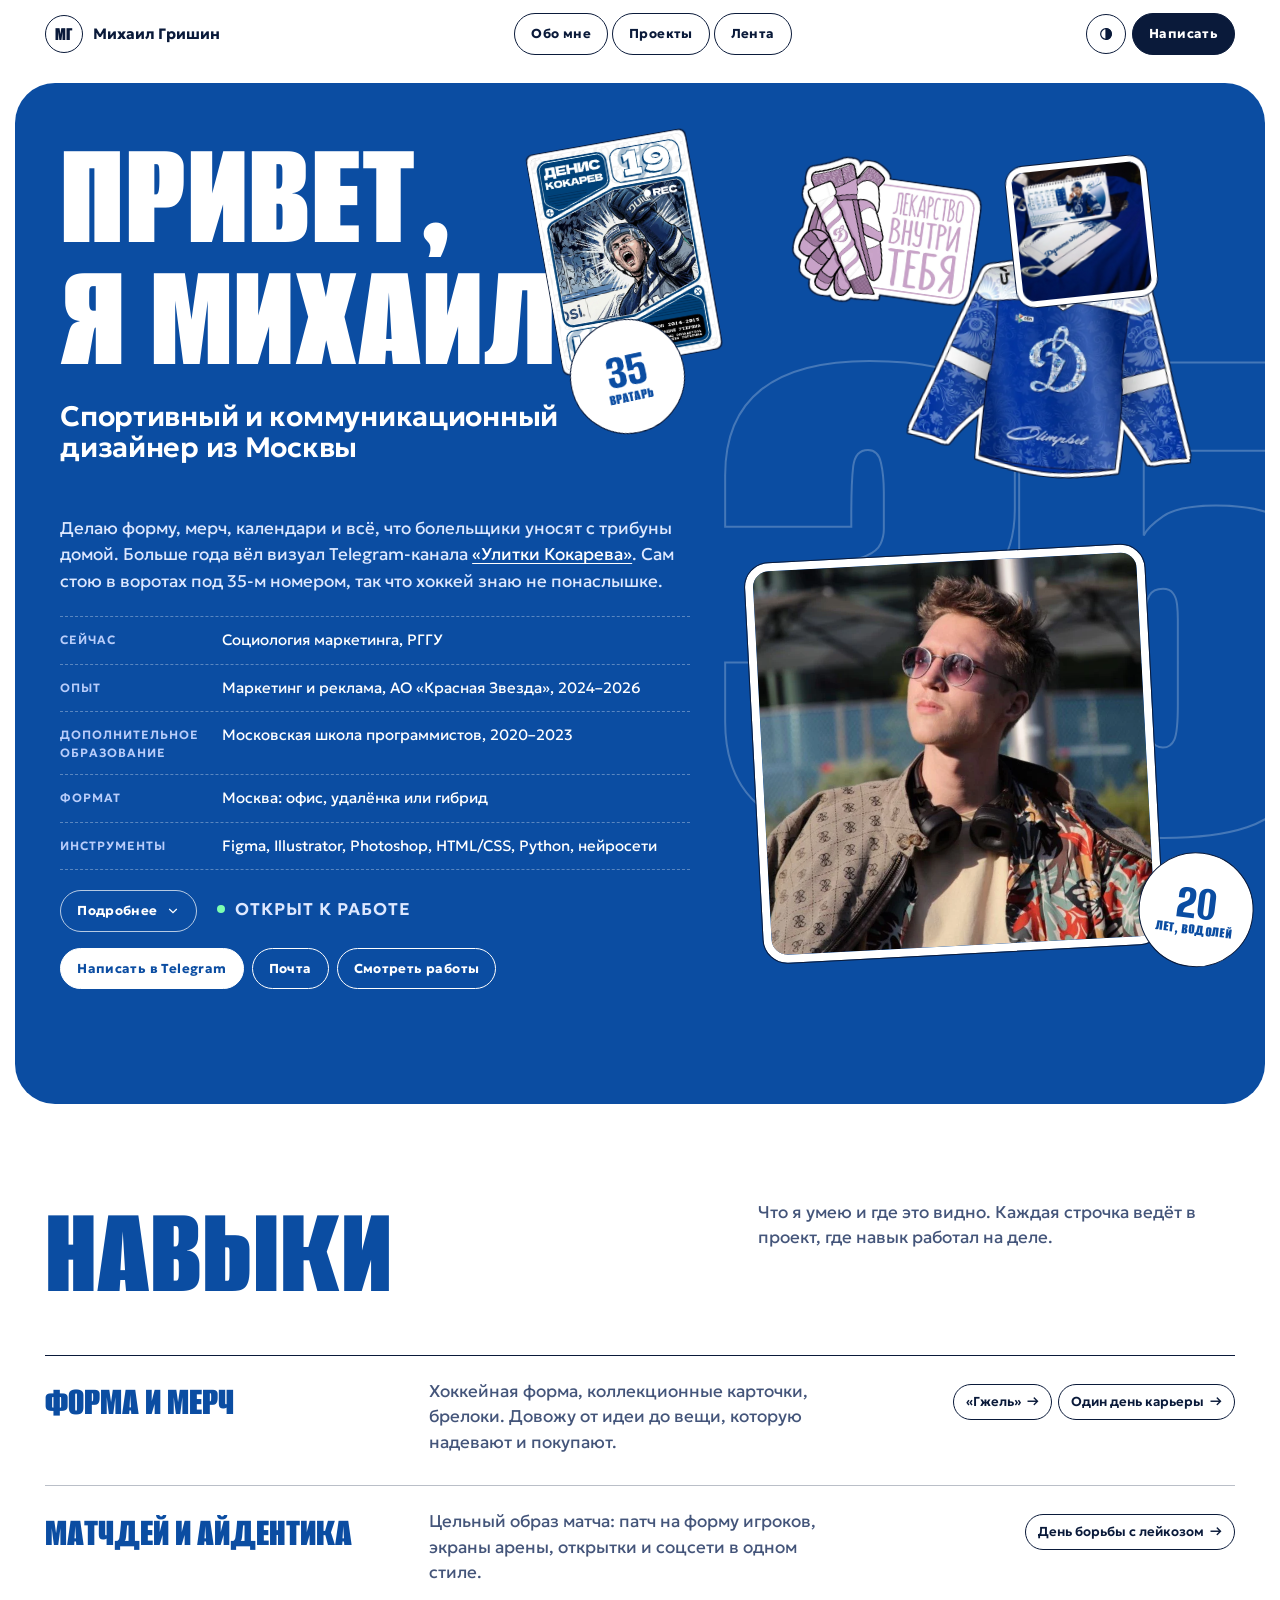
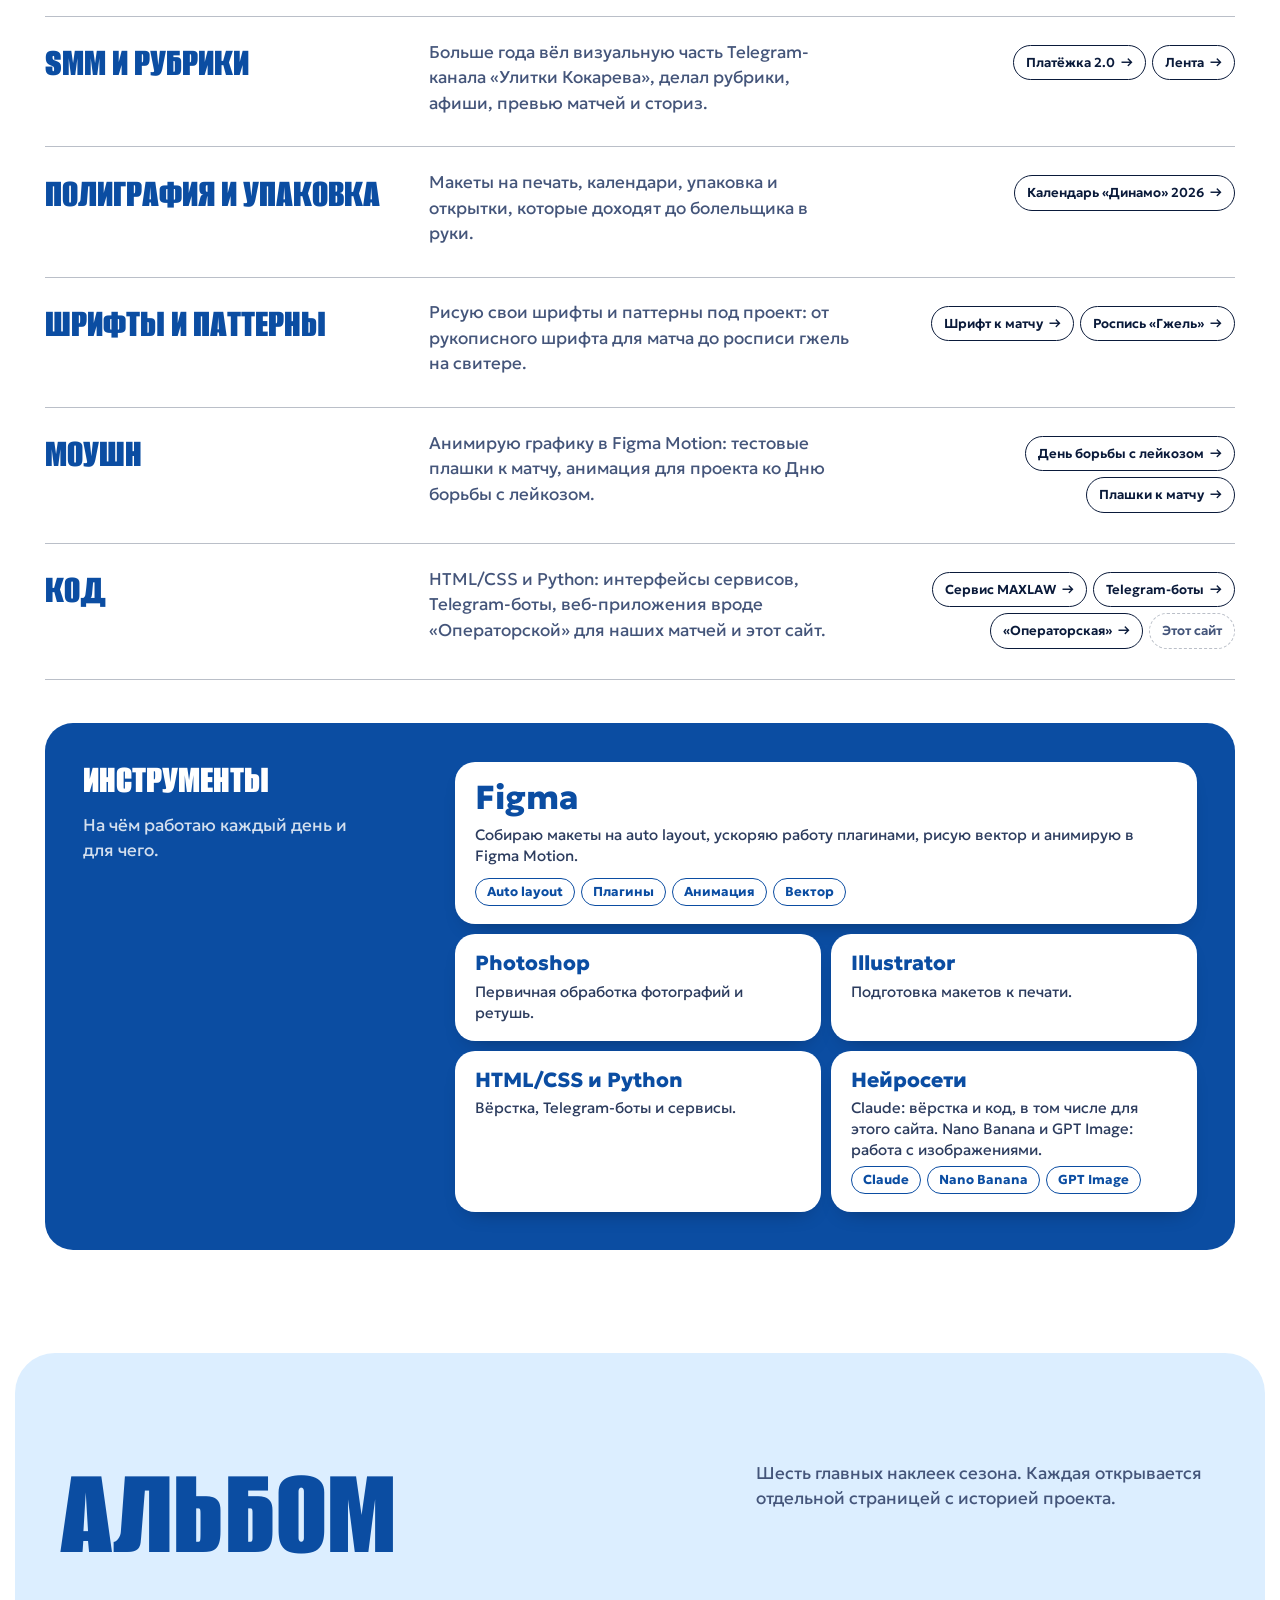
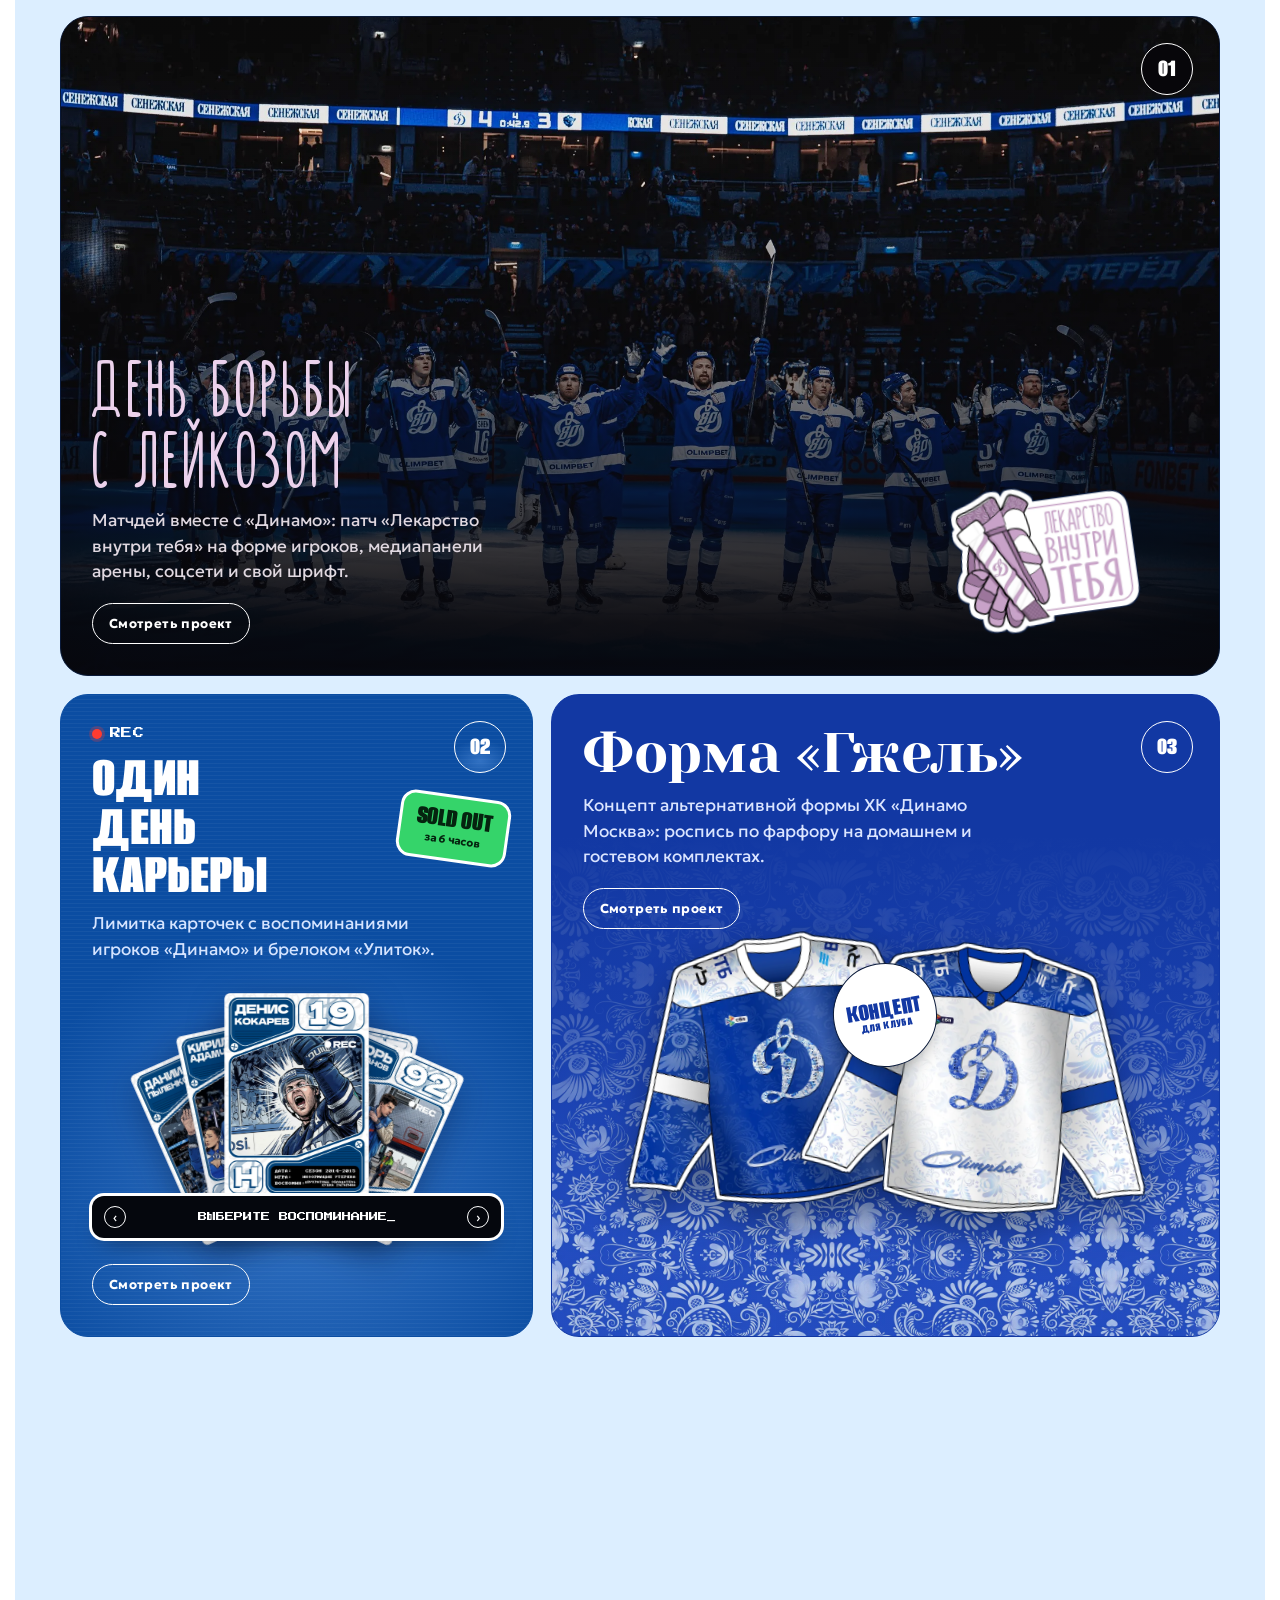
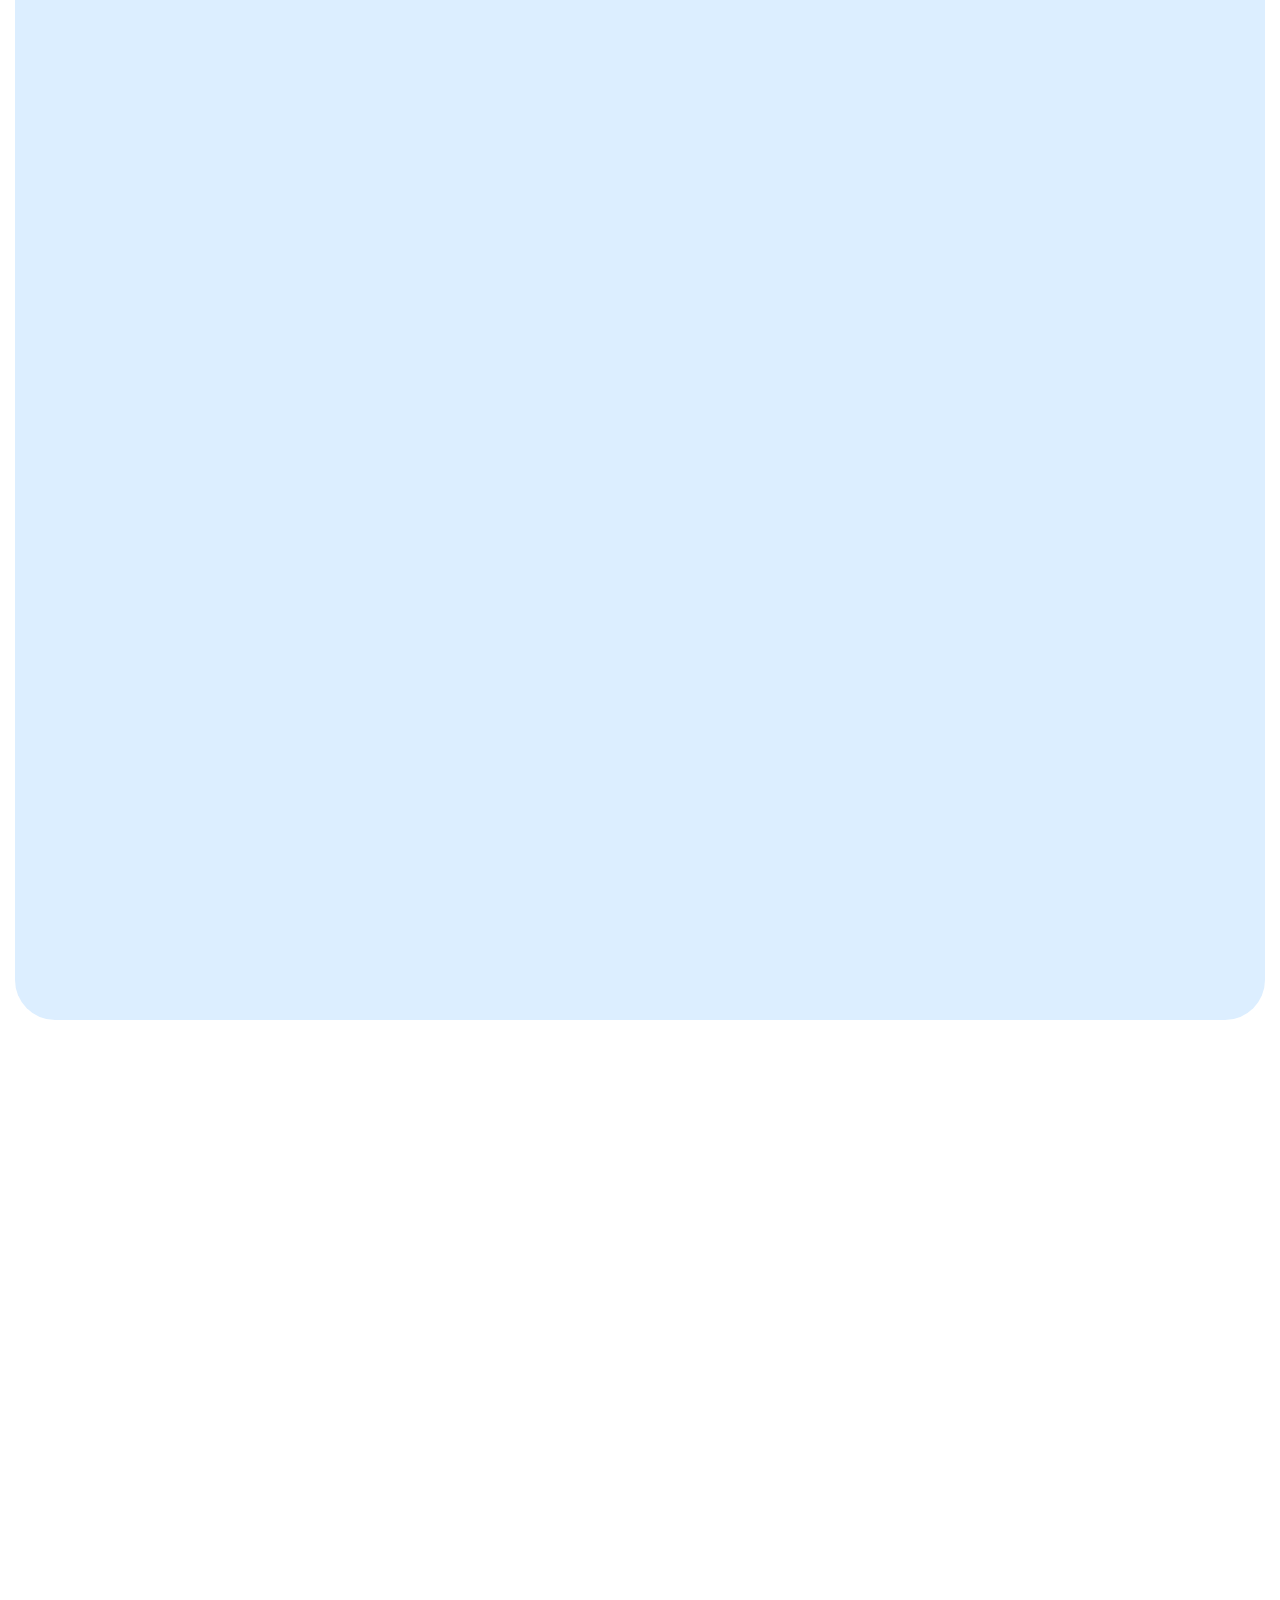
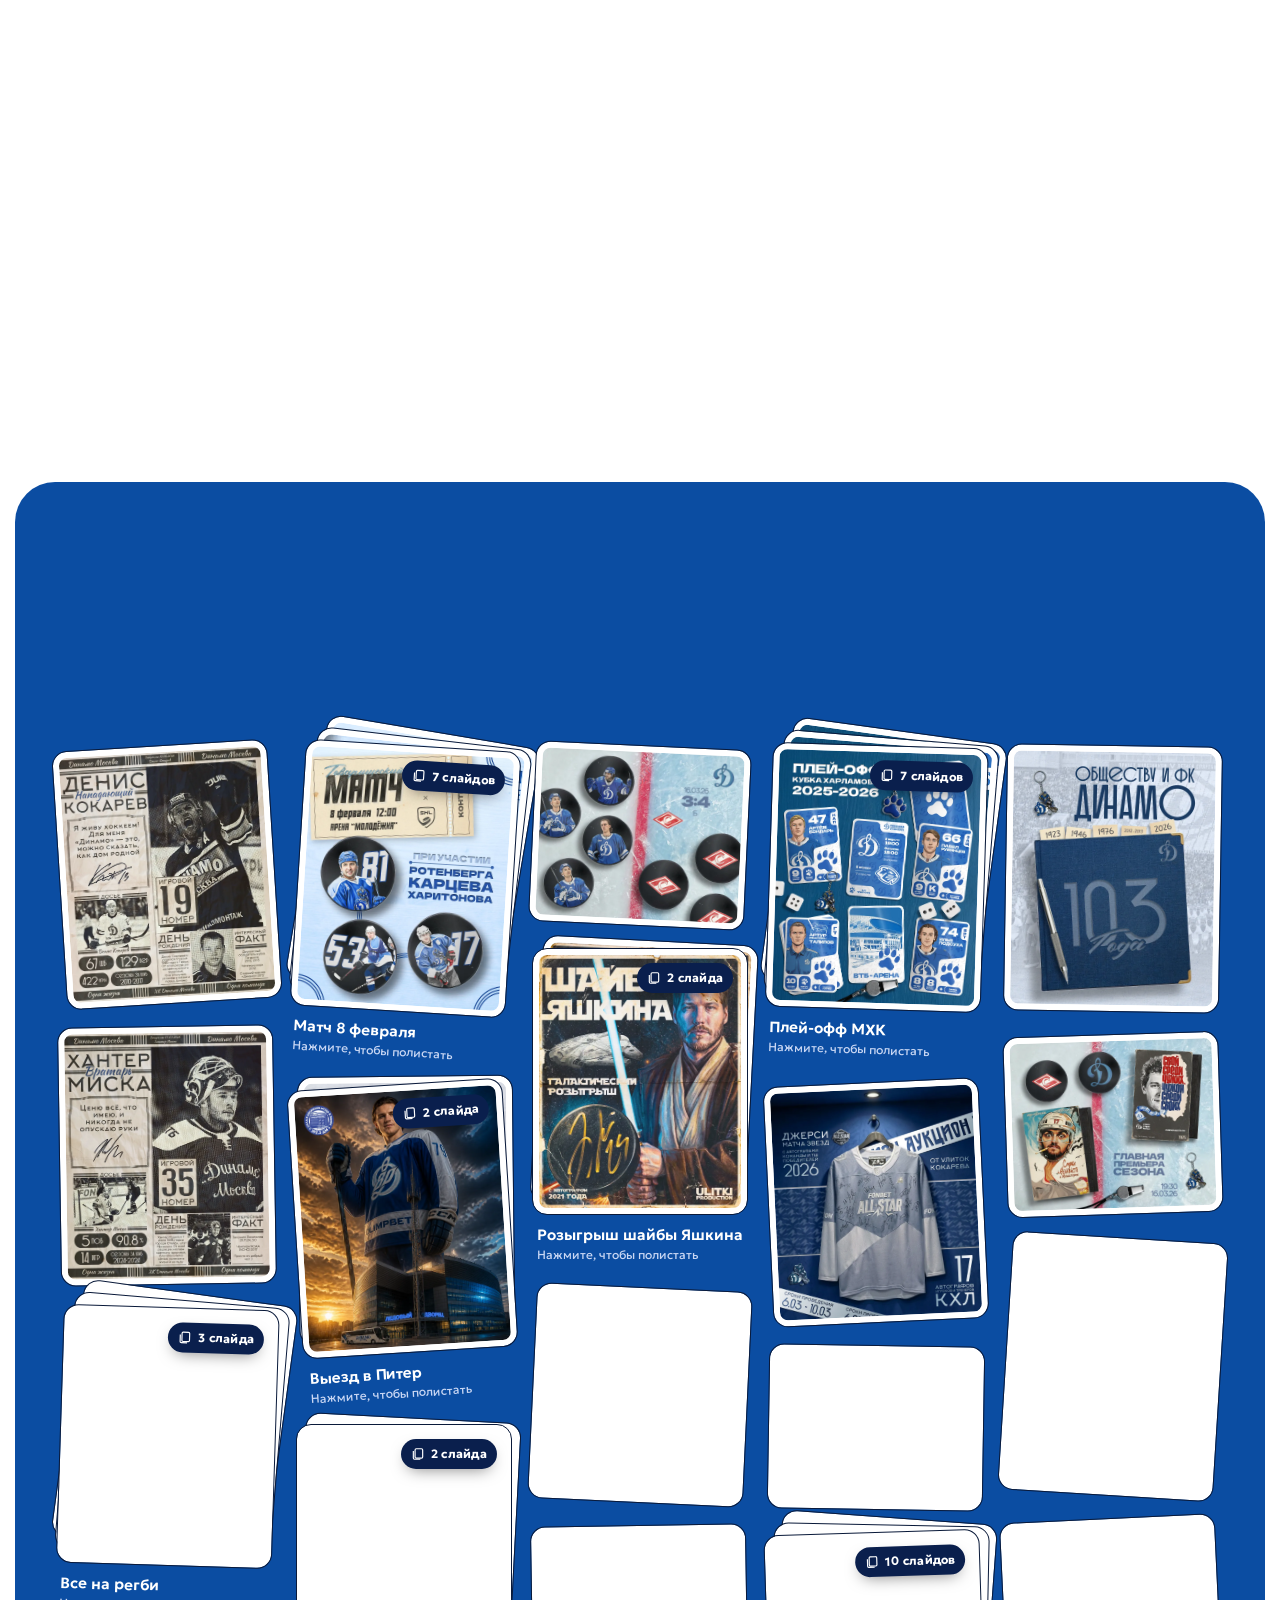
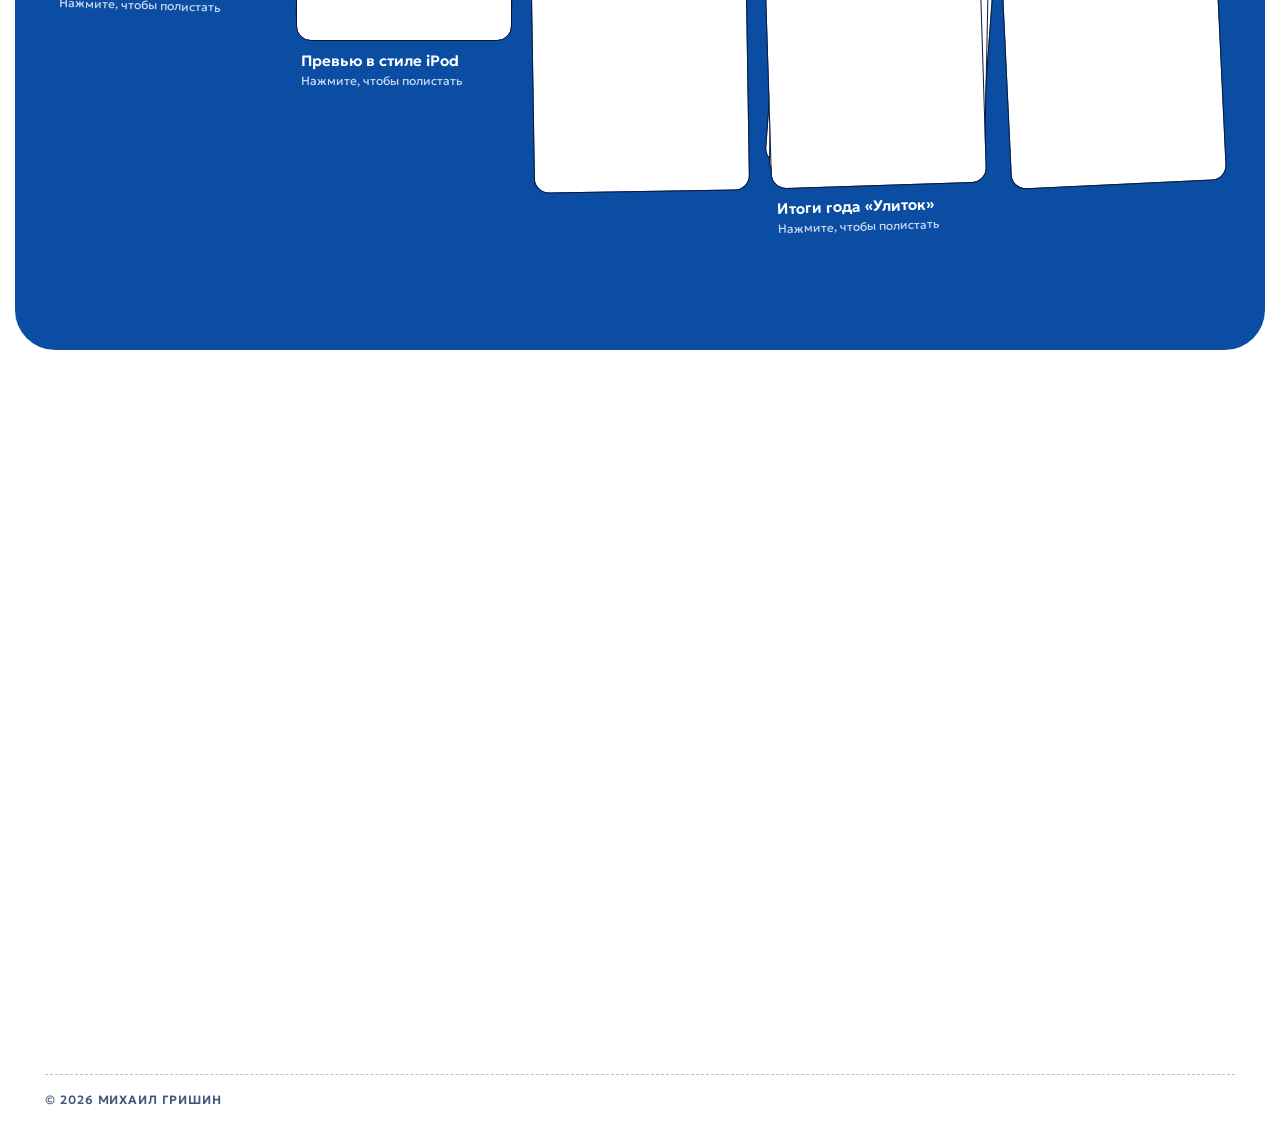
==== commit 2cba6ab4: "Улитки: прошедшее время, короче на главной, убрал ссылку на канал из контактов" ====
--- a/index.html
+++ b/index.html
@@ -4,9 +4,9 @@
 <meta charset="utf-8">
 <meta name="viewport" content="width=device-width, initial-scale=1, viewport-fit=cover">
 <title>Михаил Гришин — спортивный дизайнер</title>
-<meta name="description" content="Михаил Гришин, спортивный и коммуникационный дизайнер из Москвы. Форма, мерч, календари и оформление матчей для «Динамо» и «Улиток Кокарева».">
+<meta name="description" content="Михаил Гришин, спортивный и коммуникационный дизайнер из Москвы. Форма, мерч, календари и оформление матчей для «Динамо» и хоккейных медиа.">
 <meta property="og:title" content="Михаил Гришин — спортивный дизайнер">
-<meta property="og:description" content="Спортивный и коммуникационный дизайнер из Москвы: форма, мерч, календари и оформление матчей для «Динамо» и «Улиток Кокарева».">
+<meta property="og:description" content="Спортивный и коммуникационный дизайнер из Москвы: форма, мерч, календари и оформление матчей для «Динамо» и хоккейных медиа.">
 <meta property="og:url" content="https://m1shkan.github.io/">
 <link rel="canonical" href="https://m1shkan.github.io/">
 <meta property="og:type" content="website">
@@ -80,7 +80,7 @@
       <div class="hero-about" id="about">
         <div class="ha-photo rv"><figure class="photo"><img src="assets/img/home/me-portrait.webp" alt="Портрет Михаила в солнцезащитных очках" width="640" height="640"><div class="badge" aria-hidden="true"><b>20</b><small>лет, водолей</small></div></figure></div>
         <div class="ha-txt rv" style="--d:1">
-          <p>Делаю форму, мерч, календари и всё, что болельщики уносят с трибуны домой. Я один из <a href="https://t.me/ulitkakoksa" target="_blank" rel="noopener">«Улиток Кокарева»</a> и отвечаю за всю визуальную часть канала. Сам стою в воротах за «Улиток» под 35-м номером, так что хоккей знаю не понаслышке.</p>
+          <p>Делаю форму, мерч, календари и всё, что болельщики уносят с трибуны домой. Больше года вёл визуал Telegram-канала <a href="https://t.me/ulitkakoksa" target="_blank" rel="noopener">«Улитки Кокарева»</a>. Сам стою в воротах под 35-м номером, так что хоккей знаю не понаслышке.</p>
           <ul class="facts">
             <li><b>Сейчас</b><span>Социология маркетинга, РГГУ</span></li>
             <li><b>Опыт</b><span>Маркетинг и реклама, АО «Красная Звезда», 2024–2026</span></li>
@@ -102,7 +102,7 @@
       <div class="long" id="long"><div><div class="inner">
         <div class="cols">
           <p>Программировать начал в 2019 году, сначала ушёл во фронтенд. Потом понял, что мне интереснее, как вещи выглядят, чем как они устроены внутри, и переключился на бренд-дизайн и маркетинг. Код при этом остался со мной: Telegram-боты, веб-приложения и этот сайт.</p>
-          <p>С «Улитками Кокарева» всё началось с благотворительного матча 25 августа 2025 года для фонда «Чудо света». Я помогал всем, чем мог: сделал первые посты, карточки для автографов легенд «Динамо» Карцева и Харитонова и Романа Ротенберга, а ещё свою первую хоккейную форму, в которой мы и играли. С того матча всё и завертелось, и теперь вся визуальная часть канала на мне.</p>
+          <p>С «Улитками Кокарева» работал с благотворительного матча для фонда «Чудо света» в августе 2025 года, там же сделал свою первую хоккейную форму.</p>
           <p>Полтора года работал в отделе маркетинга и рекламы АО «Красная Звезда»: витрина на Яндекс Маркете, макеты на печать, выставки, редизайн сайта. Сейчас учусь на социологии маркетинга в РГГУ.</p>
           <p>В воротах стою под 35-м номером, взял его в честь Хантера Миски. Однажды мы с друзьями решили, что просто играть уже скучно, и я собрал «Операторскую»: табло, сирену и протокол голов для наших матчей.</p>
           <p>Вне дизайна: езжу на Nissan Almera 2004 года и мечтаю об Alfa Romeo 159 и Porsche Cayenne. Болею за «Динамо», играю в футбол и видеоигры, слушаю самую разную музыку.</p>
@@ -133,7 +133,7 @@
         </li>
         <li class="sk rv">
           <h3>SMM и рубрики</h3>
-          <p>Визуальная часть Telegram-канала «Улитки Кокарева»: рубрики, афиши, превью матчей, поздравления, сториз.</p>
+          <p>Больше года вёл визуальную часть Telegram-канала «Улитки Кокарева», делал рубрики, афиши, превью матчей и сториз.</p>
           <div class="sk-in"><a href="projects/platezhka.html#mail">Платёжка 2.0</a><a href="#feed">Лента</a></div>
         </li>
         <li class="sk rv">
@@ -289,7 +289,6 @@
     <div class="row rv" style="--d:1">
       <a class="pill pill--fill" href="https://t.me/needreid" target="_blank" rel="noopener">Telegram · @needreid</a>
       <span class="mail"><span id="mailText">needreid@yandex.ru</span><button type="button" id="copyMail">Скопировать</button></span>
-      <a class="pill" href="https://t.me/ulitkakoksa" target="_blank" rel="noopener">Канал «Улитки Кокарева»</a>
     </div>
     <div class="fine"><span>© 2026 Михаил Гришин</span></div>
   </div>
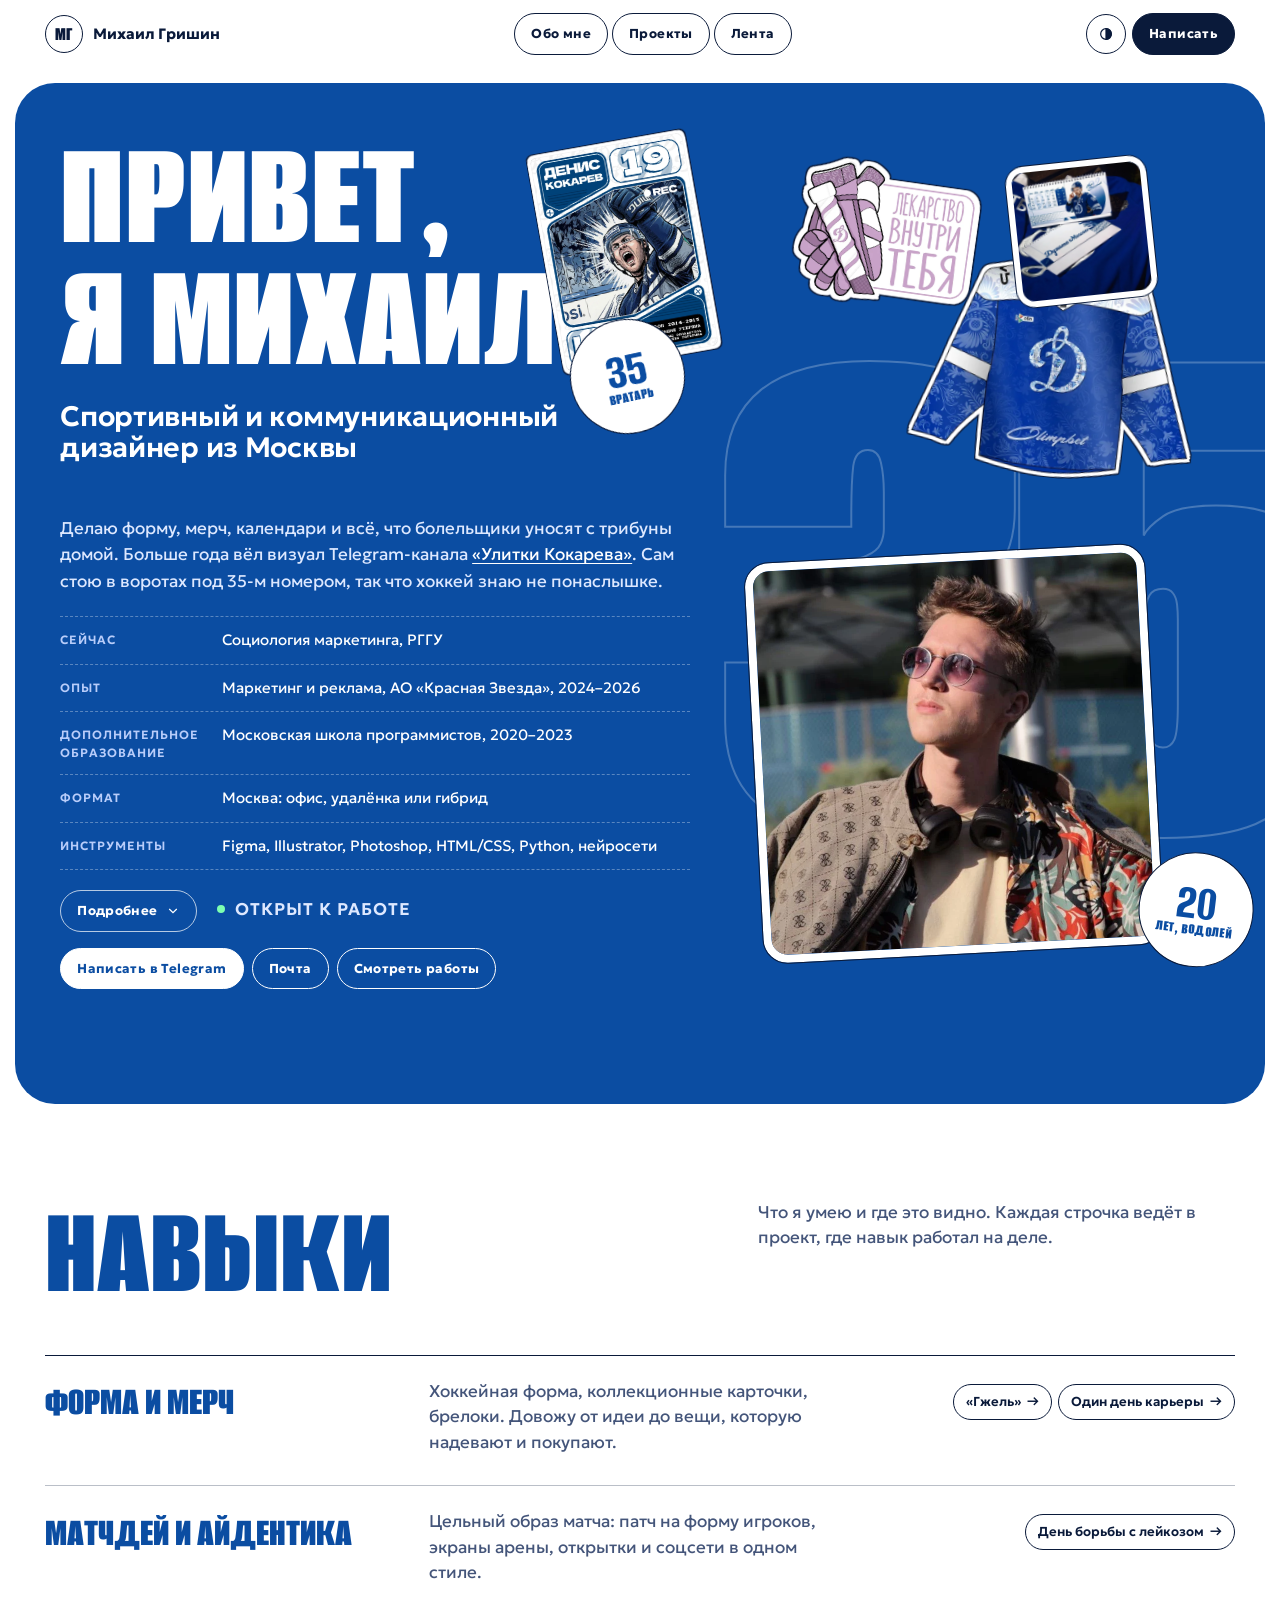
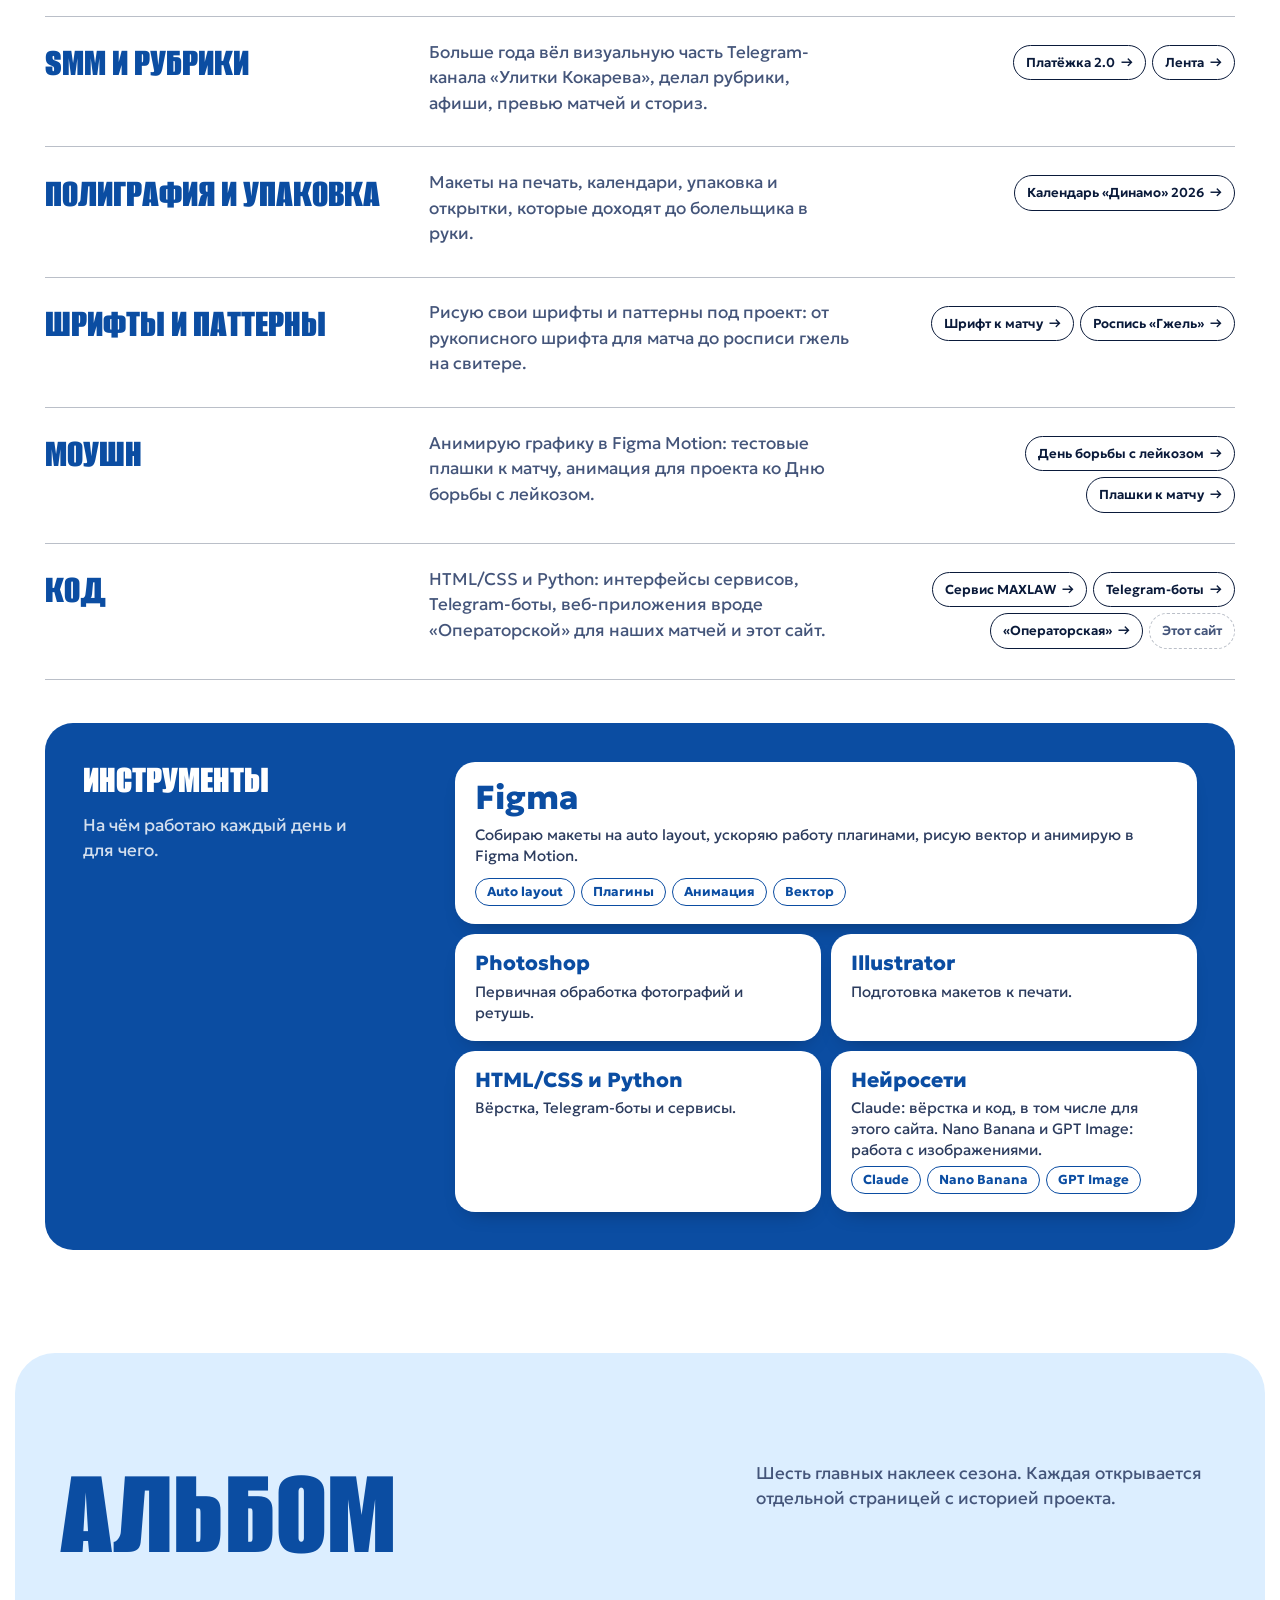
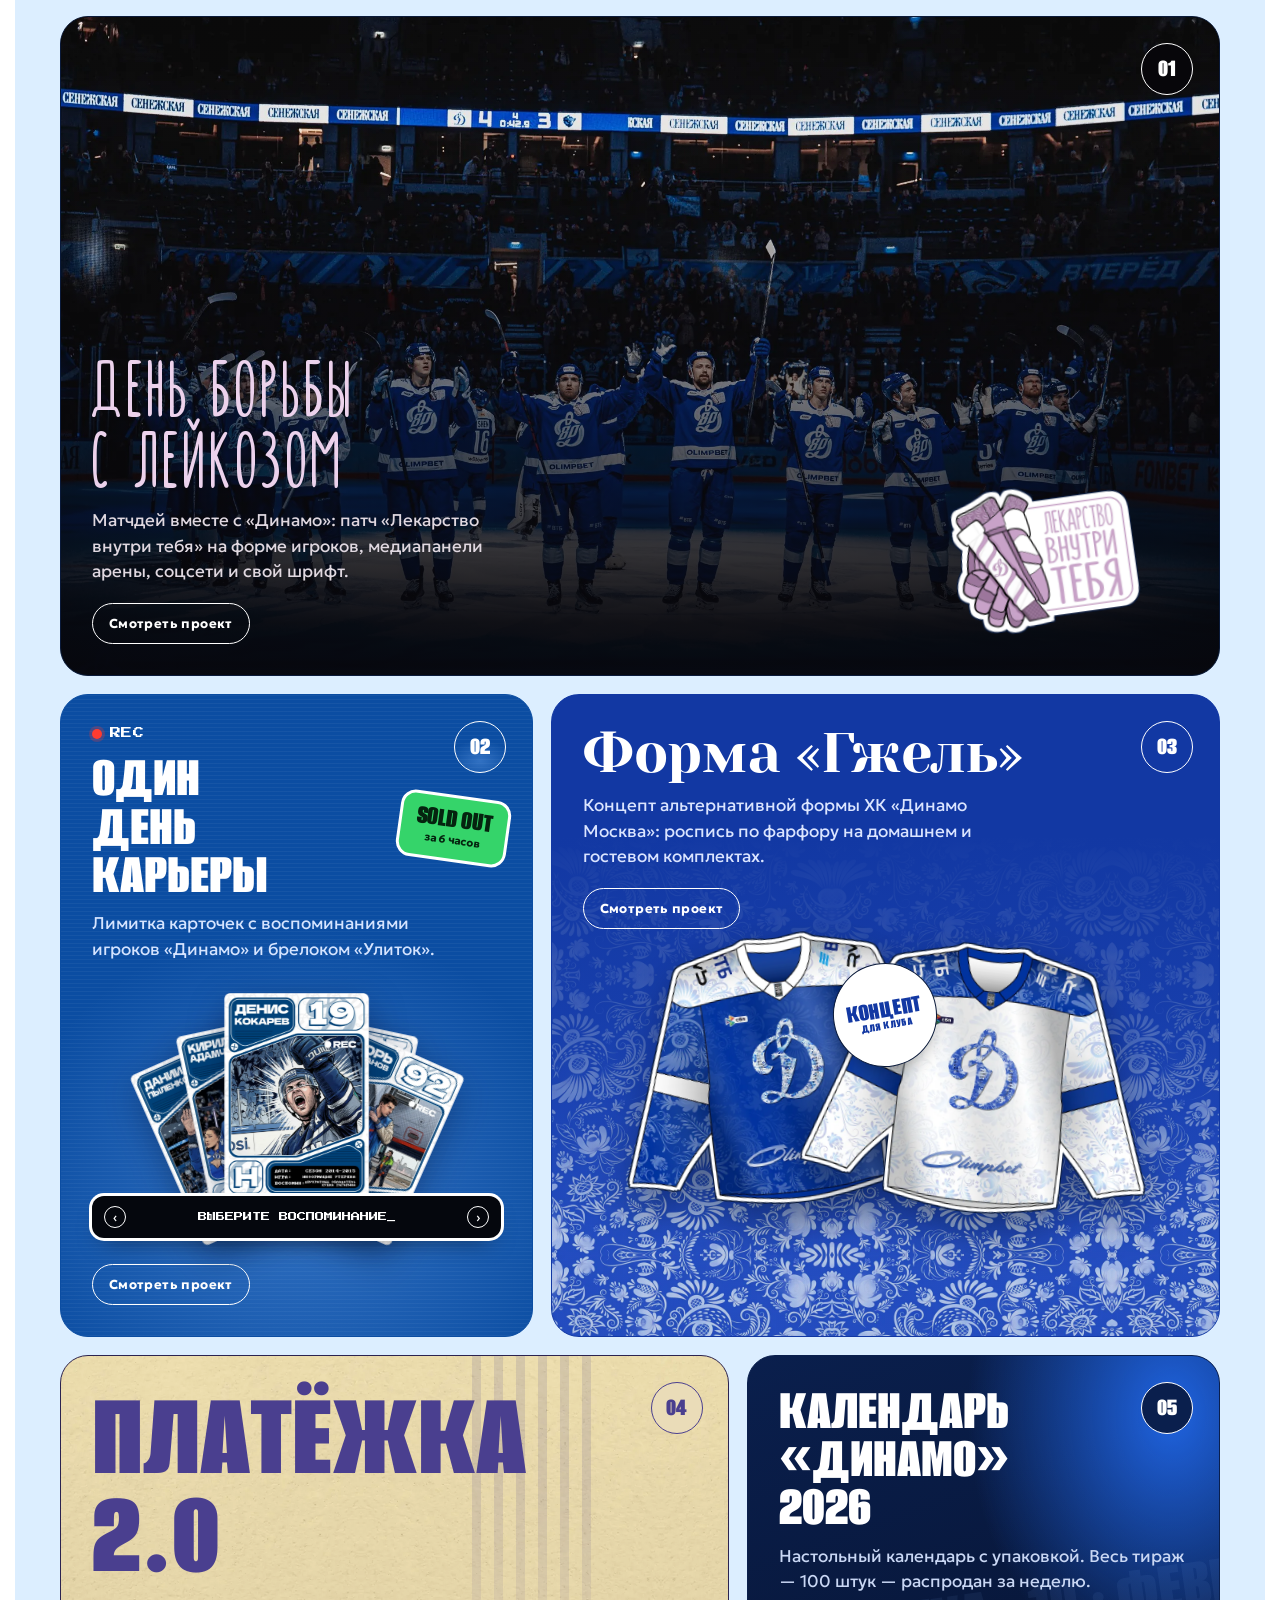
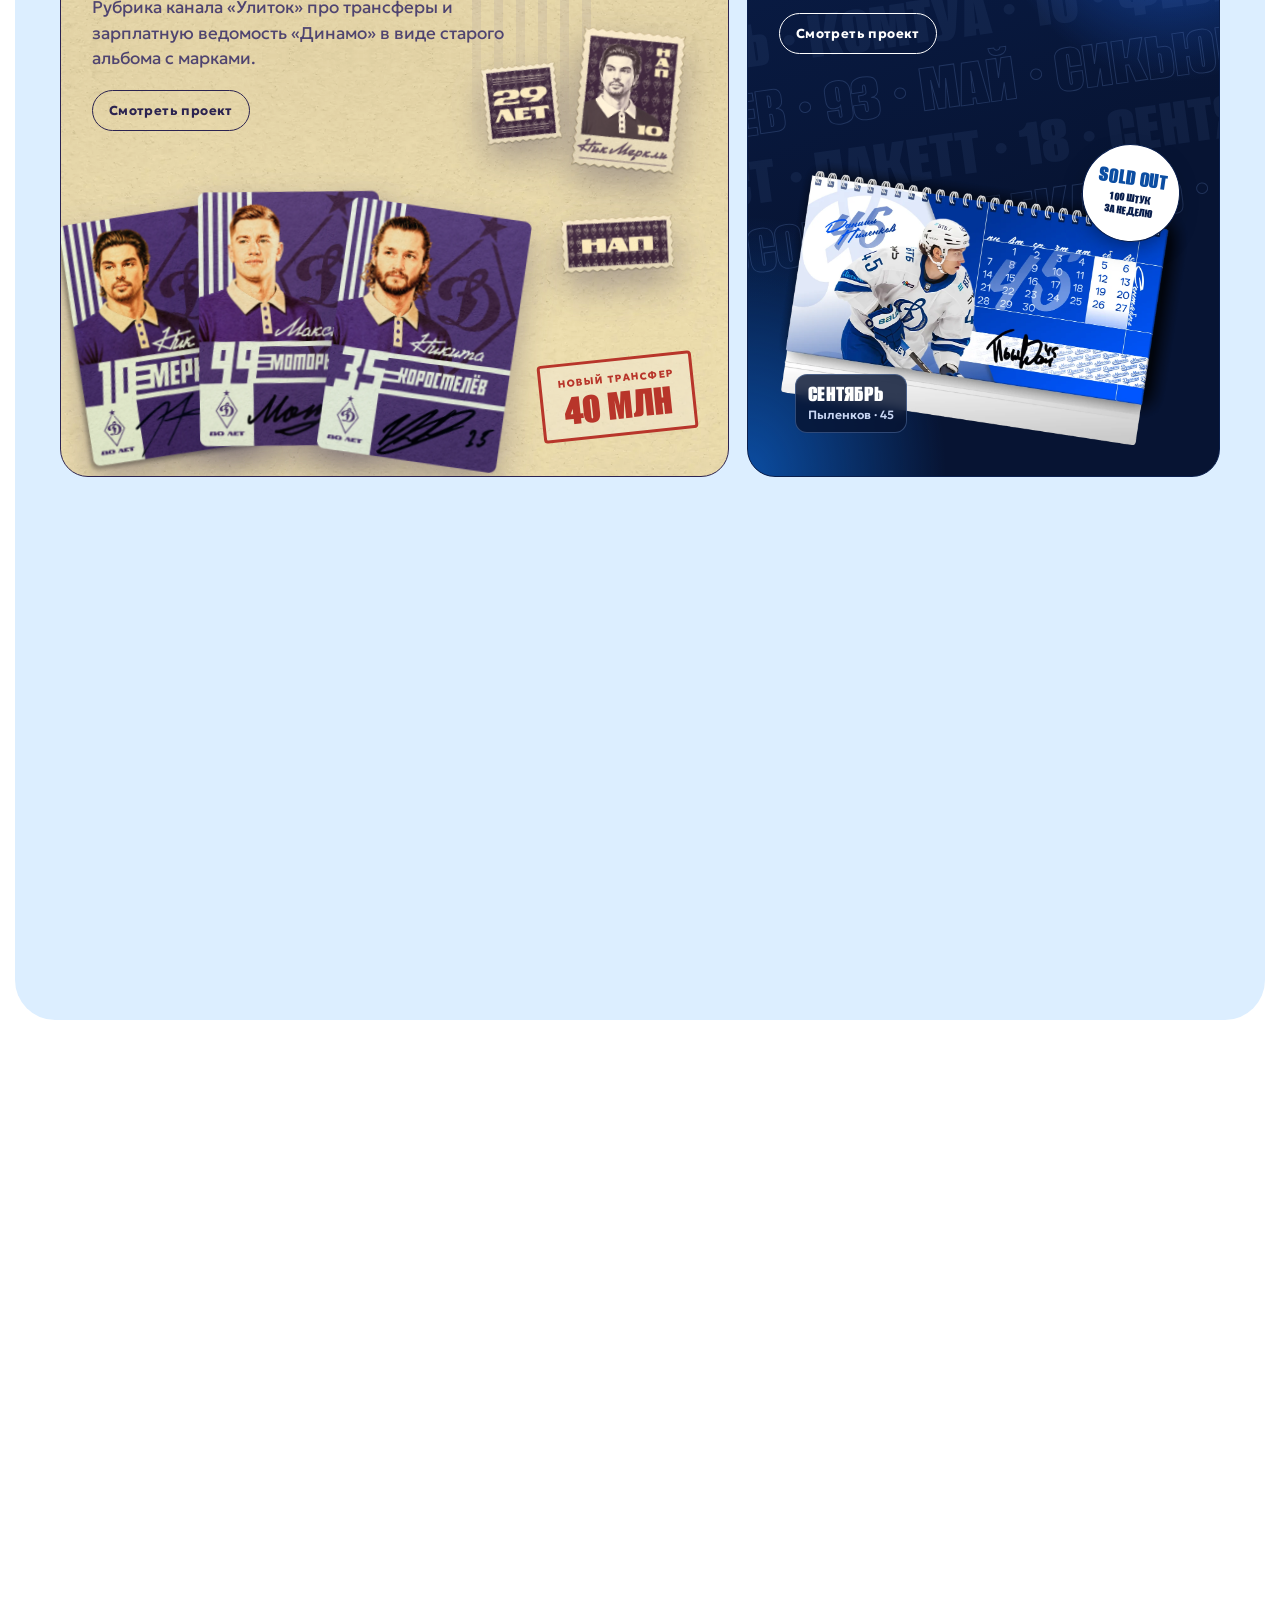
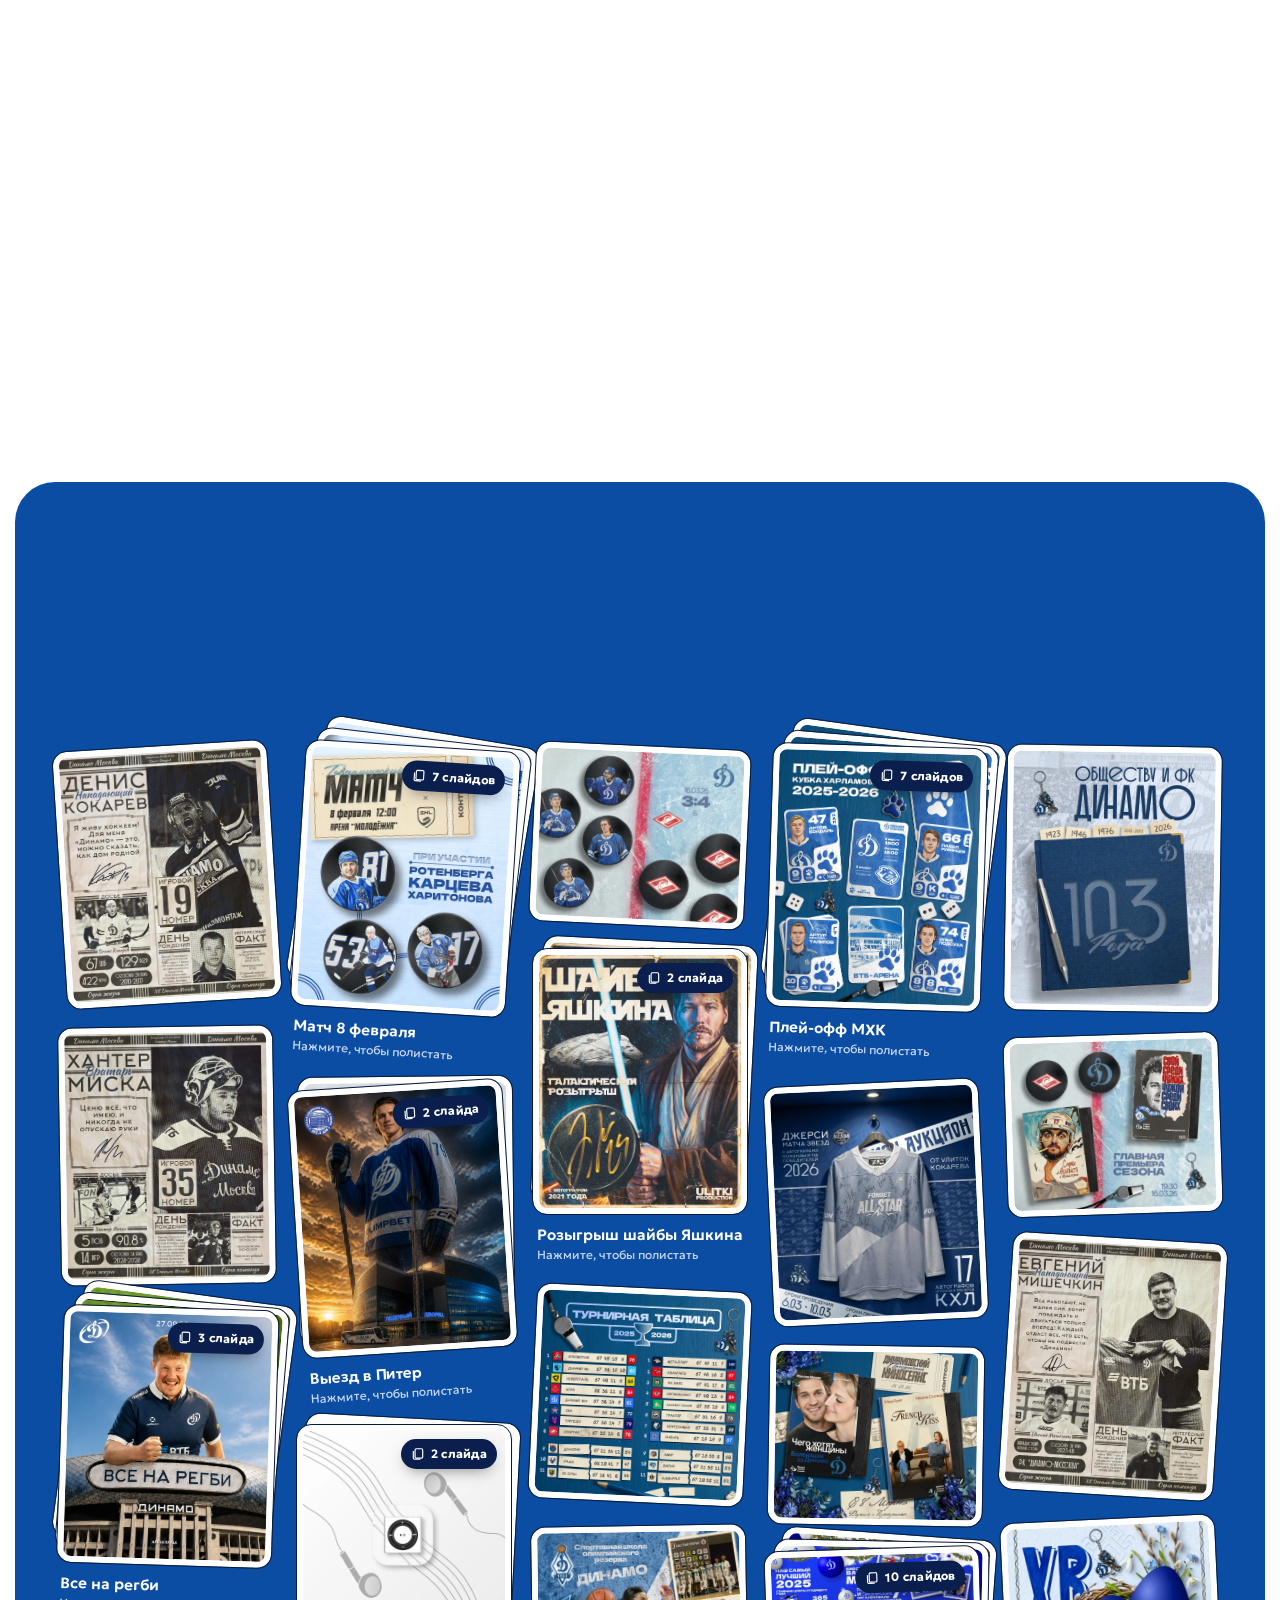
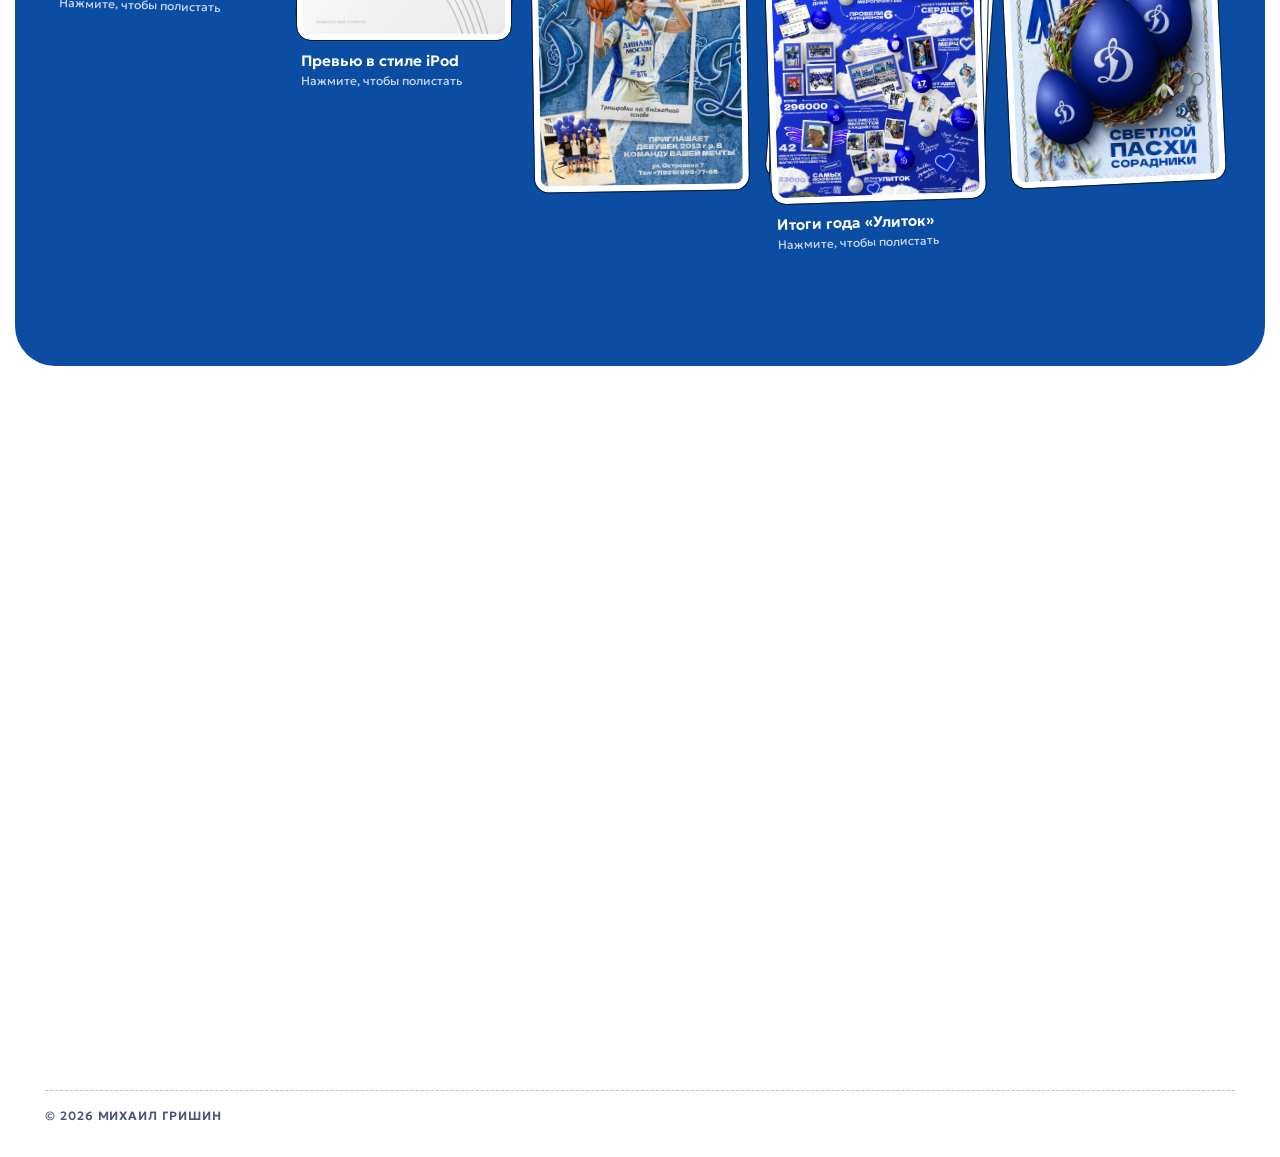
==== commit 335fd8c5: "Убрал абзац «Вне дизайна» с главной Co-Authored-By: Claude Opus 5.5 <noreply@anthropic.com> Claude-S" ====
--- a/index.html
+++ b/index.html
@@ -105,7 +105,6 @@
           <p>С «Улитками Кокарева» работал с благотворительного матча для фонда «Чудо света» в августе 2025 года, там же сделал свою первую хоккейную форму.</p>
           <p>Полтора года работал в отделе маркетинга и рекламы АО «Красная Звезда»: витрина на Яндекс Маркете, макеты на печать, выставки, редизайн сайта. Сейчас учусь на социологии маркетинга в РГГУ.</p>
           <p>В воротах стою под 35-м номером, взял его в честь Хантера Миски. Однажды мы с друзьями решили, что просто играть уже скучно, и я собрал «Операторскую»: табло, сирену и протокол голов для наших матчей.</p>
-          <p>Вне дизайна: езжу на Nissan Almera 2004 года и мечтаю об Alfa Romeo 159 и Porsche Cayenne. Болею за «Динамо», играю в футбол и видеоигры, слушаю самую разную музыку.</p>
           <p>Открыт к работе в клубе, спортивном медиа, к проектам на заказ и к созданию мерча. Если нужен дизайнер, который знает хоккей изнутри, напишите мне в Telegram.</p>
         </div>
         <div class="snaps">
--- a/assets/css/site.css
+++ b/assets/css/site.css
@@ -549,6 +549,8 @@
 .ha-row{display:flex;align-items:center;gap:20px;flex-wrap:wrap}
 .ha-row .status{margin:0}
 .hero .expand{color:#fff;border-color:rgba(255,255,255,.7)}
+@media (hover:hover){.hero .expand:hover{background:#fff;color:var(--blue);border-color:#fff}}
+.hero .expand:focus-visible{outline:2px solid #fff;outline-offset:3px}
 .ha-txt .cta{margin-top:0}
 .hero .long .cols{border-color:rgba(255,255,255,.32)}
 .hero .long .cols p{color:#dde8ff}
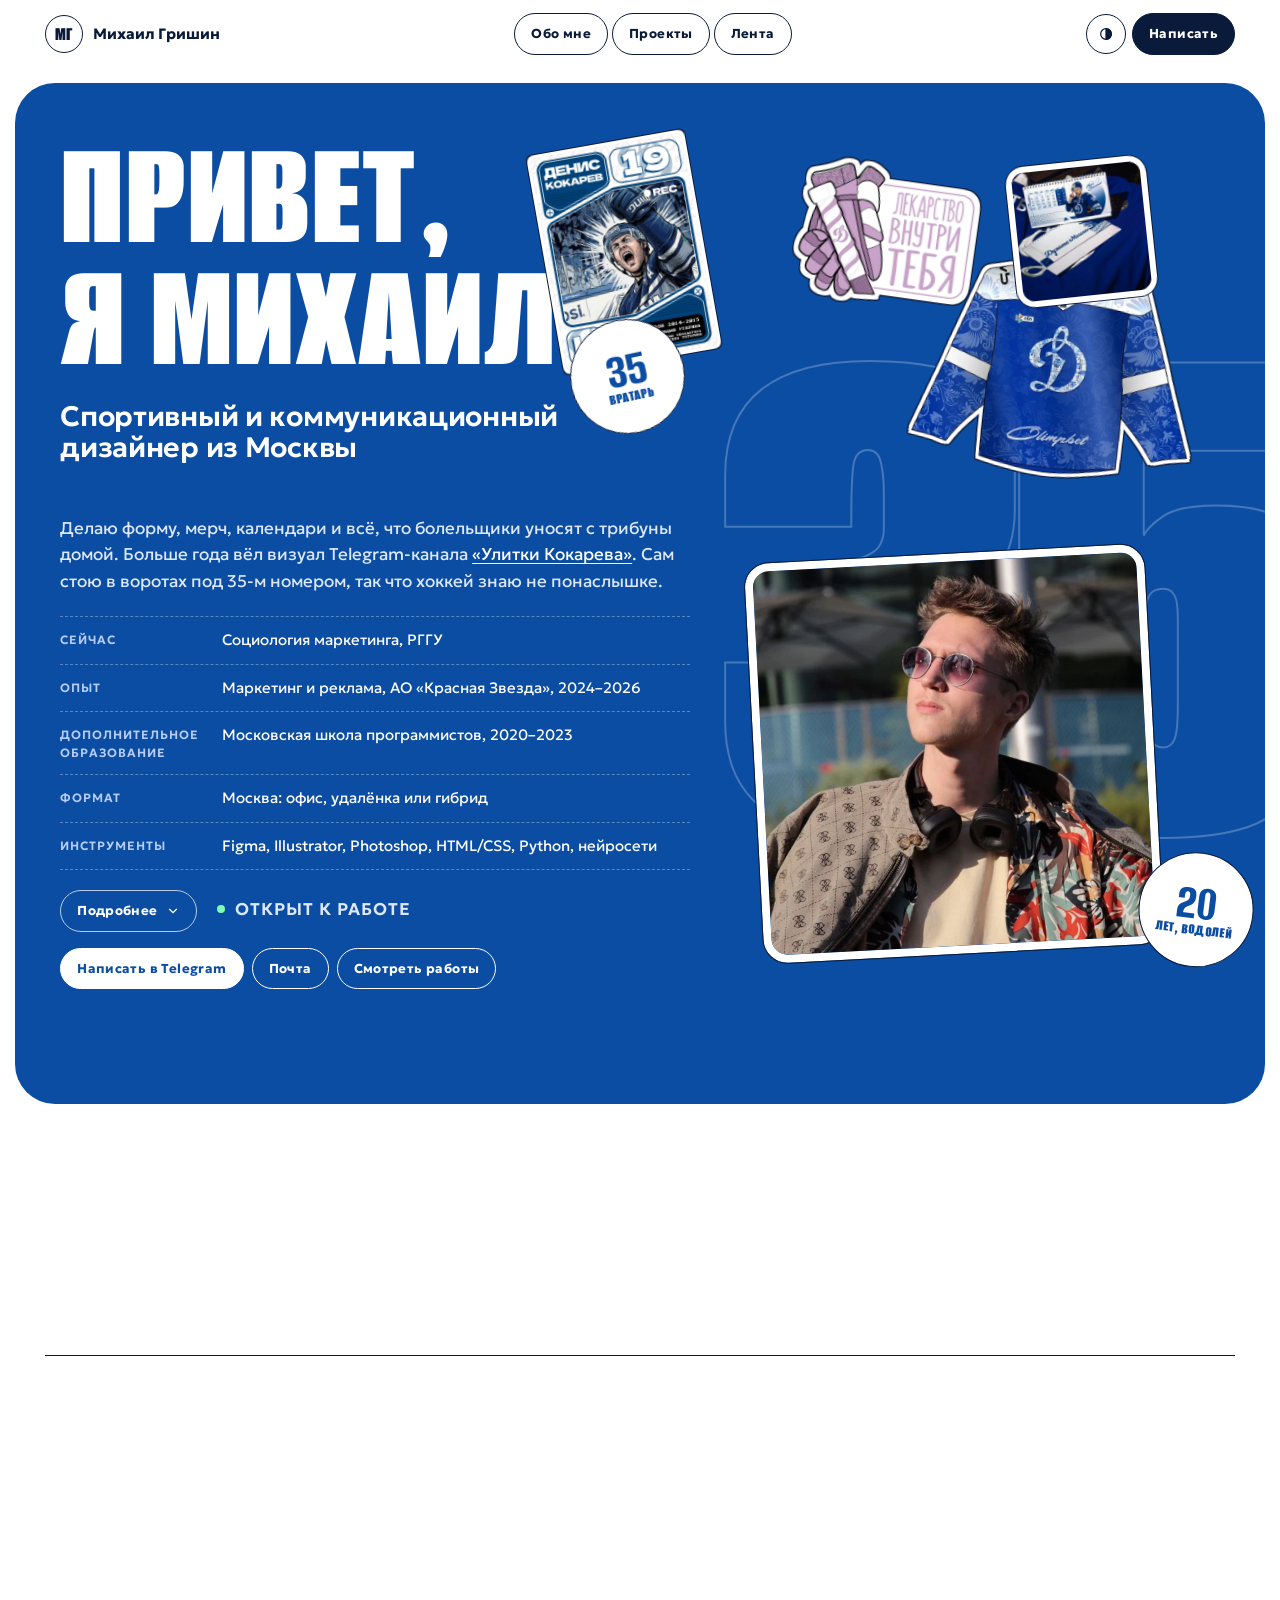
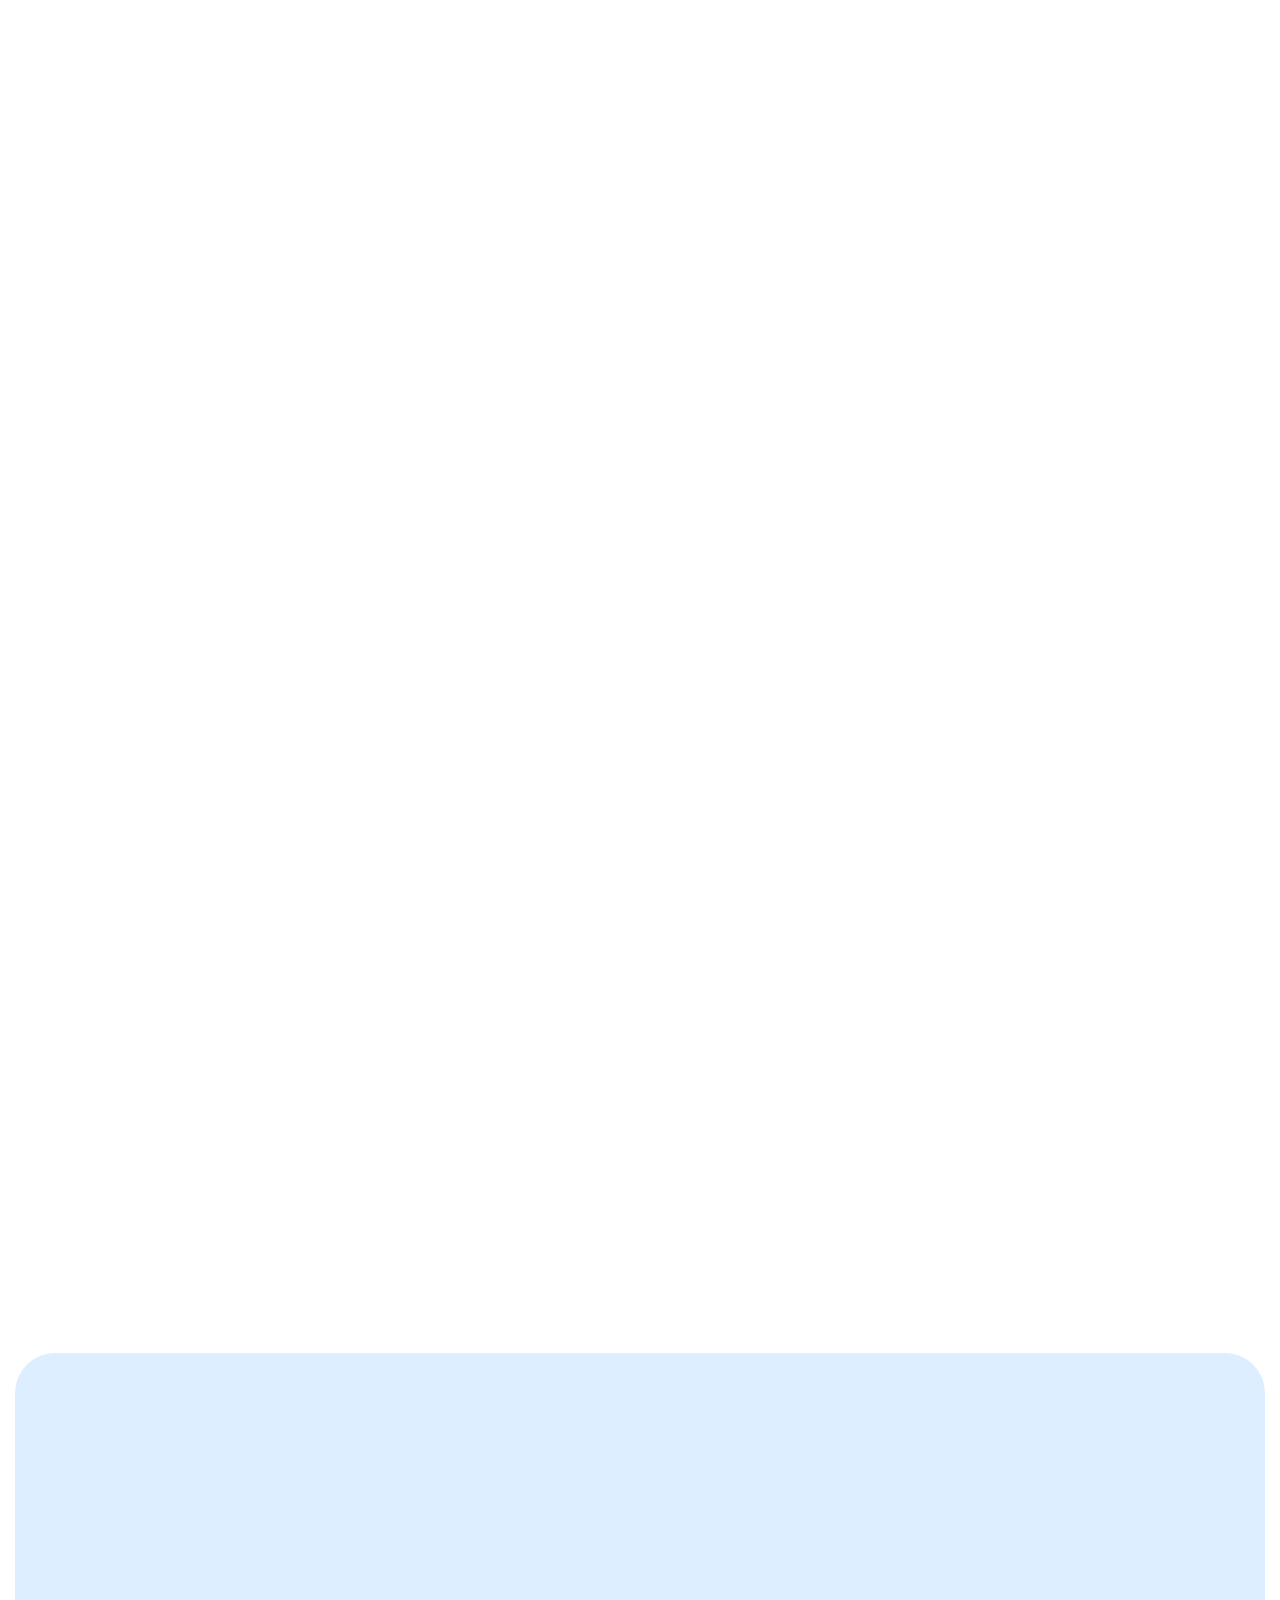
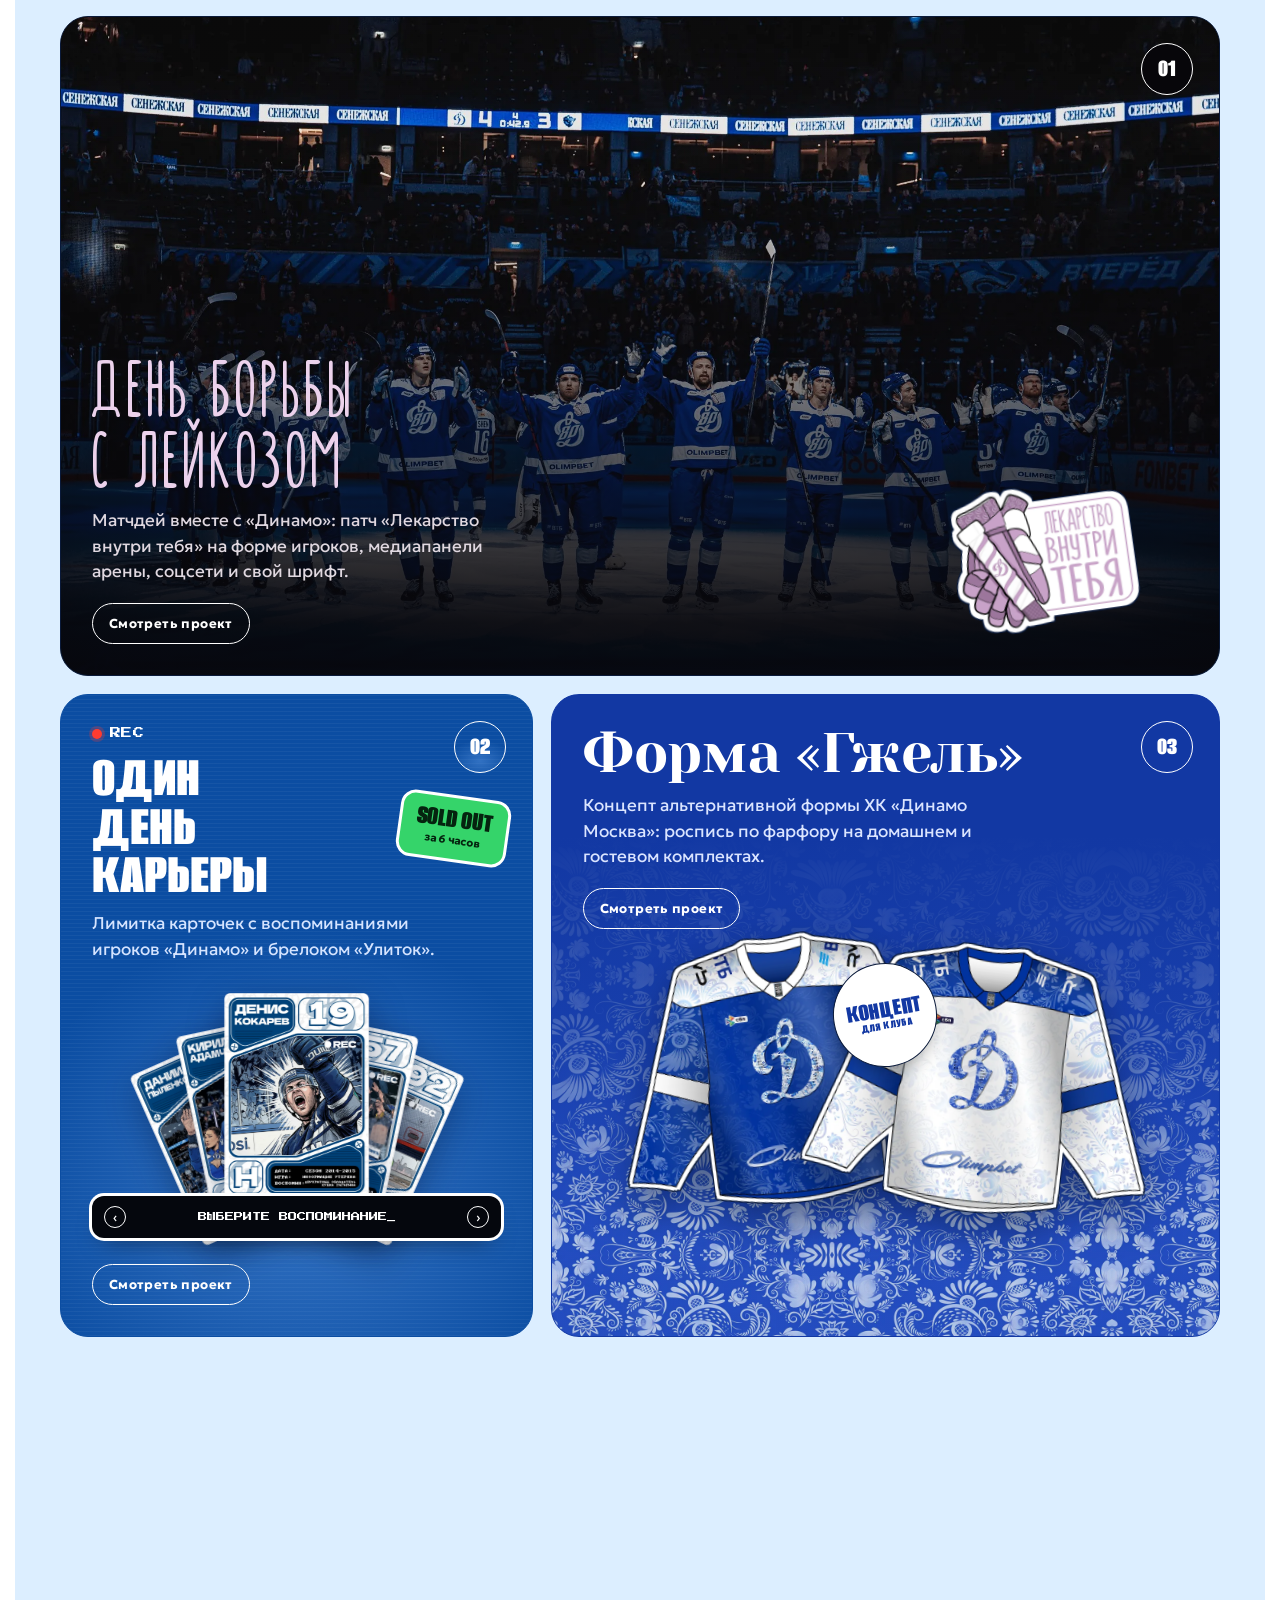
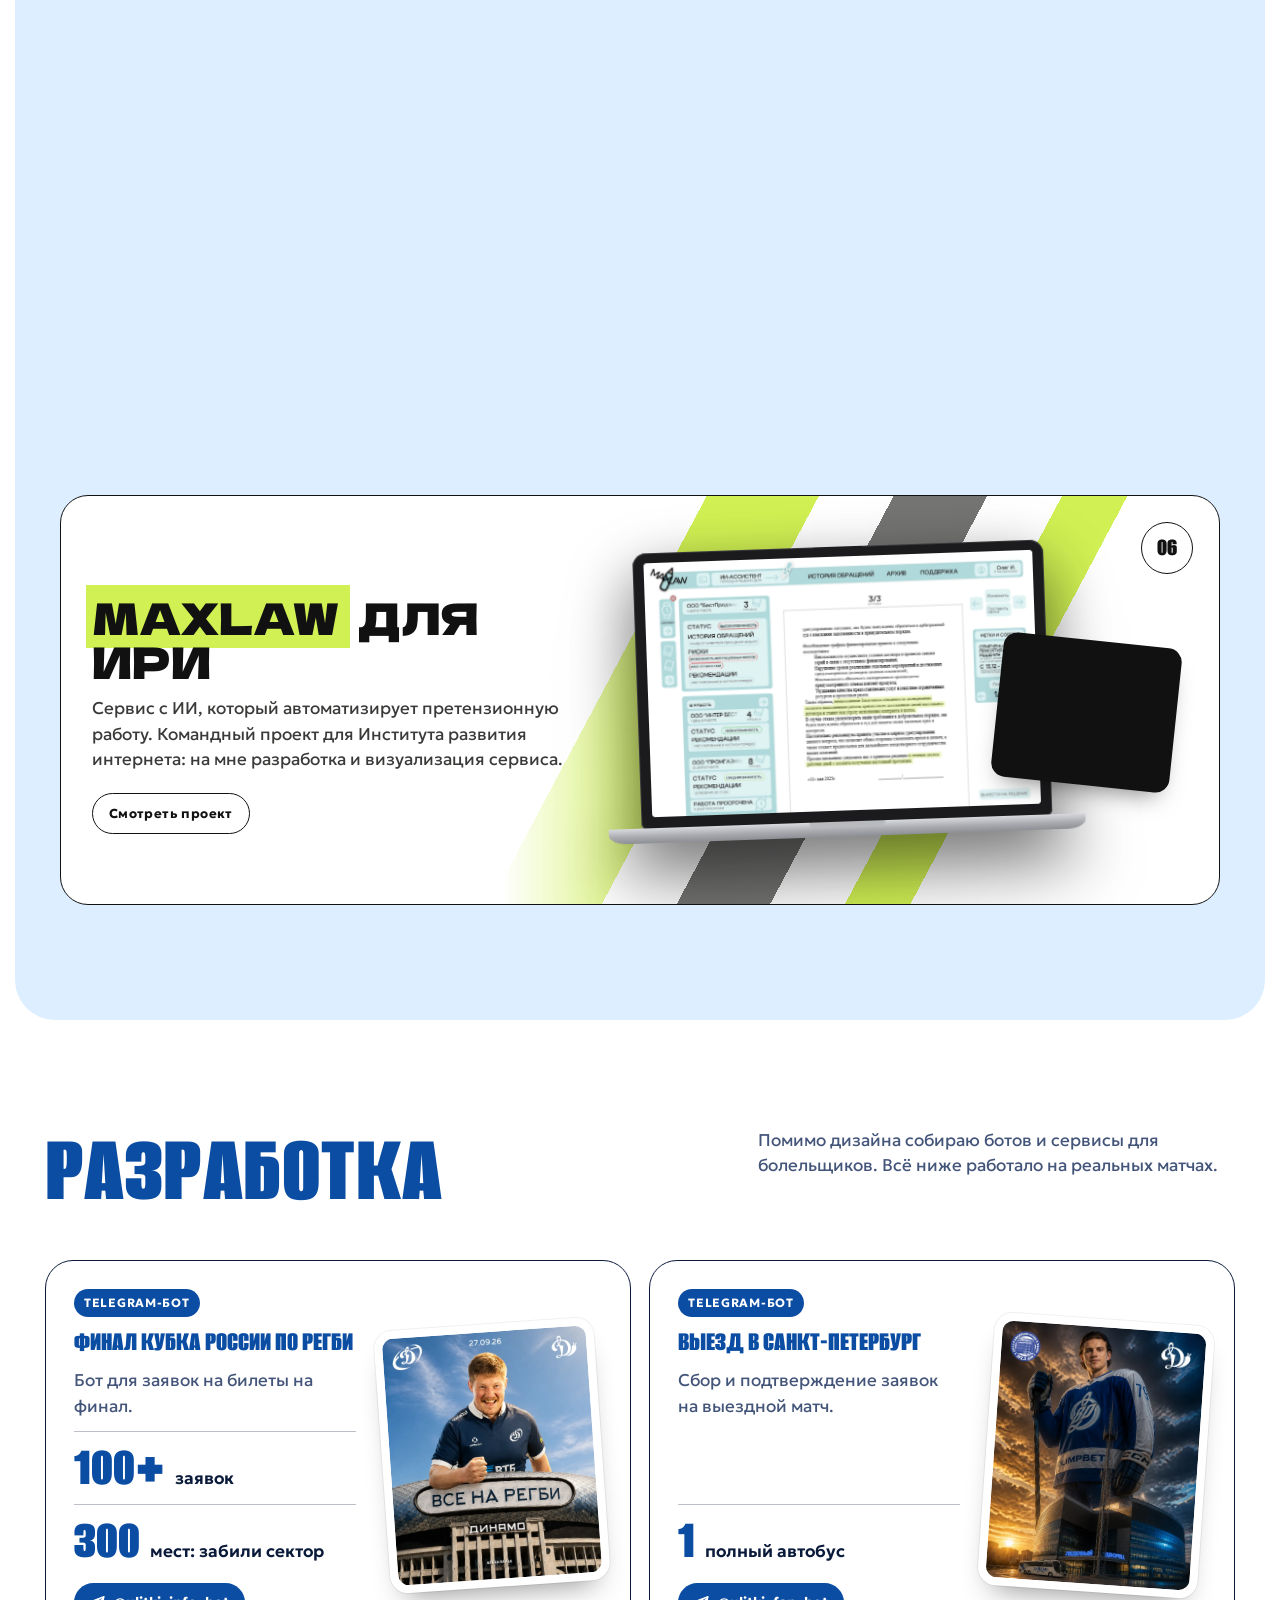
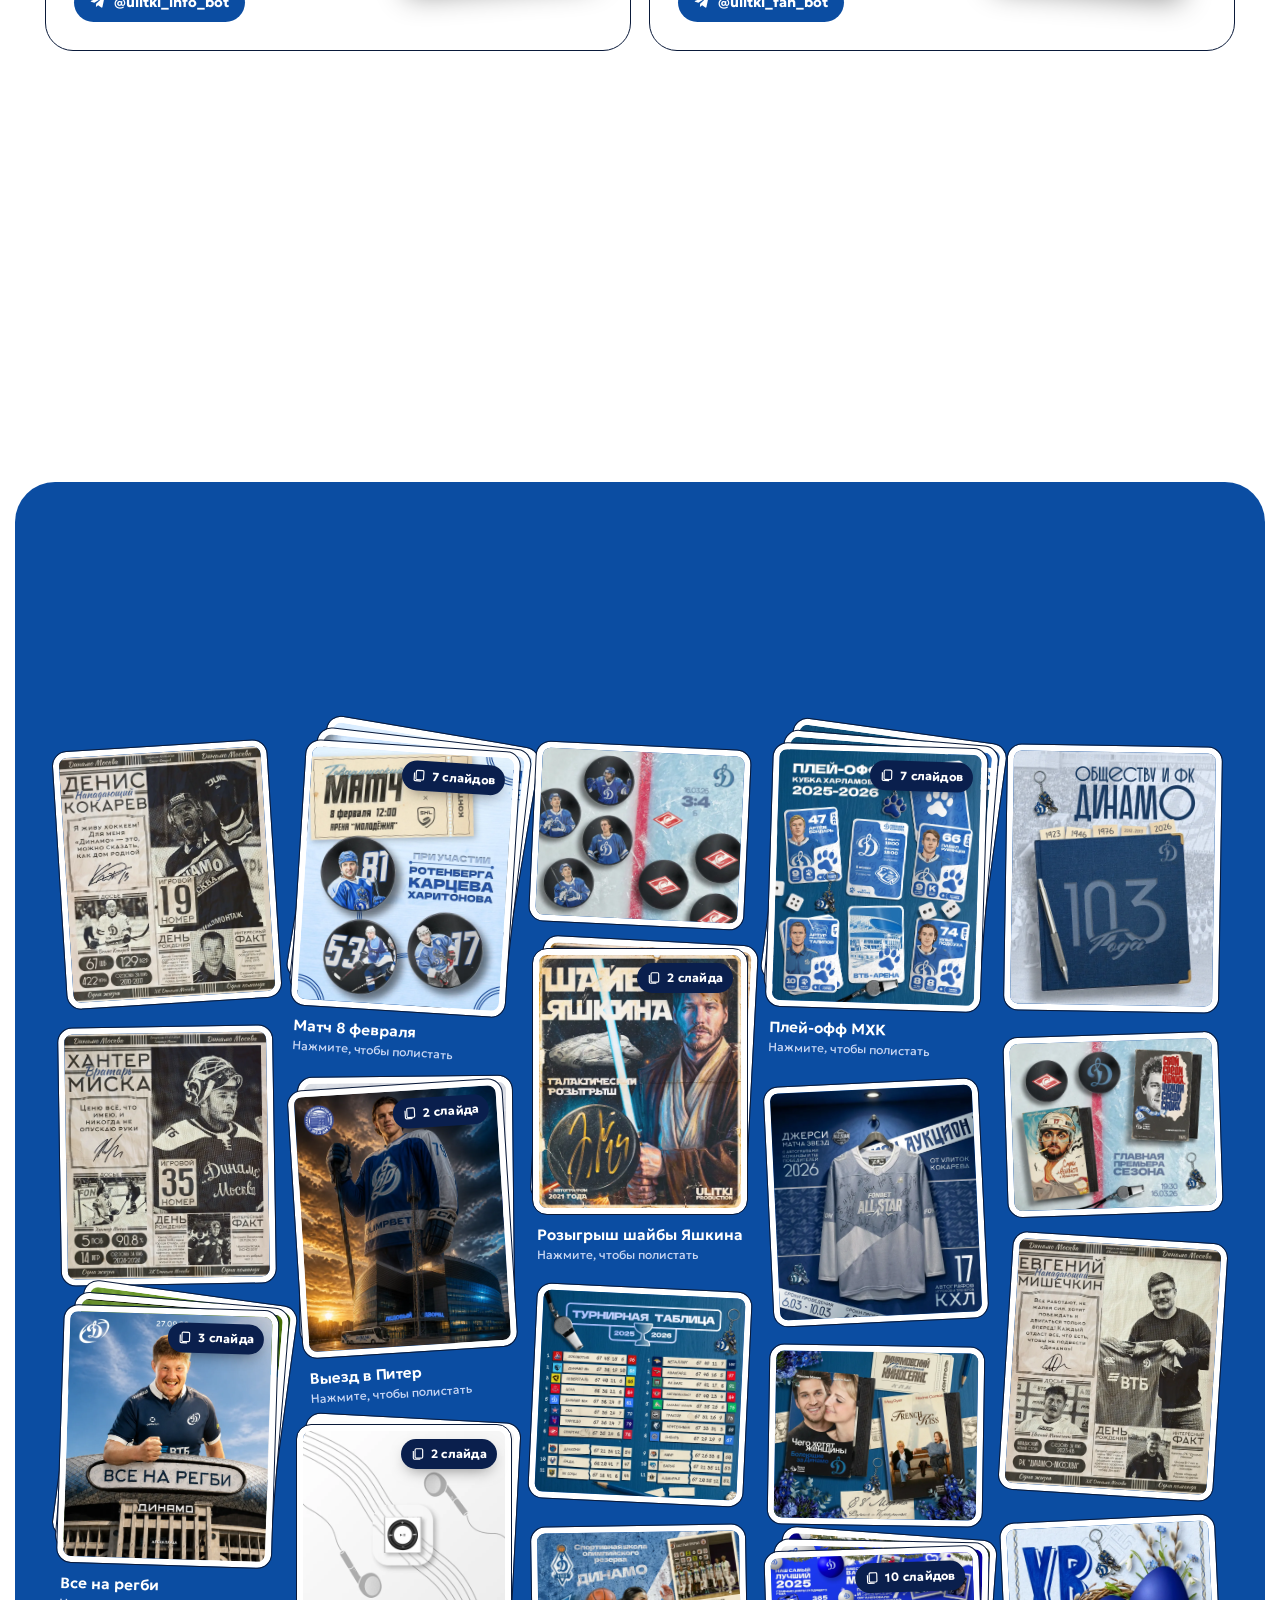
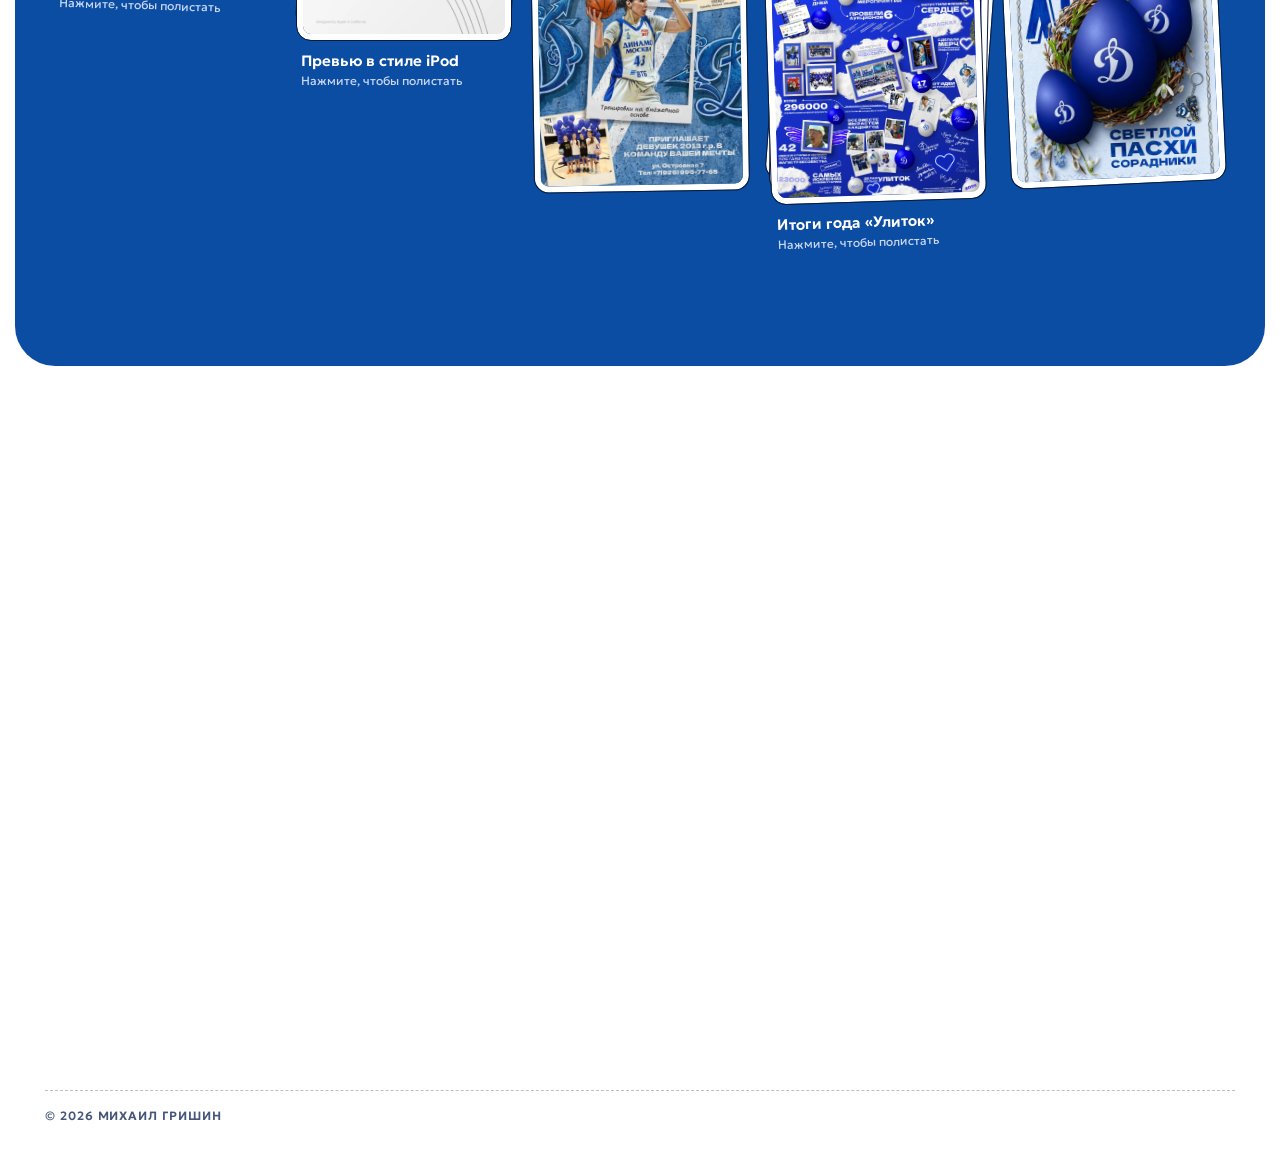
==== commit 84750d57: "ОДК на главной: правая сторона веера зеркальна левой Co-Authored-By: Claude Opus 5.5 <noreply@anthro" ====
--- a/index.html
+++ b/index.html
@@ -186,7 +186,7 @@
           <span class="odk-rec" aria-hidden="true"><i></i>REC</span>
           <h3>Один день карьеры</h3>
           <p>Лимитка карточек с воспоминаниями игроков «Динамо» и брелоком «Улиток».</p>
-          <div class="odk-fan" aria-hidden="true"><span class="holo" style="--a:-24deg;--y:8%"><img src="assets/img/odk/card-pylenkov.webp" alt="" width="760" height="1067" loading="lazy"></span><span class="holo" style="--a:-12deg;--y:3%"><img src="assets/img/odk/card-adamchuk.webp" alt="" width="760" height="1067" loading="lazy"></span><span class="holo" style="--a:12deg;--y:3%"><img src="assets/img/odk/card-shvets.webp" alt="" width="760" height="1067" loading="lazy"></span><span class="holo" style="--a:24deg;--y:8%"><img src="assets/img/odk/card-ozhiganov.webp" alt="" width="760" height="1067" loading="lazy"></span><span class="holo" style="--a:0deg;--y:0%"><img src="assets/img/odk/card-kokarev.webp" alt="" width="760" height="1067" loading="lazy"></span></div>
+          <div class="odk-fan" aria-hidden="true"><span class="holo" style="--a:-24deg;--y:8%"><img src="assets/img/odk/card-pylenkov.webp" alt="" width="760" height="1067" loading="lazy"></span><span class="holo" style="--a:-12deg;--y:3%"><img src="assets/img/odk/card-adamchuk.webp" alt="" width="760" height="1067" loading="lazy"></span><span class="holo" style="--a:24deg;--y:8%"><img src="assets/img/odk/card-ozhiganov.webp" alt="" width="760" height="1067" loading="lazy"></span><span class="holo" style="--a:12deg;--y:3%"><img src="assets/img/odk/card-shvets.webp" alt="" width="760" height="1067" loading="lazy"></span><span class="holo" style="--a:0deg;--y:0%"><img src="assets/img/odk/card-kokarev.webp" alt="" width="760" height="1067" loading="lazy"></span></div>
           <div class="odk-bar" aria-hidden="true"><span class="k">‹</span><span class="t">Выберите воспоминание<b>_</b></span><span class="k">›</span></div>
           <span class="odk-sold" aria-label="Sold out за 6 часов"><b>Sold out</b><small>за 6 часов</small></span>
           <span class="pill go">Смотреть проект</span>
